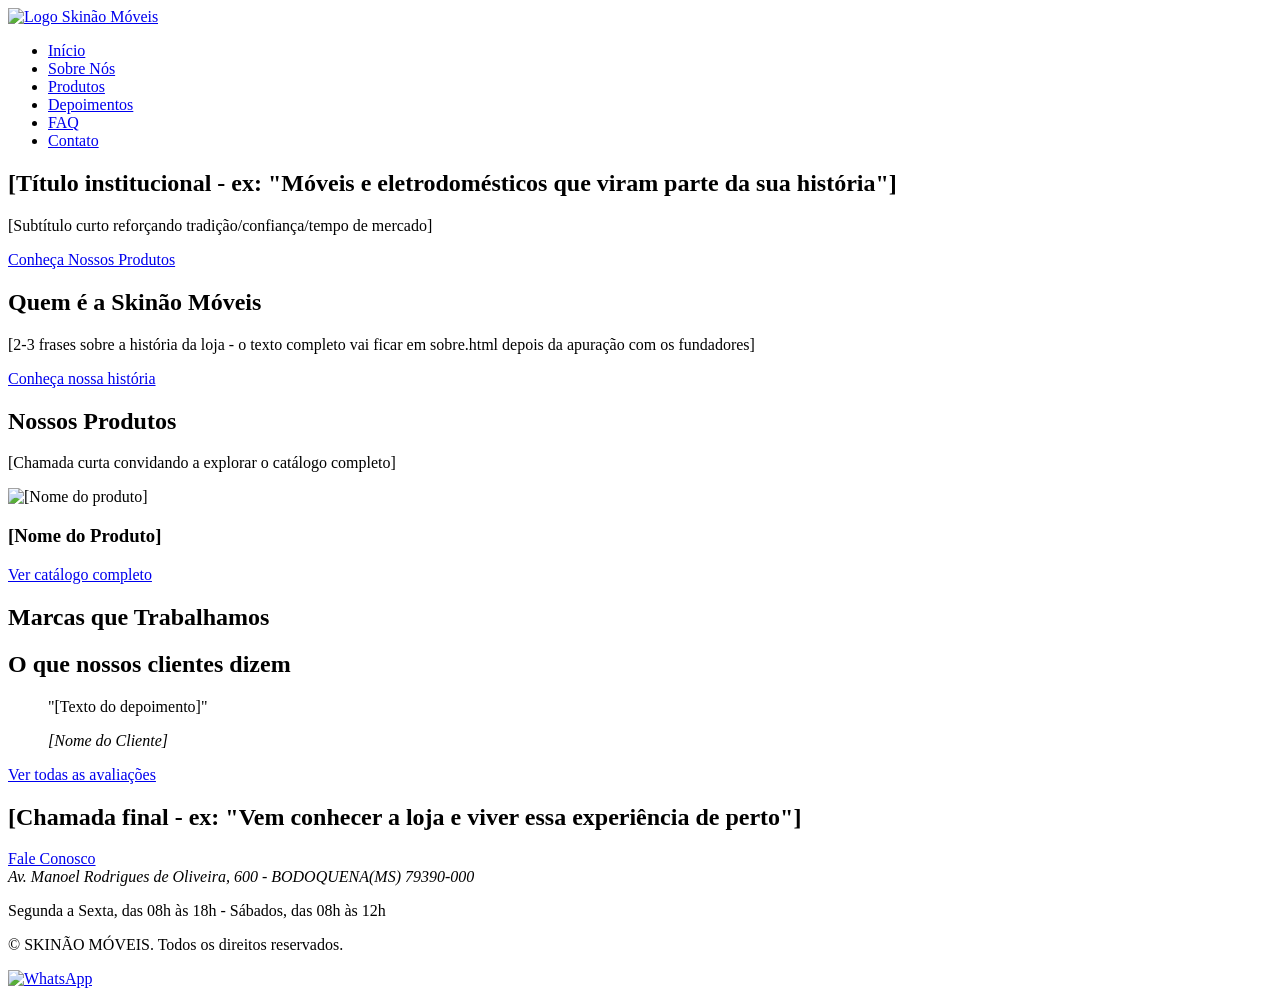
==== principal/index.html @ 79493724 "feat: adiciona esqueleto do site institucional na pasta /principal" ====
<!DOCTYPE html>
<html lang="pt-BR">
<head>
    <meta charset="UTF-8">
    <meta name="viewport" content="width=device-width, initial-scale=1.0">
    <title>Skinão Móveis - Loja de Móveis e Eletrodomésticos em Bodoquena, MS</title>
    <meta name="description" content="[Escrever uma meta description própria da Home institucional - diferente da da /lp, pra não duplicar]">

    <!-- Favicons: compartilhados com o resto do site, caminho não muda -->
    <link rel="icon" href="imagens/logos/favicons/favicon.ico" sizes="any">
    <link rel="icon" href="imagens/logos/favicons/favicon.svg" type="image/svg+xml">
    <link rel="apple-touch-icon" href="imagens/logos/favicons/apple-touch-icon.png">
    <link rel="manifest" href="imagens/logos/favicons/site.webmanifest">

    <link rel="stylesheet" href="css/institucional.css">
</head>
<body>

    <!-- ==================== 1. CABEÇALHO (HEADER) ====================
         Navegação de site multi-página: cada link aponta pra um ARQUIVO
         .html separado (não mais âncora #, como era na landing page).
         As páginas ainda não existem - crie-as conforme for avançando
         pelo plano de trabalho (Sobre, Produtos, Depoimentos, Contato, FAQ). -->
    <header>
        <a href="index.html">
            <img src="imagens/logos/LOGO.png" alt="Logo Skinão Móveis">
        </a>

        <nav>
            <ul>
                <li><a href="index.html">Início</a></li>
                <li><a href="sobre.html">Sobre Nós</a></li>
                <li><a href="produtos.html">Produtos</a></li>
                <li><a href="depoimentos.html">Depoimentos</a></li>
                <li><a href="faq.html">FAQ</a></li>
                <li><a href="contato.html">Contato</a></li>
            </ul>
        </nav>
    </header>

    <main>

        <!-- ==================== 2. HERO INSTITUCIONAL ====================
             Diferente do Hero da /lp (que empurrava direto pro orçamento),
             esse Hero é mais "cartão de visitas": quem é a Skinão, sem
             pressa de conversão imediata. -->
        <section id="hero-institucional">
            <div class="hero-conteudo">
                <h1>[Título institucional - ex: "Móveis e eletrodomésticos que viram parte da sua história"]</h1>
                <p>[Subtítulo curto reforçando tradição/confiança/tempo de mercado]</p>
                <a href="produtos.html" class="btn-hero">Conheça Nossos Produtos</a>
            </div>
        </section>

        <!-- ==================== 3. TEASER "SOBRE NÓS" ====================
             Resumo curto aqui, o texto completo mora em sobre.html.
             Objetivo: dar um gostinho de credibilidade e convidar a
             clicar pra saber mais. -->
        <section id="sobre-teaser">
            <h2>Quem é a Skinão Móveis</h2>
            <p>[2-3 frases sobre a história da loja - o texto completo vai ficar em sobre.html depois da apuração com os fundadores]</p>
            <a href="sobre.html">Conheça nossa história</a>
        </section>

        <!-- ==================== 4. PRODUTOS EM DESTAQUE ====================
             Nessa primeira versão, pode ser estático (fotos escolhidas
             manualmente). Quando a tabela "produtos" do Supabase estiver
             alimentada, essa seção pode virar dinâmica (puxando os mais
             recentes ou mais vendidos direto do banco). -->
        <section id="produtos-destaque">
            <h2>Nossos Produtos</h2>
            <p>[Chamada curta convidando a explorar o catálogo completo]</p>

            <div class="produtos-grid">
                <!-- Repetir este bloco para cada produto em destaque -->
                <article class="produto-card">
                    <img src="[CAMINHO/PARA/FOTO-PRODUTO.jpg]" alt="[Nome do produto]">
                    <h3>[Nome do Produto]</h3>
                </article>
            </div>

            <a href="produtos.html">Ver catálogo completo</a>
        </section>

        <!-- ==================== 5. MARCAS PARCEIRAS ====================
             Reaproveita a MESMA lógica de carrossel infinito da /lp
             (marcas-wrapper / marcas-track). No futuro, cada logo aqui
             vira um link pra produtos.html?marca=nomedamarca -->
        <section id="marcas">
            <h2>Marcas que Trabalhamos</h2>

            <div class="marcas-wrapper">
                <div class="marcas-track">
                    <!-- Reaproveitar a lista de logos já existente na /lp -->
                </div>
            </div>
        </section>

        <!-- ==================== 6. TEASER DEPOIMENTOS ====================
             Mostra 2-3 depoimentos aqui, o resto fica em depoimentos.html -->
        <section id="depoimentos-teaser">
            <h2>O que nossos clientes dizem</h2>

            <div class="depoimentos-grid">
                <!-- Repetir este bloco para cada depoimento em destaque -->
                <blockquote class="depoimento-card">
                    <p>"[Texto do depoimento]"</p>
                    <cite>[Nome do Cliente]</cite>
                </blockquote>
            </div>

            <a href="depoimentos.html">Ver todas as avaliações</a>
        </section>

        <!-- ==================== 7. CHAMADA PARA AÇÃO FINAL ==================== -->
        <section id="cta-final">
            <h2>[Chamada final - ex: "Vem conhecer a loja e viver essa experiência de perto"]</h2>
            <a href="contato.html" class="btn-cta">Fale Conosco</a>
        </section>

    </main>

    <!-- ==================== 8. RODAPÉ (FOOTER) ====================
         Mesmo conteúdo/estrutura da /lp - reaproveitar. -->
    <footer>
        <address>
            Av. Manoel Rodrigues de Oliveira, 600 - BODOQUENA(MS) 79390-000
        </address>
        <p>Segunda a Sexta, das 08h às 18h - Sábados, das 08h às 12h</p>
        <p>&copy; <span id="ano"></span> SKINÃO MÓVEIS. Todos os direitos reservados.</p>
    </footer>

    <a href="https://wa.me/556732682280?text=Olá!%20Gostaria%20de%20receber%20um%20atendimento."
       target="_blank" rel="noopener noreferrer" class="whatsapp-flutuante" aria-label="Falar no WhatsApp">
       <img src="imagens/icons/zapzap.png" alt="WhatsApp">
    </a>

    <script src="js/institucional.js"></script>
</body>
</html>
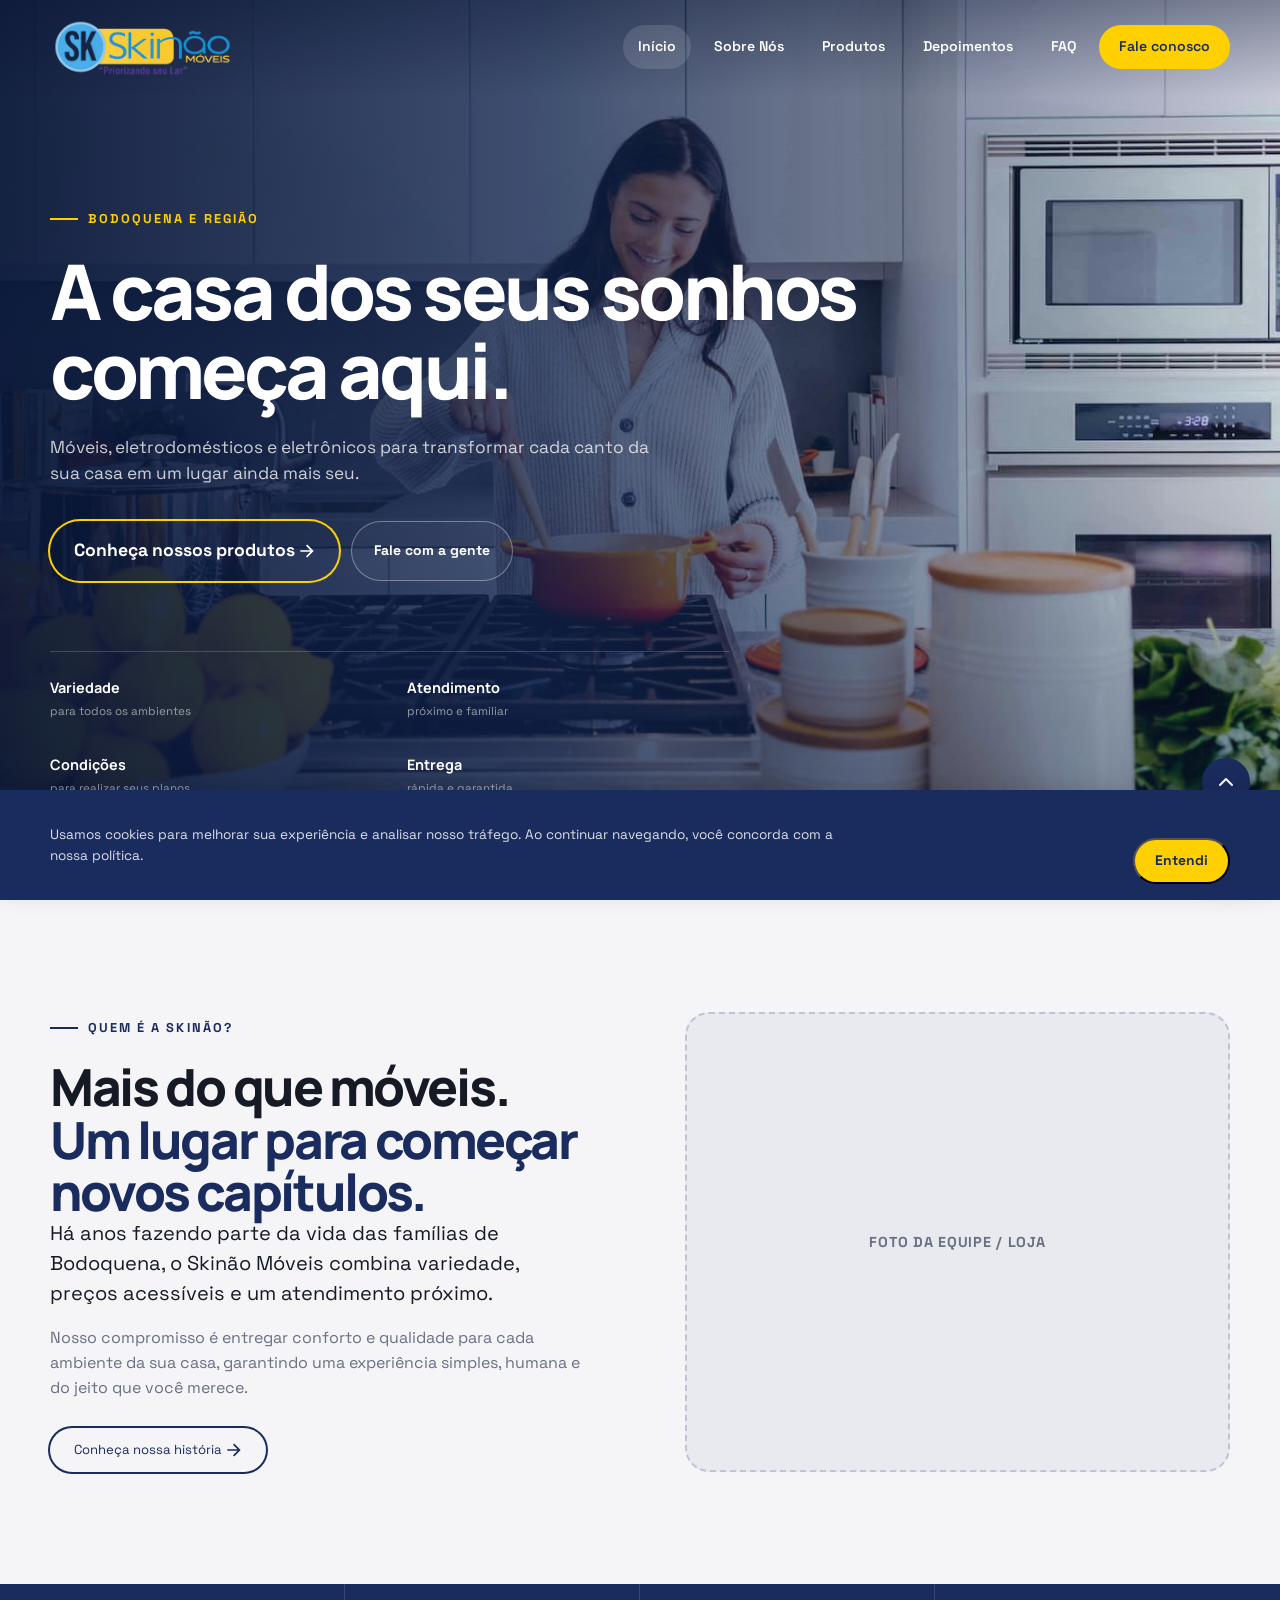
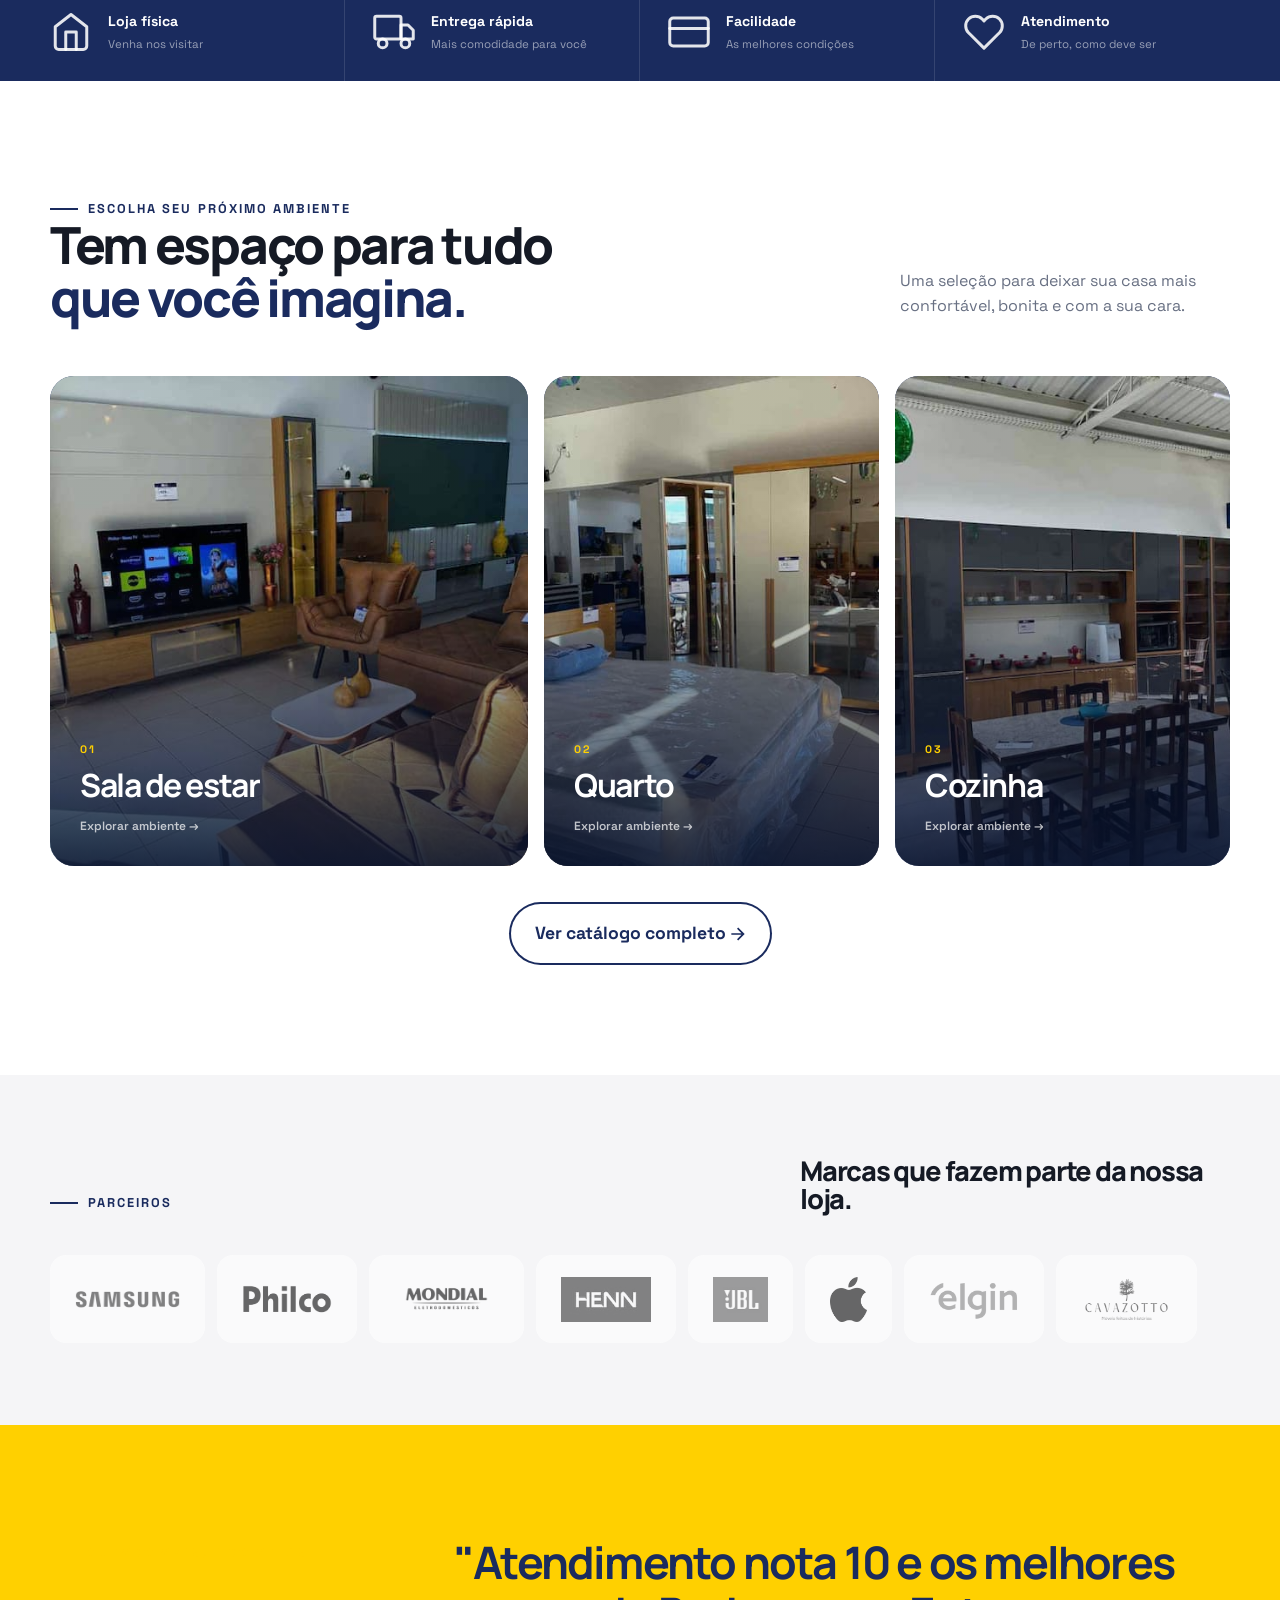
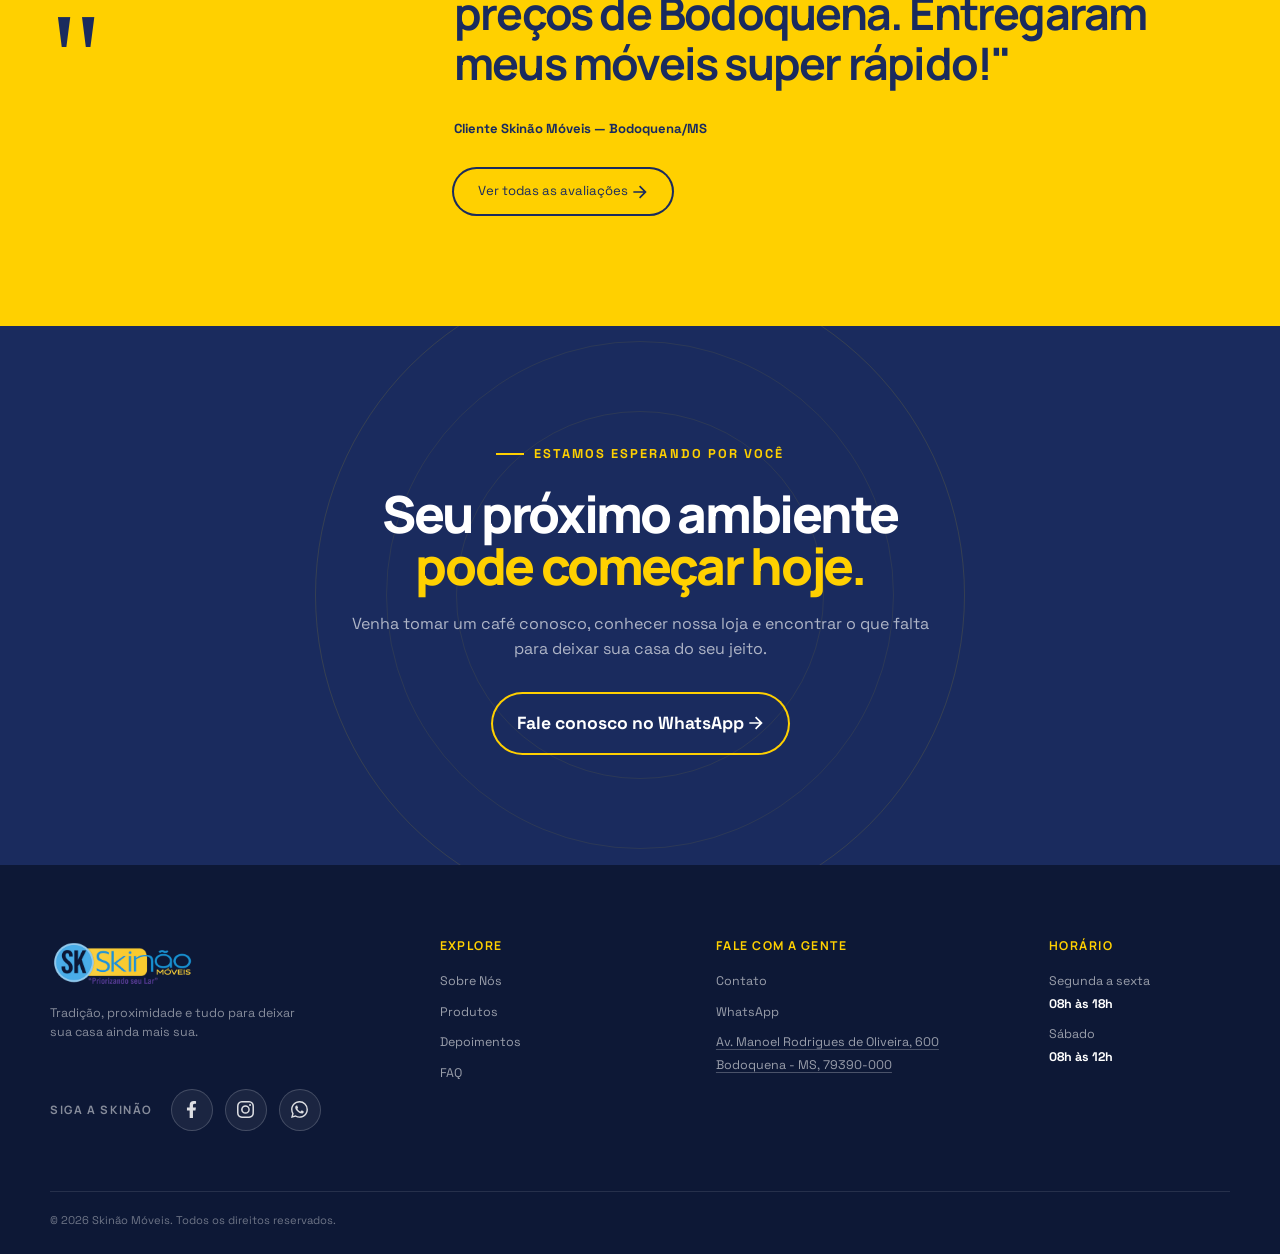
==== commit df875c14: "feat: primeira versao da pg inicial institucional completa" ====
--- a/principal/index.html
+++ b/principal/index.html
@@ -3,138 +3,414 @@
 <head>
     <meta charset="UTF-8">
     <meta name="viewport" content="width=device-width, initial-scale=1.0">
-    <title>Skinão Móveis - Loja de Móveis e Eletrodomésticos em Bodoquena, MS</title>
-    <meta name="description" content="[Escrever uma meta description própria da Home institucional - diferente da da /lp, pra não duplicar]">
-
-    <!-- Favicons: compartilhados com o resto do site, caminho não muda -->
-    <link rel="icon" href="imagens/logos/favicons/favicon.ico" sizes="any">
-    <link rel="icon" href="imagens/logos/favicons/favicon.svg" type="image/svg+xml">
-    <link rel="apple-touch-icon" href="imagens/logos/favicons/apple-touch-icon.png">
-    <link rel="manifest" href="imagens/logos/favicons/site.webmanifest">
-
+
+    <!-- ── SEO Básico ─────────────────────────────────────────── -->
+    <title>Skinão Móveis | Priorizando o seu lar</title>
+    <meta name="description" content="Tradição, qualidade e as melhores condições em móveis, eletrodomésticos e eletrônicos em Bodoquena e região. Visite nossa loja ou fale pelo WhatsApp.">
+    <meta name="keywords" content="móveis Bodoquena, eletrodomésticos Bodoquena, loja de móveis MS, Skinão Móveis, móveis Mato Grosso do Sul, eletrônicos Bodoquena, colchões, sala de estar, quarto planejado">
+    <meta name="norobots" content="noindex, nofollow">
+    <meta name="theme-color" content="#1a2b5e">
+
+    <!-- ── Google Search Console ──────────────────────────────── -->
+    <meta name="google-site-verification" content="zLUxI63B53K227_M6mjFbfmGLEFGel3RpwIQPoHMVcg">
+
+    <!-- ── Open Graph (Facebook, WhatsApp, LinkedIn) ──────────── -->
+    <meta property="og:type"        content="website">
+    <meta property="og:locale"      content="pt_BR">
+    <meta property="og:site_name"   content="Skinão Móveis">
+    <meta property="og:title"       content="Skinão Móveis | Priorizando o seu lar">
+    <meta property="og:description" content="Móveis, eletrodomésticos e eletrônicos para transformar cada canto da sua casa. Atendimento próximo e as melhores condições em Bodoquena e região.">
+    <meta property="og:url"         content="https://skinaomoveis.com.br/principal/">
+    <meta property="og:image"       content="https://skinaomoveis.com.br/imagens/logos/LOGO.png">
+    <meta property="og:image:width"  content="1200">
+    <meta property="og:image:height" content="630">
+    <meta property="og:image:alt"   content="Logo Skinão Móveis">
+
+    <!-- ── Twitter / X Card ───────────────────────────────────── -->
+    <meta name="twitter:card"        content="summary_large_image">
+    <meta name="twitter:title"       content="Skinão Móveis | Priorizando o seu lar">
+    <meta name="twitter:description" content="Móveis, eletrodomésticos e eletrônicos para transformar cada canto da sua casa.">
+    <meta name="twitter:image"       content="https://skinaomoveis.com.br/imagens/logos/LOGO.png">
+
+    <!-- ── Favicons ───────────────────────────────────────────── -->
+    <link rel="icon" href="../imagens/logos/favicons/favicon.ico" sizes="any">
+    <link rel="icon" href="../imagens/logos/favicons/favicon.svg" type="image/svg+xml">
+    <link rel="apple-touch-icon" href="../imagens/logos/favicons/apple-touch-icon.png">
+    <link rel="manifest" href="../imagens/logos/favicons/site.webmanifest">
+
+    <!-- ── Google Fonts (preconnect + import) ─────────────────── -->
+    <link rel="preconnect" href="https://fonts.googleapis.com">
+    <link rel="preconnect" href="https://fonts.gstatic.com" crossorigin>
+    <link rel="stylesheet" href="https://fonts.googleapis.com/css2?family=Manrope:wght@400;500;600;700;800&family=Space+Grotesk:wght@400;500;600;700&display=swap">
+    <!-- ── CSS Unificado ──────────────────────────────────────── -->
     <link rel="stylesheet" href="css/institucional.css">
+
+    <!-- ── Google Analytics GA4 ───────────────────────────────── -->
+    <!--
+        O GA4 só é inicializado APÓS o usuário aceitar os cookies.
+        O banner de cookies (no final do body) controla isso via JS.
+        O script abaixo é carregado mas fica em modo 'denied' por padrão.
+    -->
+    <script>
+        window.dataLayer = window.dataLayer || [];
+        function gtag(){ dataLayer.push(arguments); }
+        gtag('consent', 'default', {
+            analytics_storage: 'denied',
+            ad_storage:        'denied',
+            wait_for_update:   500
+        });
+    </script>
+    <script async src="https://www.googletagmanager.com/gtag/js?id=G-GJH52SMKMX"></script>
+    <script>
+        gtag('js', new Date());
+        gtag('config', 'G-GJH52SMKMX', { send_page_view: true });
+    </script>
+
+    <!-- ── Schema.org — FurnitureStore (SEO local) ────────────── -->
+    <script type="application/ld+json">
+    {
+        "@context": "https://schema.org",
+        "@type": "FurnitureStore",
+        "name": "Skinão Móveis",
+        "image": "https://skinaomoveis.com.br/imagens/logos/LOGO.png",
+        "url": "https://skinaomoveis.com.br/principal/",
+        "telephone": "+556732682280",
+        "address": {
+            "@type": "PostalAddress",
+            "streetAddress": "Av. Manoel Rodrigues de Oliveira, 600",
+            "addressLocality": "Bodoquena",
+            "addressRegion": "MS",
+            "postalCode": "79390-000",
+            "addressCountry": "BR"
+        },
+        "openingHoursSpecification": [
+            {
+                "@type": "OpeningHoursSpecification",
+                "dayOfWeek": ["Monday","Tuesday","Wednesday","Thursday","Friday"],
+                "opens": "08:00",
+                "closes": "18:00"
+            },
+            {
+                "@type": "OpeningHoursSpecification",
+                "dayOfWeek": ["Saturday"],
+                "opens": "08:00",
+                "closes": "12:00"
+            }
+        ],
+        "sameAs": [
+            "https://skinaomoveis.com.br"
+        ]
+    }
+    </script>
 </head>
 <body>
 
-    <!-- ==================== 1. CABEÇALHO (HEADER) ====================
-         Navegação de site multi-página: cada link aponta pra um ARQUIVO
-         .html separado (não mais âncora #, como era na landing page).
-         As páginas ainda não existem - crie-as conforme for avançando
-         pelo plano de trabalho (Sobre, Produtos, Depoimentos, Contato, FAQ). -->
-    <header>
-        <a href="index.html">
-            <img src="imagens/logos/LOGO.png" alt="Logo Skinão Móveis">
+    <!-- ==================== CABEÇALHO ==================== -->
+    <header class="site-header" id="topo">
+        <div class="container header-inner">
+            <a class="brand" href="index.html" aria-label="Skinão Móveis - início">
+                <img src="../imagens/logos/LOGO.png" alt="Skinão Móveis" width="145" height="auto">
+            </a>
+            <button class="menu-toggle" type="button" aria-expanded="false" aria-controls="main-nav" aria-label="Abrir menu">
+                <svg viewBox="0 0 32 32">
+                    <path class="line line-top-bottom" d="M27 10 13 10C10.8 10 9 8.2 9 6 9 3.5 10.8 2 13 2 15.2 2 17 3.8 17 6L17 26C17 28.2 18.8 30 21 30 23.2 30 25 28.2 25 26 25 23.8 23.2 22 21 22L7 22"></path>
+                    <path class="line" d="M7 16 27 16"></path>
+                </svg>
+            </button>
+            <nav class="main-nav" id="main-nav" aria-label="Navegação principal">
+                <div class="nav-brand">
+                    <img src="../imagens/logos/LOGO.png" alt="Skinão Móveis" width="130" height="auto">
+                </div>
+                <a class="active" href="index.html">Início</a>
+                
+                <a href="sobre.html" aria-label="Sobre Nós — em breve">Sobre Nós</a>
+                
+                <a href="produtos.html" aria-label="Produtos — em breve">Produtos</a>
+                
+                <a href="depoimentos.html" aria-label="Depoimentos — em breve">Depoimentos</a>
+                
+                <a href="faq.html" aria-label="FAQ — em breve">FAQ</a>
+                
+                <a href="contato.html" class="nav-cta" aria-label="Fale conosco — em breve">Fale conosco</a>
+            </nav>
+        </div>
+    </header>
+
+    <main>
+        <!-- ==================== HERO BANNER (CARROSSEL) ==================== -->
+        <section class="hero" aria-labelledby="hero-title">
+            <div class="hero-media" aria-hidden="true" id="hero-slideshow">
+                <img src="../imagens/Carrocel/carrocel1.jpg" alt="Ambiente decorado Skinão Móveis" class="hero-slide active" loading="eager">
+                <img src="../imagens/Carrocel/carrocel2.jpg" alt="Sala de estar Skinão Móveis" class="hero-slide" loading="lazy">
+                <img src="../imagens/Carrocel/carrocel3.jpg" alt="Quarto Skinão Móveis" class="hero-slide" loading="lazy">
+            </div>
+            <div class="hero-overlay"></div>
+            <div class="container hero-content">
+                <span class="eyebrow">Bodoquena e região</span>
+                <h1 id="hero-title">A casa dos seus sonhos começa aqui.</h1>
+                <p>Móveis, eletrodomésticos e eletrônicos para transformar cada canto da sua casa em um lugar ainda mais seu.</p>
+                <div class="hero-actions">
+                    <a class="button button-primary has-icon" href="produtos.html">
+                        <svg xmlns="http://www.w3.org/2000/svg" viewBox="0 0 24 24" class="arr-2"><path d="M16.1716 10.9999L10.8076 5.63589L12.2218 4.22168L20 11.9999L12.2218 19.778L10.8076 18.3638L16.1716 12.9999H4V10.9999H16.1716Z"></path></svg>
+                        <span class="text">Conheça nossos produtos</span>
+                        <span class="circle"></span>
+                        <svg xmlns="http://www.w3.org/2000/svg" viewBox="0 0 24 24" class="arr-1"><path d="M16.1716 10.9999L10.8076 5.63589L12.2218 4.22168L20 11.9999L12.2218 19.778L10.8076 18.3638L16.1716 12.9999H4V10.9999H16.1716Z"></path></svg>
+                    </a>
+                    <a class="button button-ghost" href="contato.html">Fale com a gente</a>
+                </div>
+                <div class="hero-trust" aria-label="Diferenciais">
+                    <div><strong>Variedade</strong><span>para todos os ambientes</span></div>
+                    <div><strong>Atendimento</strong><span>próximo e familiar</span></div>
+                    <div><strong>Condições</strong><span>para realizar seus planos</span></div>
+                    <div><strong>Entrega</strong><span>rápida e garantida</span></div>
+                </div>
+            </div>
+            <a class="scroll-cue" href="#sobre-teaser" aria-label="Rolar para conhecer a Skinão">↓</a>
+        </section>
+
+        <!-- ==================== SOBRE A LOJA ==================== -->
+        <section class="intro section" id="sobre-teaser">
+            <div class="container intro-grid">
+                <div class="intro-content reveal">
+                    <div class="section-heading">
+                        <span class="eyebrow eyebrow-blue">Quem é a Skinão?</span>
+                        <h2>Mais do que móveis. <em>Um lugar para começar novos capítulos.</em></h2>
+                    </div>
+                    <div class="intro-copy">
+                        <p class="lead">Há anos fazendo parte da vida das famílias de Bodoquena, o Skinão Móveis combina variedade, preços acessíveis e um atendimento próximo.</p>
+                        <p>Nosso compromisso é entregar conforto e qualidade para cada ambiente da sua casa, garantindo uma experiência simples, humana e do jeito que você merece.</p>
+                        <a class="text-link diag" href="sobre.html">
+                            <svg xmlns="http://www.w3.org/2000/svg" viewBox="0 0 24 24" class="arr-2"><path d="M16.1716 10.9999L10.8076 5.63589L12.2218 4.22168L20 11.9999L12.2218 19.778L10.8076 18.3638L16.1716 12.9999H4V10.9999H16.1716Z"></path></svg>
+                            <span class="text">Conheça nossa história</span>
+                            <span class="circle"></span>
+                            <svg xmlns="http://www.w3.org/2000/svg" viewBox="0 0 24 24" class="arr-1"><path d="M16.1716 10.9999L10.8076 5.63589L12.2218 4.22168L20 11.9999L12.2218 19.778L10.8076 18.3638L16.1716 12.9999H4V10.9999H16.1716Z"></path></svg>
+                        </a>
+                    </div>
+                </div>
+                <div class="intro-image reveal">
+                    <!-- TODO: Substituir o src por uma foto real da equipe ou fachada da loja -->
+                    <div class="store-photo-placeholder">
+                        <span>FOTO DA EQUIPE / LOJA</span>
+                    </div>
+                </div>
+            </div>
+        </section>
+
+        <!-- ==================== BENEFÍCIOS ==================== -->
+        <section class="benefits" aria-label="Nossos diferenciais">
+            <div class="container benefits-grid">
+
+                <!-- Ícone: Loja Física -->
+                <div class="benefit reveal">
+                    <svg class="benefit-icon" aria-hidden="true" xmlns="http://www.w3.org/2000/svg" viewBox="0 0 24 24" fill="none" stroke="currentColor" stroke-width="1.7" stroke-linecap="round" stroke-linejoin="round">
+                        <path d="M3 9l9-7 9 7v11a2 2 0 0 1-2 2H5a2 2 0 0 1-2-2z"/>
+                        <polyline points="9 22 9 12 15 12 15 22"/>
+                    </svg>
+                    <div><strong>Loja física</strong><span>Venha nos visitar</span></div>
+                </div>
+
+                <!-- Ícone: Entrega Rápida -->
+                <div class="benefit reveal">
+                    <svg class="benefit-icon" aria-hidden="true" xmlns="http://www.w3.org/2000/svg" viewBox="0 0 24 24" fill="none" stroke="currentColor" stroke-width="1.7" stroke-linecap="round" stroke-linejoin="round">
+                        <rect x="1" y="3" width="15" height="13" rx="1"/>
+                        <path d="M16 8h4l3 3v5h-7V8z"/>
+                        <circle cx="5.5" cy="18.5" r="2.5"/>
+                        <circle cx="18.5" cy="18.5" r="2.5"/>
+                    </svg>
+                    <div><strong>Entrega rápida</strong><span>Mais comodidade para você</span></div>
+                </div>
+
+                <!-- Ícone: Facilidade de pagamento -->
+                <div class="benefit reveal">
+                    <svg class="benefit-icon" aria-hidden="true" xmlns="http://www.w3.org/2000/svg" viewBox="0 0 24 24" fill="none" stroke="currentColor" stroke-width="1.7" stroke-linecap="round" stroke-linejoin="round">
+                        <rect x="1" y="4" width="22" height="16" rx="2" ry="2"/>
+                        <line x1="1" y1="10" x2="23" y2="10"/>
+                    </svg>
+                    <div><strong>Facilidade</strong><span>As melhores condições</span></div>
+                </div>
+
+                <!-- Ícone: Atendimento -->
+                <div class="benefit reveal">
+                    <svg class="benefit-icon" aria-hidden="true" xmlns="http://www.w3.org/2000/svg" viewBox="0 0 24 24" fill="none" stroke="currentColor" stroke-width="1.7" stroke-linecap="round" stroke-linejoin="round">
+                        <path d="M20.84 4.61a5.5 5.5 0 0 0-7.78 0L12 5.67l-1.06-1.06a5.5 5.5 0 0 0-7.78 7.78l1.06 1.06L12 21.23l7.78-7.78 1.06-1.06a5.5 5.5 0 0 0 0-7.78z"/>
+                    </svg>
+                    <div><strong>Atendimento</strong><span>De perto, como deve ser</span></div>
+                </div>
+
+            </div>
+        </section>
+
+        <!-- ==================== CATÁLOGO DE AMBIENTES ==================== -->
+        <section class="products section" id="produtos-destaque">
+            <div class="container">
+                <div class="section-top reveal">
+                    <div class="section-heading">
+                        <span class="eyebrow eyebrow-blue">Escolha seu próximo ambiente</span>
+                        <h2>Tem espaço para tudo<br><em>que você imagina.</em></h2>
+                    </div>
+                    <p>Uma seleção para deixar sua casa mais confortável, bonita e com a sua cara.</p>
+                </div>
+                <div class="products-grid">
+                    <a class="product-card product-card-large reveal" href="produtos.html">
+                        <img src="../imagens/ambientes/sala1.jpg" alt="Sala de estar" loading="lazy" width="760" height="490">
+                        <div class="card-shade"></div>
+                        <div class="product-card-content"><span>01</span><h3>Sala de estar</h3><b>Explorar ambiente →</b></div>
+                    </a>
+                    <a class="product-card reveal" href="produtos.html">
+                        <img src="../imagens/ambientes/quarto1.jpg" alt="Quarto e colchões" loading="lazy" width="530" height="237">
+                        <div class="card-shade"></div>
+                        <div class="product-card-content"><span>02</span><h3>Quarto</h3><b>Explorar ambiente →</b></div>
+                    </a>
+                    <a class="product-card reveal" href="produtos.html">
+                        <img src="../imagens/ambientes/cozinha1.jpg" alt="Cozinha e armários" loading="lazy" width="530" height="237">
+                        <div class="card-shade"></div>
+                        <div class="product-card-content"><span>03</span><h3>Cozinha</h3><b>Explorar ambiente →</b></div>
+                    </a>
+                </div>
+                <div class="center-link reveal">
+                    <a class="button button-dark has-icon" href="produtos.html">
+                        <svg xmlns="http://www.w3.org/2000/svg" viewBox="0 0 24 24" class="arr-2"><path d="M16.1716 10.9999L10.8076 5.63589L12.2218 4.22168L20 11.9999L12.2218 19.778L10.8076 18.3638L16.1716 12.9999H4V10.9999H16.1716Z"></path></svg>
+                        <span class="text">Ver catálogo completo</span>
+                        <span class="circle"></span>
+                        <svg xmlns="http://www.w3.org/2000/svg" viewBox="0 0 24 24" class="arr-1"><path d="M16.1716 10.9999L10.8076 5.63589L12.2218 4.22168L20 11.9999L12.2218 19.778L10.8076 18.3638L16.1716 12.9999H4V10.9999H16.1716Z"></path></svg>
+                    </a>
+                </div>
+            </div>
+        </section>
+
+        <!-- ==================== MARCAS PARCEIRAS ==================== -->
+        <section class="brands section-sm" id="marcas">
+            <div class="container">
+                <div class="brands-header reveal"><span class="eyebrow eyebrow-blue">Parceiros</span><h2>Marcas que fazem parte da nossa loja.</h2></div>
+                <div class="brands-track" aria-label="Marcas parceiras">
+                    <div class="brand-item"><img src="../imagens/logos/parceiros/samsung.png" alt="Samsung" loading="lazy"></div>
+                    <div class="brand-item"><img src="../imagens/logos/parceiros/philco.png" alt="Philco" loading="lazy"></div>
+                    <div class="brand-item"><img src="../imagens/logos/parceiros/mondial.png" alt="Mondial" loading="lazy"></div>
+                    <div class="brand-item"><img src="../imagens/logos/parceiros/henn.png" alt="Henn" loading="lazy"></div>
+                    <div class="brand-item"><img src="../imagens/logos/parceiros/jbl.png" alt="JBL" loading="lazy"></div>
+                    <div class="brand-item"><img src="../imagens/logos/parceiros/apple.png" alt="Apple" loading="lazy"></div>
+                    <div class="brand-item"><img src="../imagens/logos/parceiros/elgin.png" alt="Elgin" loading="lazy"></div>
+                    <div class="brand-item"><img src="../imagens/logos/parceiros/cavazotto.png" alt="Cavazotto" loading="lazy"></div>
+                </div>
+            </div>
+        </section>
+
+        <!-- ==================== DEPOIMENTOS ==================== -->
+        <section class="testimonial section" id="depoimentos-teaser">
+            <div class="container testimonial-grid">
+                <div class="testimonial-label reveal"><span class="eyebrow">Quem compra, recomenda</span><div class="quote-mark">"</div></div>
+                <div class="testimonial-main reveal">
+                    <!--
+                        TODO: Substituir pelo depoimento real de um cliente.
+                        Estrutura: blockquote = texto da avaliação | cite = nome completo do cliente
+                        Exemplo: <blockquote>"Ótimo atendimento!"</blockquote> <cite>Maria Silva — Bodoquena/MS</cite>
+                    -->
+                    <blockquote>"Atendimento nota 10 e os melhores preços de Bodoquena. Entregaram meus móveis super rápido!"</blockquote>
+                    <cite>Cliente Skinão Móveis — Bodoquena/MS</cite>
+                    <a class="text-link diag" href="depoimentos.html">
+                        <svg xmlns="http://www.w3.org/2000/svg" viewBox="0 0 24 24" class="arr-2"><path d="M16.1716 10.9999L10.8076 5.63589L12.2218 4.22168L20 11.9999L12.2218 19.778L10.8076 18.3638L16.1716 12.9999H4V10.9999H16.1716Z"></path></svg>
+                        <span class="text">Ver todas as avaliações</span>
+                        <span class="circle"></span>
+                        <svg xmlns="http://www.w3.org/2000/svg" viewBox="0 0 24 24" class="arr-1"><path d="M16.1716 10.9999L10.8076 5.63589L12.2218 4.22168L20 11.9999L12.2218 19.778L10.8076 18.3638L16.1716 12.9999H4V10.9999H16.1716Z"></path></svg>
+                    </a>
+                </div>
+            </div>
+        </section>
+
+        <!-- ==================== CTA FINAL ==================== -->
+        <section class="cta section" id="cta-final">
+            <div class="cta-pattern" aria-hidden="true"></div>
+            <div class="container cta-inner reveal">
+                <span class="eyebrow">Estamos esperando por você</span>
+                <h2>Seu próximo ambiente<br><em>pode começar hoje.</em></h2>
+                <p>Venha tomar um café conosco, conhecer nossa loja e encontrar o que falta para deixar sua casa do seu jeito.</p>
+                <a class="button button-yellow has-icon diag" href="https://wa.me/556732682280?text=Olá!%20Gostaria%20de%20receber%20um%20atendimento." target="_blank" rel="noopener noreferrer">
+                    <svg xmlns="http://www.w3.org/2000/svg" viewBox="0 0 24 24" class="arr-2"><path d="M16.1716 10.9999L10.8076 5.63589L12.2218 4.22168L20 11.9999L12.2218 19.778L10.8076 18.3638L16.1716 12.9999H4V10.9999H16.1716Z"></path></svg>
+                    <span class="text">Fale conosco no WhatsApp</span>
+                    <span class="circle"></span>
+                    <svg xmlns="http://www.w3.org/2000/svg" viewBox="0 0 24 24" class="arr-1"><path d="M16.1716 10.9999L10.8076 5.63589L12.2218 4.22168L20 11.9999L12.2218 19.778L10.8076 18.3638L16.1716 12.9999H4V10.9999H16.1716Z"></path></svg>
+                </a>
+            </div>
+        </section>
+    </main>
+
+    <!-- ==================== RODAPÉ ==================== -->
+    <footer class="site-footer">
+        <div class="container footer-top">
+            <div class="footer-brand">
+                <img src="../imagens/logos/LOGO.png" alt="Skinão Móveis" width="145" loading="lazy">
+                <p>Tradição, proximidade e tudo para deixar sua casa ainda mais sua.</p>
+                    <div class="hero-social">
+                        <span class="hero-social-label">Siga a Skinão</span>
+                        <ul class="social-icons">
+                            <li class="social-icon">
+                                <a class="social-link facebook" href="https://facebook.com/skinaomoveis" target="_blank" rel="noopener noreferrer" aria-label="Facebook">
+                                    <span class="tooltip">Facebook</span>
+                                    <svg viewBox="0 0 320 512" fill="currentColor" xmlns="http://www.w3.org/2000/svg"><path d="M279.14 288l14.22-92.66h-88.91v-60.13c0-25.35 12.42-50.06 52.24-50.06h40.42V6.26S260.43 0 225.36 0c-73.22 0-121.08 44.38-121.08 124.72v70.62H22.89V288h81.39v224h100.17V288z"></path></svg>
+                                </a>
+                            </li>
+                            <li class="social-icon">
+                                <a class="social-link instagram" href="https://instagram.com/skinaomoveis" target="_blank" rel="noopener noreferrer" aria-label="Instagram">
+                                    <span class="tooltip">Instagram</span>
+                                    <svg xmlns="http://www.w3.org/2000/svg" fill="currentColor" viewBox="0 0 16 16"><path d="M8 0C5.829 0 5.556.01 4.703.048 3.85.088 3.269.222 2.76.42a3.917 3.917 0 0 0-1.417.923A3.927 3.927 0 0 0 .42 2.76C.222 3.268.087 3.85.048 4.7.01 5.555 0 5.827 0 8.001c0 2.172.01 2.444.048 3.297.04.852.174 1.433.372 1.942.205.526.478.972.923 1.417.444.445.89.719 1.416.923.51.198 1.09.333 1.942.372C5.555 15.99 5.827 16 8 16s2.444-.01 3.298-.048c.851-.04 1.434-.174 1.943-.372a3.916 3.916 0 0 0 1.416-.923c.445-.445.718-.891.923-1.417.197-.509.332-1.09.372-1.942C15.99 10.445 16 10.173 16 8s-.01-2.445-.048-3.299c-.04-.851-.175-1.433-.372-1.941a3.926 3.926 0 0 0-.923-1.417A3.911 3.911 0 0 0 13.24.42c-.51-.198-1.092-.333-1.943-.372C10.443.01 10.172 0 7.998 0h.003zm-.717 1.442h.718c2.136 0 2.389.007 3.232.046.78.035 1.204.166 1.486.275.373.145.64.319.92.599.28.28.453.546.598.92.11.281.24.705.275 1.485.039.843.047 1.096.047 3.231s-.008 2.389-.047 3.232c-.035.78-.166 1.203-.275 1.485a2.47 2.47 0 0 1-.599.919c-.28.28-.546.453-.92.598-.28.11-.704.24-1.485.276-.843.038-1.096.047-3.232.047s-2.39-.009-3.233-.047c-.78-.036-1.203-.166-1.485-.276a2.478 2.478 0 0 1-.92-.598 2.48 2.48 0 0 1-.6-.92c-.109-.281-.24-.705-.275-1.485-.038-.843-.046-1.096-.046-3.233 0-2.136.008-2.388.046-3.231.036-.78.166-1.204.276-1.486.145-.373.319-.64.599-.92.28-.28.546-.453.92-.598.282-.11.705-.24 1.485-.276.738-.034 1.024-.044 2.515-.045v.002zm4.988 1.328a.96.96 0 1 0 0 1.92.96.96 0 0 0 0-1.92zm-4.27 1.122a4.109 4.109 0 1 0 0 8.217 4.109 4.109 0 0 0 0-8.217zm0 1.441a2.667 2.667 0 1 1 0 5.334 2.667 2.667 0 0 1 0-5.334z"></path></svg>
+                                </a>
+                            </li>
+                            <li class="social-icon">
+                                <a class="social-link whatsapp" href="https://wa.me/556732682280" target="_blank" rel="noopener noreferrer" aria-label="WhatsApp">
+                                    <span class="tooltip">WhatsApp</span>
+                                    <svg xmlns="http://www.w3.org/2000/svg" fill="currentColor" viewBox="0 0 16 16"><path d="M13.601 2.326A7.85 7.85 0 0 0 7.994 0C3.627 0 .068 3.558.064 7.926c-.001 1.399.365 2.76 1.057 3.965L0 16l4.204-1.102a7.9 7.9 0 0 0 3.79.965h.004c4.368 0 7.926-3.558 7.93-7.93A7.9 7.9 0 0 0 13.6 2.326zM7.994 14.521a6.6 6.6 0 0 1-3.356-.92l-.24-.144-2.494.654.666-2.433-.156-.251a6.56 6.56 0 0 1-1.007-3.505c0-3.626 2.957-6.584 6.591-6.584a6.56 6.56 0 0 1 4.66 1.931 6.56 6.56 0 0 1 1.928 4.66c-.004 3.639-2.961 6.592-6.592 6.592m3.615-4.934c-.197-.099-1.17-.578-1.353-.646-.182-.065-.315-.099-.445.099-.133.197-.513.646-.627.775-.114.133-.232.148-.43.05-.197-.1-.836-.308-1.592-.985-.59-.525-.985-1.174-1.1-1.372-.114-.198-.011-.304.088-.403.087-.087.197-.232.296-.346.1-.114.133-.198.198-.33.065-.134.034-.248-.015-.347-.05-.099-.445-1.076-.612-1.47-.16-.389-.323-.335-.445-.34-.114-.007-.247-.007-.38-.007a.73.73 0 0 0-.529.247c-.182.198-.691.677-.691 1.654 0 .977.71 1.916.81 2.049.098.133 1.394 2.127 3.383 2.981.47.205.84.326 1.129.418.475.152.904.13 1.246.08.38-.058 1.171-.48 1.336-.943.164-.464.164-.86.114-.943-.049-.084-.182-.133-.38-.232"></path></svg>
+                                </a>
+                            </li>
+                        </ul>
+                    </div>
+            </div>
+            <div class="footer-column">
+                <h3>Explore</h3>
+                <a href="sobre.html">Sobre Nós</a>
+                <a href="produtos.html">Produtos</a>
+                <a href="depoimentos.html">Depoimentos</a>
+                <a href="faq.html">FAQ</a>
+            </div>
+            <div class="footer-column">
+                <h3>Fale com a gente</h3>
+                <a href="contato.html">Contato</a>
+                <a href="https://wa.me/556732682280?text=Olá!%20Gostaria%20de%20receber%20um%20atendimento." target="_blank" rel="noopener noreferrer">WhatsApp</a>
+                <address>
+                    <a href="https://www.google.com/maps/search/?api=1&query=Av.+Manoel+Rodrigues+de+Oliveira,+600+Bodoquena+MS" target="_blank" rel="noopener noreferrer" aria-label="Ver localização no Google Maps">
+                        Av. Manoel Rodrigues de Oliveira, 600<br>Bodoquena - MS, 79390-000
+                    </a>
+                </address>
+            </div>
+            <div class="footer-column">
+                <h3>Horário</h3>
+                <p>Segunda a sexta<br><strong>08h às 18h</strong></p>
+                <p>Sábado<br><strong>08h às 12h</strong></p>
+            </div>
+        </div>
+        <div class="container footer-bottom">
+            <p>© <span id="ano"></span> Skinão Móveis. Todos os direitos reservados.</p>
+        </div>
+    </footer>
+
+    <!-- Botões Flutuantes -->
+    <div class="floating-actions">
+        <a href="#topo" class="back-to-top" id="backToTop" aria-label="Voltar ao topo">
+            <svg aria-hidden="true" xmlns="http://www.w3.org/2000/svg" viewBox="0 0 24 24" fill="none" stroke="currentColor" stroke-width="2" stroke-linecap="round" stroke-linejoin="round"><polyline points="18 15 12 9 6 15"></polyline></svg>
         </a>
-
-        <nav>
-            <ul>
-                <li><a href="index.html">Início</a></li>
-                <li><a href="sobre.html">Sobre Nós</a></li>
-                <li><a href="produtos.html">Produtos</a></li>
-                <li><a href="depoimentos.html">Depoimentos</a></li>
-                <li><a href="faq.html">FAQ</a></li>
-                <li><a href="contato.html">Contato</a></li>
-            </ul>
-        </nav>
-    </header>
-
-    <main>
-
-        <!-- ==================== 2. HERO INSTITUCIONAL ====================
-             Diferente do Hero da /lp (que empurrava direto pro orçamento),
-             esse Hero é mais "cartão de visitas": quem é a Skinão, sem
-             pressa de conversão imediata. -->
-        <section id="hero-institucional">
-            <div class="hero-conteudo">
-                <h1>[Título institucional - ex: "Móveis e eletrodomésticos que viram parte da sua história"]</h1>
-                <p>[Subtítulo curto reforçando tradição/confiança/tempo de mercado]</p>
-                <a href="produtos.html" class="btn-hero">Conheça Nossos Produtos</a>
-            </div>
-        </section>
-
-        <!-- ==================== 3. TEASER "SOBRE NÓS" ====================
-             Resumo curto aqui, o texto completo mora em sobre.html.
-             Objetivo: dar um gostinho de credibilidade e convidar a
-             clicar pra saber mais. -->
-        <section id="sobre-teaser">
-            <h2>Quem é a Skinão Móveis</h2>
-            <p>[2-3 frases sobre a história da loja - o texto completo vai ficar em sobre.html depois da apuração com os fundadores]</p>
-            <a href="sobre.html">Conheça nossa história</a>
-        </section>
-
-        <!-- ==================== 4. PRODUTOS EM DESTAQUE ====================
-             Nessa primeira versão, pode ser estático (fotos escolhidas
-             manualmente). Quando a tabela "produtos" do Supabase estiver
-             alimentada, essa seção pode virar dinâmica (puxando os mais
-             recentes ou mais vendidos direto do banco). -->
-        <section id="produtos-destaque">
-            <h2>Nossos Produtos</h2>
-            <p>[Chamada curta convidando a explorar o catálogo completo]</p>
-
-            <div class="produtos-grid">
-                <!-- Repetir este bloco para cada produto em destaque -->
-                <article class="produto-card">
-                    <img src="[CAMINHO/PARA/FOTO-PRODUTO.jpg]" alt="[Nome do produto]">
-                    <h3>[Nome do Produto]</h3>
-                </article>
-            </div>
-
-            <a href="produtos.html">Ver catálogo completo</a>
-        </section>
-
-        <!-- ==================== 5. MARCAS PARCEIRAS ====================
-             Reaproveita a MESMA lógica de carrossel infinito da /lp
-             (marcas-wrapper / marcas-track). No futuro, cada logo aqui
-             vira um link pra produtos.html?marca=nomedamarca -->
-        <section id="marcas">
-            <h2>Marcas que Trabalhamos</h2>
-
-            <div class="marcas-wrapper">
-                <div class="marcas-track">
-                    <!-- Reaproveitar a lista de logos já existente na /lp -->
-                </div>
-            </div>
-        </section>
-
-        <!-- ==================== 6. TEASER DEPOIMENTOS ====================
-             Mostra 2-3 depoimentos aqui, o resto fica em depoimentos.html -->
-        <section id="depoimentos-teaser">
-            <h2>O que nossos clientes dizem</h2>
-
-            <div class="depoimentos-grid">
-                <!-- Repetir este bloco para cada depoimento em destaque -->
-                <blockquote class="depoimento-card">
-                    <p>"[Texto do depoimento]"</p>
-                    <cite>[Nome do Cliente]</cite>
-                </blockquote>
-            </div>
-
-            <a href="depoimentos.html">Ver todas as avaliações</a>
-        </section>
-
-        <!-- ==================== 7. CHAMADA PARA AÇÃO FINAL ==================== -->
-        <section id="cta-final">
-            <h2>[Chamada final - ex: "Vem conhecer a loja e viver essa experiência de perto"]</h2>
-            <a href="contato.html" class="btn-cta">Fale Conosco</a>
-        </section>
-
-    </main>
-
-    <!-- ==================== 8. RODAPÉ (FOOTER) ====================
-         Mesmo conteúdo/estrutura da /lp - reaproveitar. -->
-    <footer>
-        <address>
-            Av. Manoel Rodrigues de Oliveira, 600 - BODOQUENA(MS) 79390-000
-        </address>
-        <p>Segunda a Sexta, das 08h às 18h - Sábados, das 08h às 12h</p>
-        <p>&copy; <span id="ano"></span> SKINÃO MÓVEIS. Todos os direitos reservados.</p>
-    </footer>
-
-    <a href="https://wa.me/556732682280?text=Olá!%20Gostaria%20de%20receber%20um%20atendimento."
-       target="_blank" rel="noopener noreferrer" class="whatsapp-flutuante" aria-label="Falar no WhatsApp">
-       <img src="imagens/icons/zapzap.png" alt="WhatsApp">
-    </a>
-
+        <a href="https://wa.me/556732682280?text=Olá!%20Gostaria%20de%20receber%20um%20atendimento." target="_blank" rel="noopener noreferrer" class="whatsapp-flutuante" aria-label="Falar no WhatsApp">
+            <img src="../imagens/icons/zapzap.png" alt="WhatsApp" width="50" height="50">
+        </a>
+    </div>
+
+    <!-- Banner de Cookies -->
+    <div id="cookie-banner" class="cookie-banner" role="dialog" aria-live="polite" aria-hidden="true">
+        <div class="cookie-content">
+            <p>Usamos cookies para melhorar sua experiência e analisar nosso tráfego. Ao continuar navegando, você concorda com a nossa política.</p>
+            <button id="accept-cookies" class="button button-yellow">Entendi</button>
+        </div>
+    </div>
+
+    <!-- JavaScript Unificado -->
     <script src="js/institucional.js"></script>
 </body>
 </html>
--- a/principal/css/institucional.css
+++ b/principal/css/institucional.css
@@ -0,0 +1,1470 @@
+@import url("https://fonts.googleapis.com/css2?family=Manrope:wght@400;500;600;700;800&family=Space+Grotesk:wght@400;500;600;700&display=swap");
+
+:root {
+  /* Cores Principais */
+  --navy: #1a2b5e;
+  --navy-2: #101d43;
+  --yellow: #ffd000;
+  --yellow-2: #eabf00;
+  --yellow-light: #ffe047;
+
+  /* Neutros e Superfícies */
+  --paper: #f5f5f7;
+  --white: #ffffff;
+  --ink: #151a25;
+  --muted: #687083;
+  --line: rgba(26, 43, 94, 0.12);
+
+  /* Ação / Redes */
+  --whatsapp: #29a71b;
+
+  /* Layout */
+  --radius: 24px;
+  --shadow: 0 20px 55px rgba(15, 29, 67, 0.12);
+  --container: 1180px;
+}
+
+* {
+  box-sizing: border-box;
+  margin: 0;
+  padding: 0;
+}
+
+html {
+  scroll-behavior: smooth;
+}
+
+body {
+  font-family: "Space Grotesk", "Manrope", Arial, sans-serif;
+  color: var(--ink);
+  background: var(--white);
+  line-height: 1.55;
+  overflow-x: hidden;
+}
+
+img {
+  display: block;
+  max-width: 100%;
+}
+
+a {
+  color: inherit;
+  text-decoration: none;
+}
+
+button {
+  font: inherit;
+}
+
+.container {
+  width: min(calc(100% - 48px), var(--container));
+  margin-inline: auto;
+}
+
+.section {
+  padding: 112px 0;
+}
+.section-sm {
+  padding: 82px 0;
+}
+
+.eyebrow {
+  display: inline-flex;
+  align-items: center;
+  gap: 10px;
+  color: var(--yellow);
+  font-size: 0.8rem;
+  font-weight: 800;
+  letter-spacing: 0.16em;
+  text-transform: uppercase;
+}
+
+.eyebrow:before {
+  content: "";
+  width: 28px;
+  height: 2px;
+  background: currentColor;
+}
+
+.eyebrow-blue {
+  color: var(--navy);
+}
+
+h1,
+h2,
+h3 {
+  font-family: "Manrope", Arial, sans-serif;
+  letter-spacing: -0.045em;
+  line-height: 1.03;
+}
+
+h1 {
+  font-size: clamp(3.1rem, 6vw, 5.7rem);
+  font-weight: 800;
+}
+h2 {
+  font-size: clamp(2.4rem, 4vw, 4rem);
+  font-weight: 800;
+}
+h2 em {
+  font-style: normal;
+  color: var(--navy);
+}
+
+/* ==================== HEADER ==================== */
+.site-header {
+  position: fixed;
+  z-index: 50;
+  top: 0;
+  left: 0;
+  width: 100%;
+  padding: 18px 0;
+  transition: 0.3s;
+  background: linear-gradient(180deg, rgba(7, 18, 47, 0.38), transparent);
+}
+
+.site-header.scrolled {
+  background: rgba(255, 255, 255, 0.94);
+  box-shadow: 0 1px 0 rgba(26, 43, 94, 0.08);
+  padding: 12px 0;
+}
+
+.header-inner {
+  display: flex;
+  align-items: center;
+  justify-content: space-between;
+}
+
+.brand img {
+  width: 185px;
+  height: auto;
+}
+
+.main-nav {
+  display: flex;
+  align-items: center;
+  gap: 8px;
+  color: white;
+}
+
+.nav-brand {
+  display: none;
+}
+
+.site-header.scrolled .main-nav {
+  color: var(--navy);
+}
+
+.main-nav > a {
+  padding: 11px 15px;
+  font-size: 0.88rem;
+  font-weight: 600;
+  border-radius: 999px;
+  transition: 0.25s;
+}
+
+.main-nav > a:hover,
+.main-nav > a.active {
+  background: rgba(255, 255, 255, 0.12);
+}
+
+.site-header.scrolled .main-nav > a:hover,
+.site-header.scrolled .main-nav > a.active {
+  background: var(--paper);
+}
+
+.main-nav .nav-cta {
+  background: var(--yellow);
+  color: var(--navy);
+  padding-inline: 20px;
+}
+
+.main-nav .nav-cta:hover {
+  background: #ffe15c;
+}
+
+.menu-toggle {
+  display: none;
+  border: 0;
+  background: none;
+  width: 44px;
+  height: 44px;
+  cursor: pointer;
+  align-items: center;
+  justify-content: center;
+  color: inherit;
+}
+
+.menu-toggle svg {
+  height: 26px;
+  width: 26px;
+  transition: transform 500ms cubic-bezier(0.4, 0, 0.2, 1);
+}
+
+.menu-toggle .line {
+  fill: none;
+  stroke: currentColor;
+  stroke-linecap: round;
+  stroke-linejoin: round;
+  stroke-width: 3;
+  transition:
+    stroke-dasharray 500ms cubic-bezier(0.4, 0, 0.2, 1),
+    stroke-dashoffset 500ms cubic-bezier(0.4, 0, 0.2, 1);
+}
+
+.menu-toggle .line-top-bottom {
+  stroke-dasharray: 12 63;
+}
+
+.menu-toggle[aria-expanded="true"] svg {
+  transform: rotate(-45deg);
+}
+
+.menu-toggle[aria-expanded="true"] .line-top-bottom {
+  stroke-dasharray: 20 300;
+  stroke-dashoffset: -32.42;
+}
+
+/* ==================== HERO ==================== */
+.hero {
+  min-height: 840px;
+  height: 100svh;
+  max-height: 980px;
+  position: relative;
+  display: flex;
+  align-items: center;
+  background: var(--navy);
+  color: white;
+  overflow: hidden;
+}
+
+.hero-media,
+.hero-overlay {
+  position: absolute;
+  inset: 0;
+}
+
+.hero-media img {
+  width: 100%;
+  height: 100%;
+  object-fit: cover;
+  object-position: center;
+  position: absolute;
+  inset: 0;
+  opacity: 0;
+  transition: opacity 1s ease;
+}
+
+.hero-media img.active {
+  opacity: 1;
+}
+
+.hero-overlay {
+  background:
+    linear-gradient(
+      90deg,
+      rgba(9, 23, 57, 0.94) 0%,
+      rgba(16, 35, 78, 0.76) 43%,
+      rgba(16, 35, 78, 0.18) 100%
+    ),
+    linear-gradient(0deg, rgba(9, 23, 57, 0.38), transparent 45%);
+}
+
+.hero-content {
+  position: relative;
+  z-index: 2;
+  padding-top: 100px;
+}
+
+.hero h1 {
+  max-width: 850px;
+  margin: 22px 0 25px;
+}
+.hero p {
+  max-width: 630px;
+  color: rgba(255, 255, 255, 0.78);
+  font-size: 1.08rem;
+}
+
+.hero-actions {
+  display: flex;
+  gap: 12px;
+  flex-wrap: wrap;
+  margin-top: 34px;
+}
+
+/* BOTÕES */
+.button {
+  position: relative;
+  display: inline-flex;
+  align-items: center;
+  justify-content: center;
+  gap: 18px;
+  border-radius: 999px;
+  padding: 15px 22px;
+  font-size: 0.87rem;
+  font-weight: 800;
+  isolation: isolate;
+  transition:
+    transform 0.25s,
+    background 0.25s,
+    box-shadow 0.25s;
+}
+
+.button:hover {
+  transform: translateY(-3px);
+}
+.button:active {
+  transform: translateY(-1px) scale(0.98);
+}
+.button span {
+  font-size: 1.1rem;
+}
+
+.button-ghost {
+  border: 1px solid rgba(255, 255, 255, 0.35);
+  color: white;
+  background: rgba(255, 255, 255, 0.04);
+}
+
+.button-ghost:hover {
+  background: rgba(255, 255, 255, 0.12);
+}
+
+/* ── Variante com seta dupla + círculo expansivo ──────────────────
+   Inspirado em uiverse.io/mishary_5473, adaptado à paleta Skinão.
+   Usada nos botões/links que têm seta (→ / ↗): "Conheça nossos
+   produtos", "Ver catálogo completo", "Fale conosco no WhatsApp",
+   "Conheça nossa história" e "Ver todas as avaliações".            */
+.button.has-icon,
+.text-link {
+  position: relative;
+  display: inline-flex;
+  align-items: center;
+  gap: 4px;
+  padding: 16px 34px;
+  border-radius: 999px;
+  overflow: hidden;
+  isolation: isolate;
+  cursor: pointer;
+  transition: all 0.6s cubic-bezier(0.23, 1, 0.32, 1);
+}
+
+.button.has-icon .arr-1,
+.button.has-icon .arr-2,
+.text-link .arr-1,
+.text-link .arr-2 {
+  position: absolute;
+  width: 20px;
+  height: 20px;
+  fill: currentColor;
+  z-index: 2;
+  transition: all 0.8s cubic-bezier(0.23, 1, 0.32, 1);
+}
+.button.has-icon .arr-1,
+.text-link .arr-1 {
+  right: 22px;
+}
+.button.has-icon .arr-2,
+.text-link .arr-2 {
+  left: -25%;
+}
+.button.has-icon:hover .arr-1,
+.text-link:hover .arr-1 {
+  right: -25%;
+}
+.button.has-icon:hover .arr-2,
+.text-link:hover .arr-2 {
+  left: 22px;
+}
+
+.diag .arr-1,
+.diag .arr-2 {
+  transform: rotate(-0deg);
+}
+
+.button.has-icon .circle,
+.text-link .circle {
+  position: absolute;
+  top: 50%;
+  left: 50%;
+  transform: translate(-50%, -50%);
+  width: 20px;
+  height: 20px;
+  border-radius: 50%;
+  opacity: 0;
+  z-index: 1;
+  transition: all 0.8s cubic-bezier(0.23, 1, 0.32, 1);
+}
+.button.has-icon:hover .circle,
+.text-link:hover .circle {
+  width: 300px;
+  height: 300px;
+  opacity: 1;
+}
+
+.button.has-icon .text,
+.text-link .text {
+  position: relative;
+  z-index: 2;
+  transform: translateX(-10px);
+  transition: all 0.8s cubic-bezier(0.23, 1, 0.32, 1);
+}
+.button.has-icon:hover .text,
+.text-link:hover .text {
+  transform: translateX(10px);
+}
+
+.button.has-icon:hover,
+.text-link:hover {
+  border-radius: 999px;
+}
+.button.has-icon:active,
+.text-link:active {
+  transform: scale(0.96);
+}
+
+/* Acento amarelo — para botões sobre fundo navy (hero, CTA final) */
+.button-primary.has-icon,
+.button-yellow.has-icon {
+  color: white;
+  box-shadow: 0 0 0 2px var(--yellow);
+}
+.button-primary.has-icon .circle,
+.button-yellow.has-icon .circle {
+  background: var(--yellow);
+}
+.button-primary.has-icon:hover,
+.button-yellow.has-icon:hover {
+  color: var(--navy);
+  box-shadow: 0 0 0 12px transparent;
+}
+
+/* Acento navy — para botões/links sobre fundo claro (branco ou amarelo) */
+.button-dark.has-icon,
+.text-link {
+  color: var(--navy);
+  box-shadow: 0 0 0 2px var(--navy);
+}
+.button-dark.has-icon .circle,
+.text-link .circle {
+  background: var(--navy);
+}
+.button-dark.has-icon:hover,
+.text-link:hover {
+  color: white;
+  box-shadow: 0 0 0 12px transparent;
+}
+
+.hero-trust {
+  display: grid;
+  grid-template-columns: repeat(2, 1fr);
+  gap: 34px;
+  margin-top: 70px;
+  padding-top: 25px;
+  border-top: 1px solid rgba(255, 255, 255, 0.18);
+  max-width: 680px;
+}
+
+.hero-trust div {
+  display: flex;
+  flex-direction: column;
+}
+.hero-trust strong {
+  font-family: "Manrope";
+  font-size: 0.9rem;
+}
+.hero-trust span {
+  font-size: 0.73rem;
+  color: rgba(255, 255, 255, 0.55);
+  margin-top: 3px;
+}
+
+.hero-social {
+  display: flex;
+  align-items: center;
+  gap: 18px;
+  margin-top: 46px;
+}
+
+.hero-social-label {
+  font-family: "Manrope";
+  font-size: 0.72rem;
+  font-weight: 700;
+  letter-spacing: 0.14em;
+  text-transform: uppercase;
+  color: rgba(255, 255, 255, 0.5);
+}
+
+.social-icons {
+  display: flex;
+  gap: 12px;
+  list-style: none;
+  margin: 0;
+  padding: 0;
+}
+
+.social-link {
+  position: relative;
+  display: flex;
+  align-items: center;
+  justify-content: center;
+  width: 42px;
+  height: 42px;
+  border-radius: 50%;
+  background: rgba(255, 255, 255, 0.06);
+  border: 1px solid rgba(255, 255, 255, 0.18);
+  color: rgba(255, 255, 255, 0.85);
+  transition:
+    transform 0.3s,
+    background 0.3s,
+    border-color 0.3s,
+    box-shadow 0.3s,
+    color 0.3s;
+}
+.social-link svg {
+  width: 17px;
+  height: 17px;
+}
+
+.social-link:hover {
+  transform: translateY(-4px);
+  color: white;
+  box-shadow: 0 12px 24px rgba(0, 0, 0, 0.3);
+}
+.social-link.facebook:hover {
+  background: #1877f2;
+  border-color: #1877f2;
+}
+.social-link.instagram:hover {
+  background: radial-gradient(
+    circle at 30% 110%,
+    #fdf497 0%,
+    #fdf497 5%,
+    #fd5949 45%,
+    #d6249f 60%,
+    #285aeb 90%
+  );
+  border-color: transparent;
+}
+.social-link.whatsapp:hover {
+  background: var(--whatsapp);
+  border-color: var(--whatsapp);
+}
+
+.social-link .tooltip {
+  position: absolute;
+  bottom: calc(100% + 10px);
+  left: 50%;
+  transform: translate(-50%, 6px);
+  background: var(--navy-2);
+  color: white;
+  font-size: 0.7rem;
+  font-weight: 700;
+  padding: 6px 10px;
+  border-radius: 8px;
+  white-space: nowrap;
+  opacity: 0;
+  pointer-events: none;
+  transition: 0.25s;
+}
+.social-link .tooltip::before {
+  content: "";
+  position: absolute;
+  top: 100%;
+  left: 50%;
+  transform: translateX(-50%);
+  border: 5px solid transparent;
+  border-top-color: var(--navy-2);
+}
+.social-link:hover .tooltip {
+  opacity: 1;
+  transform: translate(-50%, 0);
+}
+
+.scroll-cue {
+  position: absolute;
+  right: 32px;
+  bottom: 32px;
+  z-index: 3;
+  width: 46px;
+  height: 46px;
+  border: 1px solid rgba(255, 255, 255, 0.35);
+  border-radius: 50%;
+  display: grid;
+  place-items: center;
+  color: white;
+  animation: bob 2s infinite;
+}
+
+@keyframes bob {
+  50% {
+    transform: translateY(5px);
+  }
+}
+
+/* ==================== INTRO / SOBRE ==================== */
+.intro {
+  background: var(--paper);
+}
+.intro-grid {
+  display: grid;
+  grid-template-columns: 1fr 1fr;
+  gap: 90px;
+  align-items: end;
+}
+.intro h2 {
+  margin-top: 22px;
+  max-width: 600px;
+}
+.intro-copy {
+  max-width: 530px;
+}
+.intro-copy .lead {
+  font-size: 1.25rem;
+  color: var(--ink);
+  line-height: 1.5;
+  margin-bottom: 18px;
+}
+.intro-copy p:not(.lead) {
+  color: var(--muted);
+}
+
+.text-link {
+  font-size: 0.82rem;
+  padding: 12px 34px;
+  margin-top: 27px;
+}
+
+/* ==================== BENEFÍCIOS ==================== */
+.benefits {
+  background: var(--navy);
+  color: white;
+}
+.benefits-grid {
+  display: grid;
+  grid-template-columns: repeat(4, 1fr);
+}
+
+.benefit {
+  display: flex;
+  align-items: center;
+  gap: 16px;
+  padding: 27px 28px;
+  border-right: 1px solid rgba(255, 255, 255, 0.12);
+}
+
+.benefit:first-child {
+  padding-left: 0;
+}
+.benefit:last-child {
+  border-right: 0;
+}
+.benefit-icon {
+  width: 42px;
+  height: 42px;
+  flex-shrink: 0;
+  color: rgba(255, 255, 255, 0.88);
+}
+.benefit div {
+  display: flex;
+  flex-direction: column;
+}
+.benefit strong {
+  font-size: 0.88rem;
+}
+.benefit span {
+  font-size: 0.72rem;
+  color: rgba(255, 255, 255, 0.55);
+  margin-top: 3px;
+}
+
+/* ==================== PRODUTOS ==================== */
+.products {
+  background: white;
+}
+.section-top {
+  display: flex;
+  align-items: end;
+  justify-content: space-between;
+  gap: 60px;
+  margin-bottom: 52px;
+}
+.section-top > p {
+  max-width: 330px;
+  color: var(--muted);
+  padding-bottom: 5px;
+}
+
+.products-grid {
+  display: grid;
+  grid-template-columns: 1.25fr 0.875fr 0.875fr;
+  grid-template-rows: 490px;
+  gap: 16px;
+}
+
+.product-card {
+  position: relative;
+  overflow: hidden;
+  border-radius: var(--radius);
+  background: var(--navy);
+  color: white;
+  isolation: isolate;
+}
+
+.product-card img {
+  position: absolute;
+  inset: 0;
+  width: 100%;
+  height: 100%;
+  object-fit: cover;
+  transition: transform 0.7s cubic-bezier(0.2, 0.7, 0.2, 1);
+}
+
+.product-card:hover img {
+  transform: scale(1.06);
+}
+.card-shade {
+  position: absolute;
+  inset: 0;
+  background: linear-gradient(
+    0deg,
+    rgba(8, 19, 46, 0.9),
+    rgba(8, 19, 46, 0.05) 65%
+  );
+  z-index: 1;
+}
+
+.product-card-content {
+  position: absolute;
+  z-index: 2;
+  left: 30px;
+  right: 25px;
+  bottom: 28px;
+}
+.product-card-content span {
+  font-size: 0.68rem;
+  letter-spacing: 0.14em;
+  color: var(--yellow);
+  font-weight: 800;
+}
+.product-card h3 {
+  font-size: clamp(1.7rem, 2.5vw, 2.3rem);
+  margin: 8px 0 11px;
+}
+.product-card b {
+  font-size: 0.75rem;
+  color: rgba(255, 255, 255, 0.72);
+  font-weight: 600;
+}
+
+.center-link {
+  text-align: center;
+  margin-top: 38px;
+}
+/* ==================== MARCAS ==================== */
+.brands {
+  background: var(--paper);
+  overflow: hidden;
+}
+.brands-header {
+  display: flex;
+  align-items: end;
+  justify-content: space-between;
+  gap: 30px;
+  margin-bottom: 42px;
+}
+.brands-header h2 {
+  font-size: 1.7rem;
+  max-width: 430px;
+}
+
+.brands-track {
+  display: grid;
+  grid-template-columns: repeat(10, 1fr);
+  align-items: center;
+  gap: 12px;
+}
+.brand-item {
+  height: 88px;
+  border-radius: 16px;
+  background: white;
+  display: grid;
+  place-items: center;
+  padding: 20px 25px;
+  filter: grayscale(1);
+  opacity: 0.58;
+  transition: 0.25s;
+}
+
+.brand-item:hover {
+  filter: grayscale(0);
+  opacity: 1;
+  transform: translateY(-3px);
+}
+.brand-item img {
+  max-height: 45px;
+  max-width: 105px;
+  object-fit: contain;
+}
+
+/* ==================== DEPOIMENTOS ==================== */
+.testimonial {
+  background: var(--yellow);
+  color: var(--navy);
+}
+.testimonial-grid {
+  display: grid;
+  grid-template-columns: 30% 1fr;
+  gap: 50px;
+}
+.testimonial-label .quote-mark {
+  font-family: Georgia, serif;
+  font-size: 8rem;
+  line-height: 0.7;
+  margin-top: 50px;
+}
+.testimonial-main blockquote {
+  font-family: "Manrope";
+  font-weight: 700;
+  letter-spacing: -0.04em;
+  font-size: clamp(2rem, 3.5vw, 3.5rem);
+  line-height: 1.13;
+  max-width: 850px;
+}
+.testimonial-main cite {
+  display: block;
+  font-style: normal;
+  font-size: 0.82rem;
+  font-weight: 800;
+  margin-top: 30px;
+}
+.testimonial-main .text-link {
+  margin-top: 30px;
+}
+
+/* ==================== CTA FINAL ==================== */
+.cta {
+  position: relative;
+  background: var(--navy);
+  color: white;
+  text-align: center;
+  overflow: hidden;
+}
+.cta-inner {
+  position: relative;
+  z-index: 2;
+  max-width: 800px;
+  margin: auto;
+}
+.cta h2 {
+  margin: 23px auto 20px;
+  color: white;
+}
+.cta h2 em {
+  color: var(--yellow);
+}
+.cta p {
+  color: rgba(255, 255, 255, 0.65);
+  max-width: 590px;
+  margin: 0 auto;
+}
+.button-yellow {
+  margin-top: 32px;
+}
+.button-yellow:not(.has-icon) {
+  background: var(--yellow);
+  color: var(--navy);
+}
+.button-yellow:not(.has-icon):hover {
+  background: #ffdc3b;
+}
+
+.cta-pattern {
+  position: absolute;
+  width: 650px;
+  height: 650px;
+  border: 1px solid rgba(255, 208, 0, 0.12);
+  border-radius: 50%;
+  left: 50%;
+  top: 50%;
+  transform: translate(-50%, -50%);
+}
+
+.cta-pattern:before,
+.cta-pattern:after {
+  content: "";
+  position: absolute;
+  border: 1px solid rgba(255, 208, 0, 0.08);
+  border-radius: 50%;
+  inset: 70px;
+}
+
+.cta-pattern:after {
+  inset: 140px;
+}
+
+/* ==================== RODAPÉ ==================== */
+.site-footer {
+  background: #0d1836;
+  color: white;
+}
+.footer-top {
+  display: grid;
+  grid-template-columns: 1.5fr 1fr 1.25fr 0.8fr;
+  gap: 50px;
+  padding: 75px 0 60px;
+}
+.footer-brand img {
+  width: 145px;
+  filter: brightness(1) invert(0);
+}
+.footer-brand p {
+  color: rgba(255, 255, 255, 0.5);
+  font-size: 0.78rem;
+  max-width: 250px;
+  margin-top: 18px;
+}
+
+.footer-column {
+  display: flex;
+  flex-direction: column;
+  align-items: flex-start;
+  gap: 8px;
+}
+.footer-column h3 {
+  font-size: 0.76rem;
+  letter-spacing: 0.12em;
+  text-transform: uppercase;
+  color: var(--yellow);
+  margin-bottom: 10px;
+}
+.footer-column a,
+.footer-column p,
+.footer-column address {
+  font-size: 0.78rem;
+  color: rgba(255, 255, 255, 0.58);
+  font-style: normal;
+  line-height: 1.8;
+}
+.footer-column a:hover {
+  color: white;
+}
+.footer-column address a {
+  text-decoration: underline;
+  text-underline-offset: 3px;
+  text-decoration-color: rgba(255, 255, 255, 0.25);
+}
+.footer-column address a:hover {
+  text-decoration-color: rgba(255, 255, 255, 0.7);
+}
+.footer-column strong {
+  color: white;
+}
+
+.footer-bottom {
+  border-top: 1px solid rgba(255, 255, 255, 0.1);
+  padding: 20px 0 25px;
+  display: flex;
+  justify-content: space-between;
+  gap: 20px;
+  color: rgba(255, 255, 255, 0.4);
+  font-size: 0.7rem;
+}
+.footer-bottom a {
+  color: rgba(255, 255, 255, 0.7);
+}
+
+/* ==================== PLACEHOLDER LOJA ==================== */
+.intro-image {
+  height: 100%;
+  min-height: 400px;
+  position: relative;
+}
+.store-photo-placeholder {
+  width: 100%;
+  height: 100%;
+  background: rgba(26, 43, 94, 0.05);
+  border: 2px dashed rgba(26, 43, 94, 0.2);
+  border-radius: var(--radius);
+  display: grid;
+  place-items: center;
+  color: var(--muted);
+  font-weight: 700;
+  font-size: 0.9rem;
+  letter-spacing: 0.05em;
+}
+
+/* ==================== BOTÕES FLUTUANTES ==================== */
+.floating-actions {
+  position: fixed;
+  z-index: 40;
+  right: 25px;
+  bottom: 24px;
+  display: flex;
+  flex-direction: column;
+  align-items: center;
+  gap: 12px;
+}
+
+.back-to-top {
+  width: 48px;
+  height: 48px;
+  border-radius: 50%;
+  background: var(--navy);
+  color: white;
+  display: grid;
+  place-items: center;
+  box-shadow: 0 4px 12px rgba(0, 0, 0, 0.15);
+  opacity: 0;
+  visibility: hidden;
+  transform: translateY(10px);
+  transition: 0.3s;
+}
+
+.back-to-top.visible {
+  opacity: 1;
+  visibility: visible;
+  transform: translateY(0);
+}
+
+.back-to-top:hover {
+  background: var(--navy-2);
+  transform: translateY(-3px) scale(1.05);
+}
+
+.back-to-top svg {
+  width: 24px;
+  height: 24px;
+}
+
+.whatsapp-flutuante {
+  width: 58px;
+  height: 58px;
+  border-radius: 50%;
+  display: grid;
+  place-items: center;
+  background: var(--whatsapp);
+  box-shadow: 0 10px 30px rgba(0, 0, 0, 0.2);
+  transition: 0.25s;
+}
+
+.whatsapp-flutuante:hover {
+  transform: translateY(-4px) scale(1.04);
+}
+.whatsapp-flutuante img {
+  width: 50px;
+  height: 50px;
+  object-fit: contain;
+  filter: brightness(1) invert(0);
+}
+
+/* ==================== BANNER DE COOKIES ==================== */
+.cookie-banner {
+  position: fixed;
+  bottom: 0;
+  left: 0;
+  width: 100%;
+  background: var(--navy);
+  color: white;
+  z-index: 50;
+  padding: 16px 24px;
+  box-shadow: 0 -4px 20px rgba(0, 0, 0, 0.1);
+  transform: translateY(100%);
+  transition: transform 0.5s cubic-bezier(0.2, 0.7, 0.2, 1);
+  display: flex;
+  justify-content: center;
+}
+
+.cookie-banner.visible {
+  transform: translateY(0);
+}
+
+.cookie-content {
+  width: min(100%, var(--container));
+  display: flex;
+  align-items: center;
+  justify-content: space-between;
+  gap: 20px;
+}
+
+.cookie-content p {
+  font-size: 0.85rem;
+  color: rgba(255, 255, 255, 0.85);
+  margin: 0;
+  max-width: 800px;
+}
+
+.cookie-content .button {
+  padding: 10px 20px;
+  white-space: nowrap;
+}
+
+/* ANIMAÇÃO REVEAL */
+.reveal {
+  opacity: 0;
+  transform: translateY(24px);
+  transition:
+    opacity 0.7s ease,
+    transform 0.7s ease;
+}
+.reveal.visible {
+  opacity: 1;
+  transform: none;
+}
+
+/* ==================== RESPONSIVIDADE ==================== */
+@media (max-width: 1050px) {
+  .main-nav {
+    gap: 0;
+  }
+  .main-nav > a {
+    padding: 10px 11px;
+  }
+  .products-grid {
+    grid-template-columns: 1fr 1fr;
+    grid-template-rows: 390px 330px;
+  }
+  .product-card-large {
+    grid-row: span 2;
+  }
+  .brands-track {
+    grid-template-columns: repeat(5, 1fr);
+  }
+  .footer-top {
+    grid-template-columns: 1.5fr 1fr 1.2fr;
+  }
+}
+
+@media (max-width: 780px) {
+  .container {
+    width: min(calc(100% - 32px), var(--container));
+  }
+  .section {
+    padding: 78px 0;
+  }
+  .section-sm {
+    padding: 60px 0;
+  }
+  .site-header {
+    padding: 12px 0;
+  }
+  .site-header.scrolled {
+    padding: 10px 0;
+  }
+  .brand img {
+    width: 125px;
+  }
+  .menu-toggle {
+    display: flex;
+    color: white;
+    position: relative;
+    z-index: 5;
+  }
+  .site-header.scrolled .menu-toggle {
+    color: var(--navy);
+  }
+  .main-nav {
+    position: fixed;
+    inset: 0 0 0 22%;
+    background: linear-gradient(165deg, var(--navy) 0%, var(--navy-2) 100%);
+    color: white;
+    display: flex;
+    flex-direction: column;
+    align-items: stretch;
+    justify-content: center;
+    padding: 40px 34px;
+    gap: 4px;
+    overflow: hidden;
+    transform: translateX(100%);
+    transition: 0.4s cubic-bezier(0.4, 0, 0.2, 1);
+    box-shadow: -20px 0 60px rgba(0, 0, 0, 0.35);
+  }
+  .main-nav.open {
+    transform: none;
+  }
+
+  /* Brilho decorativo sutil, mesma linguagem visual do CTA final */
+  .main-nav:before {
+    content: "";
+    position: absolute;
+    width: 340px;
+    height: 340px;
+    right: -140px;
+    top: -120px;
+    border-radius: 50%;
+    background: radial-gradient(
+      circle,
+      rgba(255, 208, 0, 0.16),
+      transparent 70%
+    );
+    pointer-events: none;
+  }
+
+  .nav-brand {
+    display: flex;
+    align-items: center;
+    padding-bottom: 22px;
+    margin-bottom: 18px;
+    border-bottom: 1px solid rgba(255, 255, 255, 0.12);
+  }
+  .nav-brand img {
+    width: 118px;
+    opacity: 0.92;
+  }
+
+  .main-nav > a {
+    font-size: 1.18rem;
+    font-weight: 700;
+    padding: 14px 16px;
+    border-radius: 12px;
+    color: white;
+    transition: 0.2s;
+  }
+  .main-nav > a:hover,
+  .main-nav > a.active {
+    background: rgba(255, 255, 255, 0.08);
+    color: var(--yellow);
+  }
+  .main-nav > a.active {
+    background: rgba(255, 208, 0, 0.1);
+  }
+
+  .main-nav .nav-cta {
+    margin-top: 14px;
+    text-align: center;
+    font-size: 1rem;
+    padding: 16px;
+  }
+
+  /* Entrada em cascata quando o menu abre */
+  .nav-brand,
+  .main-nav > a {
+    opacity: 0;
+    transform: translateX(16px);
+    transition:
+      opacity 0.4s ease,
+      transform 0.4s ease;
+  }
+  .main-nav.open .nav-brand,
+  .main-nav.open > a {
+    opacity: 1;
+    transform: none;
+  }
+  .main-nav.open .nav-brand {
+    transition-delay: 0.05s;
+  }
+  .main-nav.open > a:nth-child(2) {
+    transition-delay: 0.1s;
+  }
+  .main-nav.open > a:nth-child(3) {
+    transition-delay: 0.15s;
+  }
+  .main-nav.open > a:nth-child(4) {
+    transition-delay: 0.2s;
+  }
+  .main-nav.open > a:nth-child(5) {
+    transition-delay: 0.25s;
+  }
+  .main-nav.open > a:nth-child(6) {
+    transition-delay: 0.3s;
+  }
+  .hero {
+    min-height: 780px;
+  }
+  .hero-overlay {
+    background:
+      linear-gradient(90deg, rgba(9, 23, 57, 0.92), rgba(16, 35, 78, 0.5)),
+      linear-gradient(0deg, rgba(9, 23, 57, 0.5), transparent);
+  }
+  .hero-content {
+    padding-top: 80px;
+  }
+  .hero h1 {
+    font-size: clamp(2.8rem, 12vw, 4.2rem);
+  }
+  .hero p {
+    font-size: 0.95rem;
+  }
+  .hero-trust {
+    gap: 15px;
+    margin-top: 45px;
+  }
+  .hero-trust span {
+    font-size: 0.65rem;
+  }
+  .hero-social {
+    margin-top: 34px;
+    gap: 14px;
+  }
+  .scroll-cue {
+    display: none;
+  }
+  .intro-grid {
+    grid-template-columns: 1fr;
+    gap: 35px;
+  }
+  .intro h2 {
+    max-width: 650px;
+  }
+  .benefits-grid {
+    grid-template-columns: 1fr 1fr;
+  }
+  .benefit {
+    border-right: 0;
+    border-bottom: 1px solid rgba(255, 255, 255, 0.12);
+    padding: 22px 8px;
+  }
+  .benefit:nth-last-child(-n + 2) {
+    border-bottom: 0;
+  }
+  .benefit:first-child {
+    padding-left: 8px;
+  }
+  .section-top {
+    display: block;
+    margin-bottom: 38px;
+  }
+  .section-top > p {
+    margin-top: 20px;
+  }
+  .products-grid {
+    grid-template-columns: 1fr 1fr;
+    grid-template-rows: 320px 270px;
+  }
+  .product-card-large {
+    grid-column: span 2;
+    grid-row: auto;
+  }
+  .product-card-content {
+    left: 22px;
+    bottom: 22px;
+  }
+  .product-card h3 {
+    font-size: 1.6rem;
+  }
+  .brands-header {
+    display: block;
+  }
+  .brands-header h2 {
+    margin-top: 18px;
+  }
+  .brands-track {
+    grid-template-columns: repeat(5, 1fr);
+  }
+  .testimonial-grid {
+    grid-template-columns: 1fr;
+    gap: 0;
+  }
+  .testimonial-label .quote-mark {
+    font-size: 6rem;
+    margin-top: 28px;
+  }
+  .testimonial-main blockquote {
+    font-size: 2rem;
+  }
+  .footer-top {
+    grid-template-columns: 1fr 1fr;
+    gap: 40px;
+  }
+  .footer-brand {
+    grid-column: span 2;
+  }
+  .footer-bottom {
+    display: block;
+  }
+  .footer-bottom a {
+    display: inline-block;
+    margin-top: 10px;
+  }
+}
+
+@media (max-width: 480px) {
+  .hero {
+    min-height: 720px;
+  }
+  .hero h1 {
+    font-size: 2.85rem;
+  }
+  .hero-actions {
+    flex-direction: column;
+    align-items: stretch;
+  }
+  .button {
+    width: 100%;
+  }
+  .hero-trust {
+    display: grid;
+    grid-template-columns: repeat(2, 2fr);
+    gap: 18px;
+  }
+  .products-grid {
+    grid-template-columns: 1fr;
+    grid-template-rows: 330px 250px 250px;
+  }
+  .product-card-large {
+    grid-column: auto;
+  }
+  .benefits-grid {
+    grid-template-columns: 1fr;
+  }
+  .benefit:nth-last-child(-n + 2) {
+    border-bottom: 1px solid rgba(255, 255, 255, 0.12);
+  }
+  .benefit:last-child {
+    border-bottom: 0;
+  }
+  .brand-item {
+    height: 78px;
+    padding: 16px;
+  }
+  .footer-top {
+    grid-template-columns: 1fr;
+  }
+  .footer-brand {
+    grid-column: auto;
+  }
+  .footer-bottom {
+    font-size: 0.65rem;
+  }
+  .cookie-content {
+    flex-direction: column;
+    text-align: center;
+    gap: 16px;
+  }
+  .cookie-content .button {
+    width: 100%;
+  }
+  .floating-actions {
+    right: 16px;
+    bottom: 16px;
+    gap: 10px;
+  }
+  .whatsapp-flutuante {
+    width: 54px;
+    height: 54px;
+  }
+  .back-to-top {
+    width: 44px;
+    height: 44px;
+  }
+}
+
+@media (prefers-reduced-motion: reduce) {
+  html {
+    scroll-behavior: auto;
+  }
+  .reveal {
+    opacity: 1;
+    transform: none;
+    transition: none;
+  }
+  .product-card img,
+  .button,
+  .whatsapp-flutuante {
+    transition: none;
+  }
+  .scroll-cue {
+    animation: none;
+  }
+}
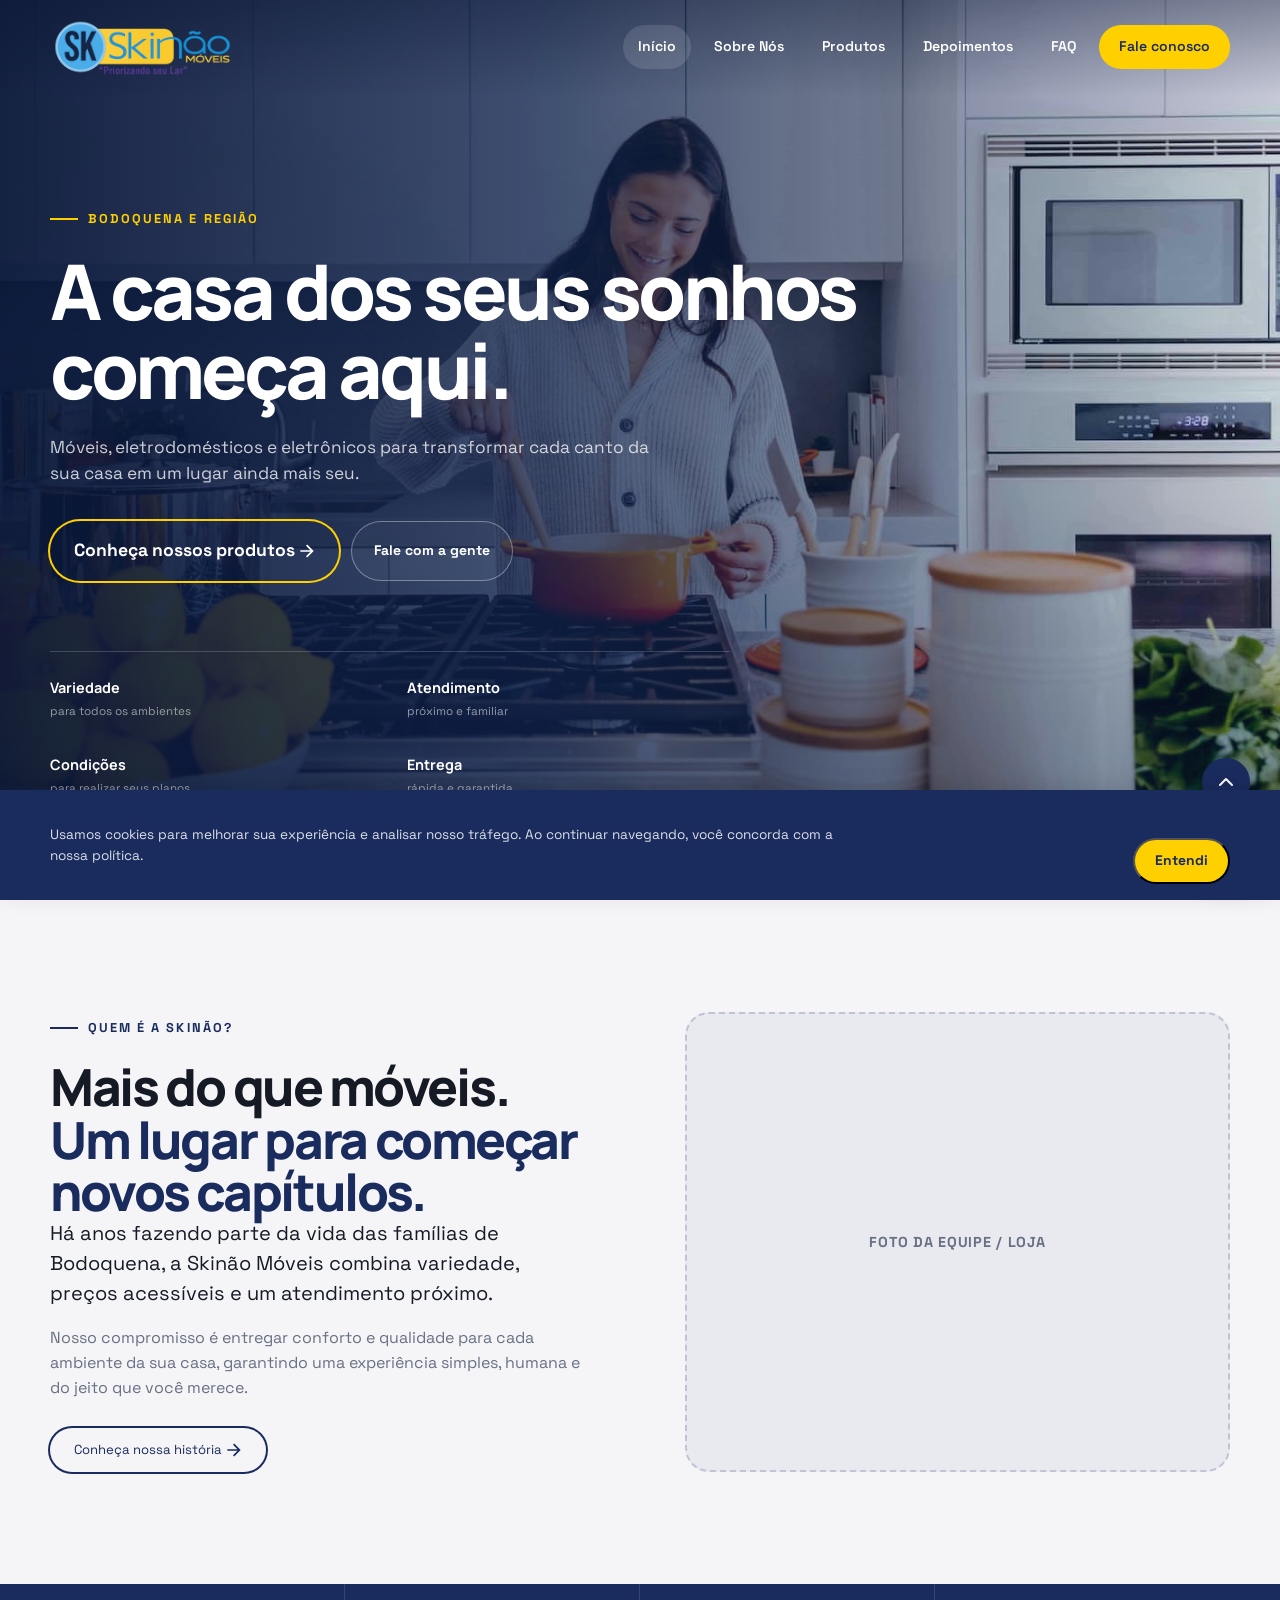
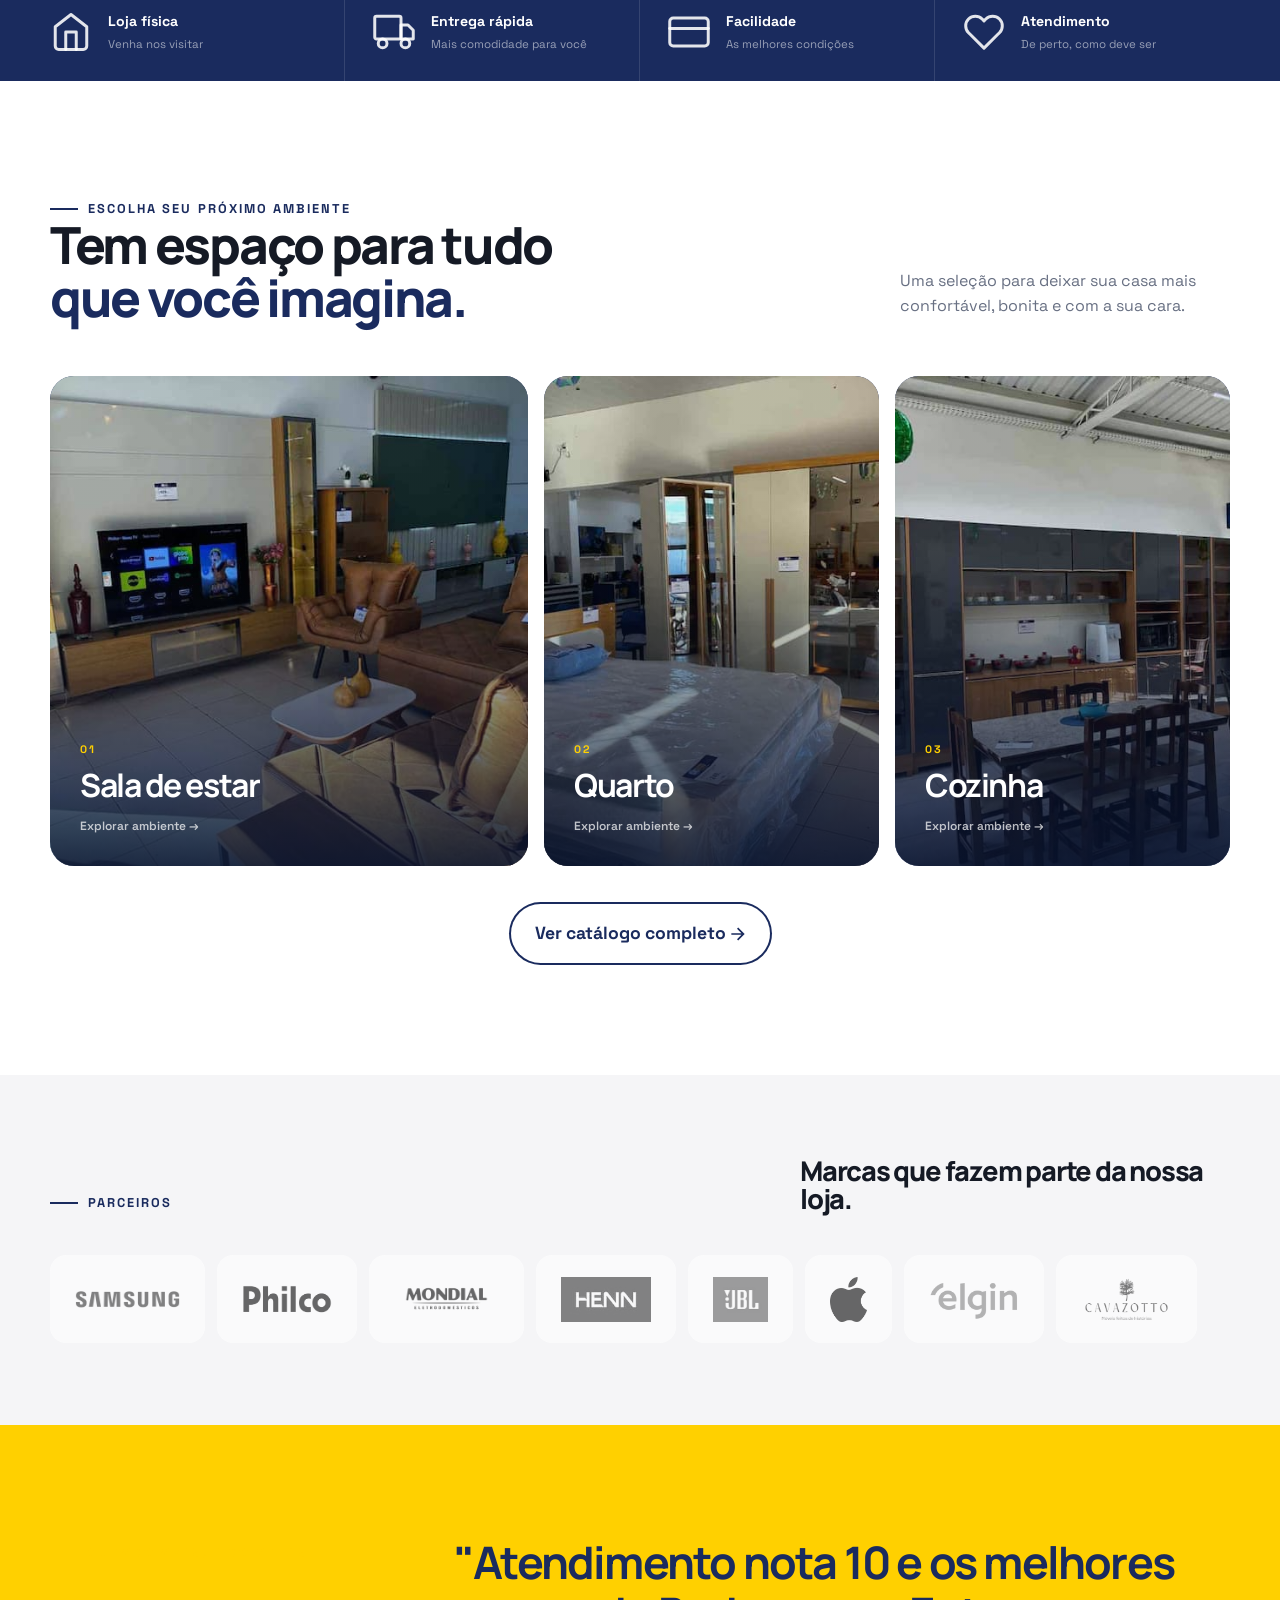
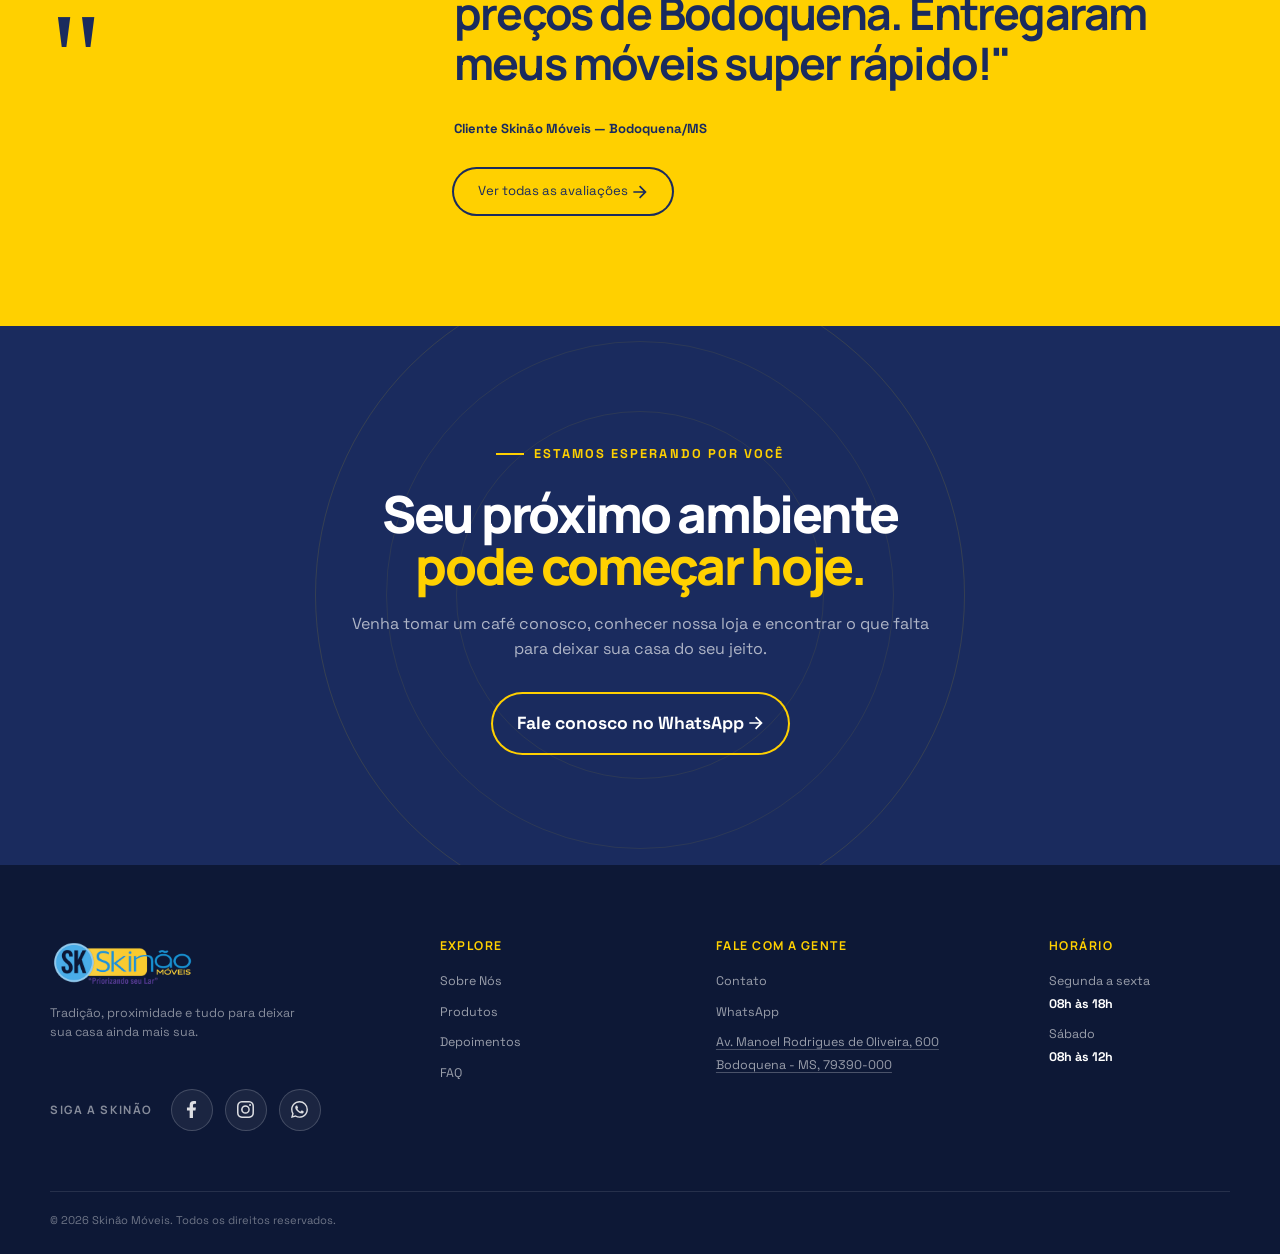
==== commit 666a54ec: "feat: adiciona pagina Sobre Nos completa" ====
--- a/principal/index.html
+++ b/principal/index.html
@@ -8,7 +8,7 @@
     <title>Skinão Móveis | Priorizando o seu lar</title>
     <meta name="description" content="Tradição, qualidade e as melhores condições em móveis, eletrodomésticos e eletrônicos em Bodoquena e região. Visite nossa loja ou fale pelo WhatsApp.">
     <meta name="keywords" content="móveis Bodoquena, eletrodomésticos Bodoquena, loja de móveis MS, Skinão Móveis, móveis Mato Grosso do Sul, eletrônicos Bodoquena, colchões, sala de estar, quarto planejado">
-    <meta name="norobots" content="noindex, nofollow">
+    <meta name="robots" content="noindex, nofollow">
     <meta name="theme-color" content="#1a2b5e">
 
     <!-- ── Google Search Console ──────────────────────────────── -->
@@ -123,7 +123,7 @@
                 </div>
                 <a class="active" href="index.html">Início</a>
                 
-                <a href="sobre.html" aria-label="Sobre Nós — em breve">Sobre Nós</a>
+                <a href="sobre.html" aria-label="Sobre Nós">Sobre Nós</a>
                 
                 <a href="produtos.html" aria-label="Produtos — em breve">Produtos</a>
                 
@@ -177,7 +177,7 @@
                         <h2>Mais do que móveis. <em>Um lugar para começar novos capítulos.</em></h2>
                     </div>
                     <div class="intro-copy">
-                        <p class="lead">Há anos fazendo parte da vida das famílias de Bodoquena, o Skinão Móveis combina variedade, preços acessíveis e um atendimento próximo.</p>
+                        <p class="lead">Há anos fazendo parte da vida das famílias de Bodoquena, a Skinão Móveis combina variedade, preços acessíveis e um atendimento próximo.</p>
                         <p>Nosso compromisso é entregar conforto e qualidade para cada ambiente da sua casa, garantindo uma experiência simples, humana e do jeito que você merece.</p>
                         <a class="text-link diag" href="sobre.html">
                             <svg xmlns="http://www.w3.org/2000/svg" viewBox="0 0 24 24" class="arr-2"><path d="M16.1716 10.9999L10.8076 5.63589L12.2218 4.22168L20 11.9999L12.2218 19.778L10.8076 18.3638L16.1716 12.9999H4V10.9999H16.1716Z"></path></svg>
--- a/principal/css/institucional.css
+++ b/principal/css/institucional.css
@@ -163,12 +163,10 @@
   transition: 0.25s;
 }
 
-.main-nav > a:hover,
 .main-nav > a.active {
   background: rgba(255, 255, 255, 0.12);
 }
 
-.site-header.scrolled .main-nav > a:hover,
 .site-header.scrolled .main-nav > a.active {
   background: var(--paper);
 }
@@ -177,10 +175,6 @@
   background: var(--yellow);
   color: var(--navy);
   padding-inline: 20px;
-}
-
-.main-nav .nav-cta:hover {
-  background: #ffe15c;
 }
 
 .menu-toggle {
@@ -311,9 +305,6 @@
     box-shadow 0.25s;
 }
 
-.button:hover {
-  transform: translateY(-3px);
-}
 .button:active {
   transform: translateY(-1px) scale(0.98);
 }
@@ -325,10 +316,6 @@
   border: 1px solid rgba(255, 255, 255, 0.35);
   color: white;
   background: rgba(255, 255, 255, 0.04);
-}
-
-.button-ghost:hover {
-  background: rgba(255, 255, 255, 0.12);
 }
 
 /* ── Variante com seta dupla + círculo expansivo ──────────────────
@@ -369,14 +356,6 @@
 .text-link .arr-2 {
   left: -25%;
 }
-.button.has-icon:hover .arr-1,
-.text-link:hover .arr-1 {
-  right: -25%;
-}
-.button.has-icon:hover .arr-2,
-.text-link:hover .arr-2 {
-  left: 22px;
-}
 
 .diag .arr-1,
 .diag .arr-2 {
@@ -396,12 +375,6 @@
   z-index: 1;
   transition: all 0.8s cubic-bezier(0.23, 1, 0.32, 1);
 }
-.button.has-icon:hover .circle,
-.text-link:hover .circle {
-  width: 300px;
-  height: 300px;
-  opacity: 1;
-}
 
 .button.has-icon .text,
 .text-link .text {
@@ -410,15 +383,7 @@
   transform: translateX(-10px);
   transition: all 0.8s cubic-bezier(0.23, 1, 0.32, 1);
 }
-.button.has-icon:hover .text,
-.text-link:hover .text {
-  transform: translateX(10px);
-}
-
-.button.has-icon:hover,
-.text-link:hover {
-  border-radius: 999px;
-}
+
 .button.has-icon:active,
 .text-link:active {
   transform: scale(0.96);
@@ -434,11 +399,6 @@
 .button-yellow.has-icon .circle {
   background: var(--yellow);
 }
-.button-primary.has-icon:hover,
-.button-yellow.has-icon:hover {
-  color: var(--navy);
-  box-shadow: 0 0 0 12px transparent;
-}
 
 /* Acento navy — para botões/links sobre fundo claro (branco ou amarelo) */
 .button-dark.has-icon,
@@ -449,11 +409,6 @@
 .button-dark.has-icon .circle,
 .text-link .circle {
   background: var(--navy);
-}
-.button-dark.has-icon:hover,
-.text-link:hover {
-  color: white;
-  box-shadow: 0 0 0 12px transparent;
 }
 
 .hero-trust {
@@ -527,31 +482,6 @@
   height: 17px;
 }
 
-.social-link:hover {
-  transform: translateY(-4px);
-  color: white;
-  box-shadow: 0 12px 24px rgba(0, 0, 0, 0.3);
-}
-.social-link.facebook:hover {
-  background: #1877f2;
-  border-color: #1877f2;
-}
-.social-link.instagram:hover {
-  background: radial-gradient(
-    circle at 30% 110%,
-    #fdf497 0%,
-    #fdf497 5%,
-    #fd5949 45%,
-    #d6249f 60%,
-    #285aeb 90%
-  );
-  border-color: transparent;
-}
-.social-link.whatsapp:hover {
-  background: var(--whatsapp);
-  border-color: var(--whatsapp);
-}
-
 .social-link .tooltip {
   position: absolute;
   bottom: calc(100% + 10px);
@@ -577,10 +507,6 @@
   border: 5px solid transparent;
   border-top-color: var(--navy-2);
 }
-.social-link:hover .tooltip {
-  opacity: 1;
-  transform: translate(-50%, 0);
-}
 
 .scroll-cue {
   position: absolute;
@@ -721,9 +647,6 @@
   transition: transform 0.7s cubic-bezier(0.2, 0.7, 0.2, 1);
 }
 
-.product-card:hover img {
-  transform: scale(1.06);
-}
 .card-shade {
   position: absolute;
   inset: 0;
@@ -797,11 +720,6 @@
   transition: 0.25s;
 }
 
-.brand-item:hover {
-  filter: grayscale(0);
-  opacity: 1;
-  transform: translateY(-3px);
-}
 .brand-item img {
   max-height: 45px;
   max-width: 105px;
@@ -875,9 +793,6 @@
 .button-yellow:not(.has-icon) {
   background: var(--yellow);
   color: var(--navy);
-}
-.button-yellow:not(.has-icon):hover {
-  background: #ffdc3b;
 }
 
 .cta-pattern {
@@ -947,16 +862,10 @@
   font-style: normal;
   line-height: 1.8;
 }
-.footer-column a:hover {
-  color: white;
-}
 .footer-column address a {
   text-decoration: underline;
   text-underline-offset: 3px;
   text-decoration-color: rgba(255, 255, 255, 0.25);
-}
-.footer-column address a:hover {
-  text-decoration-color: rgba(255, 255, 255, 0.7);
 }
 .footer-column strong {
   color: white;
@@ -1028,11 +937,6 @@
   transform: translateY(0);
 }
 
-.back-to-top:hover {
-  background: var(--navy-2);
-  transform: translateY(-3px) scale(1.05);
-}
-
 .back-to-top svg {
   width: 24px;
   height: 24px;
@@ -1049,9 +953,6 @@
   transition: 0.25s;
 }
 
-.whatsapp-flutuante:hover {
-  transform: translateY(-4px) scale(1.04);
-}
 .whatsapp-flutuante img {
   width: 50px;
   height: 50px;
@@ -1113,6 +1014,885 @@
   transform: none;
 }
 
+/* ==================== HOVER (SOMENTE EM TELAS COM MOUSE) ====================
+   Tudo que depende de :hover fica isolado aqui, dentro de
+   @media (hover: hover) and (pointer: fine). Isso detecta se o
+   dispositivo tem mouse de verdade — em celular/tablet (touch) essas
+   regras nem carregam, então nada de animação "grudada" ou incompleta
+   por falta de hover. No desktop, funciona exatamente como antes.  */
+@media (hover: hover) and (pointer: fine) {
+  .main-nav > a:hover {
+    background: rgba(255, 255, 255, 0.12);
+  }
+  .site-header.scrolled .main-nav > a:hover {
+    background: var(--paper);
+  }
+  .main-nav .nav-cta:hover {
+    background: #ffe15c;
+  }
+
+  .button:hover {
+    transform: translateY(-3px);
+  }
+  .button-ghost:hover {
+    background: rgba(255, 255, 255, 0.12);
+  }
+
+  .button.has-icon:hover .arr-1,
+  .text-link:hover .arr-1 {
+    right: -25%;
+  }
+  .button.has-icon:hover .arr-2,
+  .text-link:hover .arr-2 {
+    left: 22px;
+  }
+  .button.has-icon:hover .circle,
+  .text-link:hover .circle {
+    width: 300px;
+    height: 300px;
+    opacity: 1;
+  }
+  .button.has-icon:hover .text,
+  .text-link:hover .text {
+    transform: translateX(10px);
+  }
+  .button.has-icon:hover,
+  .text-link:hover {
+    border-radius: 999px;
+  }
+  .button-primary.has-icon:hover,
+  .button-yellow.has-icon:hover {
+    color: var(--navy);
+    box-shadow: 0 0 0 12px transparent;
+  }
+  .button-dark.has-icon:hover,
+  .text-link:hover {
+    color: white;
+    box-shadow: 0 0 0 12px transparent;
+  }
+  .button-yellow:not(.has-icon):hover {
+    background: #ffdc3b;
+  }
+
+  .social-link:hover {
+    transform: translateY(-4px);
+    color: white;
+    box-shadow: 0 12px 24px rgba(0, 0, 0, 0.3);
+  }
+  .social-link.facebook:hover {
+    background: #1877f2;
+    border-color: #1877f2;
+  }
+  .social-link.instagram:hover {
+    background: radial-gradient(
+      circle at 30% 110%,
+      #fdf497 0%,
+      #fdf497 5%,
+      #fd5949 45%,
+      #d6249f 60%,
+      #285aeb 90%
+    );
+    border-color: transparent;
+  }
+  .social-link.whatsapp:hover {
+    background: var(--whatsapp);
+    border-color: var(--whatsapp);
+  }
+  .social-link:hover .tooltip {
+    opacity: 1;
+    transform: translate(-50%, 0);
+  }
+
+  .product-card:hover img {
+    transform: scale(1.06);
+  }
+  .brand-item:hover {
+    filter: grayscale(0);
+    opacity: 1;
+    transform: translateY(-3px);
+  }
+  .footer-column a:hover {
+    color: white;
+  }
+  .footer-column address a:hover {
+    text-decoration-color: rgba(255, 255, 255, 0.7);
+  }
+  .back-to-top:hover {
+    background: var(--navy-2);
+    transform: translateY(-3px) scale(1.05);
+  }
+  .whatsapp-flutuante:hover {
+    transform: translateY(-4px) scale(1.04);
+  }
+}
+
+/* ================================================================
+   PÁGINA: SOBRE NÓS
+   ================================================================ */
+
+.page-internal {
+  background: var(--white);
+}
+
+.page-internal .site-header {
+  background: rgba(255, 255, 255, 0.96);
+  color: var(--navy);
+  box-shadow: 0 1px 0 rgba(26, 43, 94, 0.08);
+  backdrop-filter: blur(14px);
+}
+
+.page-internal .site-header.scrolled {
+  background: rgba(255, 255, 255, 0.97);
+}
+
+.page-internal .main-nav {
+  color: var(--navy);
+}
+
+.page-internal .main-nav > a.active {
+  background: var(--paper);
+  color: var(--navy);
+}
+
+.page-internal .menu-toggle {
+  color: var(--navy);
+}
+
+/* HERO */
+.about-hero {
+  position: relative;
+  min-height: min(760px, 92svh);
+  display: flex;
+  align-items: flex-end;
+  overflow: hidden;
+  background: var(--navy);
+  color: var(--white);
+}
+
+.about-hero-media,
+.about-hero-overlay {
+  position: absolute;
+  inset: 0;
+}
+
+.about-hero-media img {
+  width: 100%;
+  height: 100%;
+  object-fit: cover;
+  object-position: center 55%;
+  filter: saturate(0.9);
+}
+
+.about-hero-overlay {
+  background:
+    linear-gradient(
+      90deg,
+      rgba(8, 20, 51, 0.92) 0%,
+      rgba(12, 29, 65, 0.66) 48%,
+      rgba(12, 29, 65, 0.16) 100%
+    ),
+    linear-gradient(0deg, rgba(8, 20, 51, 0.92) 0%, rgba(8, 20, 51, 0.08) 62%);
+}
+
+.about-hero-content {
+  position: relative;
+  z-index: 2;
+  width: 100%;
+  padding: 150px 0 78px;
+}
+
+.about-hero-content .eyebrow {
+  color: var(--yellow);
+}
+
+.about-hero h1 {
+  max-width: 920px;
+  margin: 22px 0 22px;
+  font-size: clamp(3.5rem, 7vw, 6.5rem);
+}
+
+.about-hero h1 span {
+  color: var(--yellow);
+}
+
+.about-hero-lead {
+  max-width: 610px;
+  color: rgba(255, 255, 255, 0.76);
+  font-size: clamp(1rem, 1.8vw, 1.18rem);
+}
+
+.about-hero-meta {
+  display: flex;
+  gap: 42px;
+  margin-top: 58px;
+  padding-top: 22px;
+  border-top: 1px solid rgba(255, 255, 255, 0.18);
+}
+
+.about-hero-meta div {
+  display: grid;
+  gap: 2px;
+}
+
+.about-hero-meta strong {
+  font-family: "Manrope", sans-serif;
+  font-size: 1rem;
+}
+
+.about-hero-meta span {
+  color: rgba(255, 255, 255, 0.52);
+  font-size: 0.72rem;
+  text-transform: uppercase;
+  letter-spacing: 0.12em;
+  font-weight: 700;
+}
+
+/* MANIFESTO */
+.about-manifesto {
+  padding: 125px 0 118px;
+  background: var(--white);
+}
+
+.about-manifesto-grid {
+  display: grid;
+  grid-template-columns: minmax(180px, 0.65fr) minmax(0, 1.65fr);
+  gap: 70px;
+  align-items: start;
+}
+
+.about-year {
+  font-family: "Manrope", sans-serif;
+  font-size: clamp(5rem, 12vw, 10rem);
+  line-height: 0.8;
+  font-weight: 800;
+  letter-spacing: -0.08em;
+  color: var(--navy);
+}
+
+.about-year small {
+  display: block;
+  margin-top: 18px;
+  font-size: 0.72rem;
+  letter-spacing: 0.18em;
+  line-height: 1.2;
+  text-transform: uppercase;
+  color: var(--muted);
+  font-weight: 800;
+}
+
+.about-manifesto-copy h2 {
+  max-width: 760px;
+  margin: 17px 0 28px;
+}
+
+.about-manifesto-copy h2 em {
+  color: var(--yellow-2);
+}
+
+.about-manifesto-copy p {
+  max-width: 700px;
+  color: var(--muted);
+  font-size: 1.04rem;
+}
+
+.about-manifesto-note {
+  margin-top: 38px;
+  padding: 23px 25px;
+  border-left: 4px solid var(--yellow);
+  background: var(--paper);
+  max-width: 700px;
+}
+
+.about-manifesto-note strong {
+  display: block;
+  color: var(--navy);
+  font-family: "Manrope", sans-serif;
+  font-size: 1rem;
+}
+
+.about-manifesto-note span {
+  display: block;
+  margin-top: 5px;
+  color: var(--muted);
+  font-size: 0.88rem;
+}
+
+/* DESAFIOS */
+.about-dark-story {
+  position: relative;
+  overflow: hidden;
+  padding: 118px 0;
+  background: var(--navy-2);
+  color: var(--white);
+}
+
+.about-dark-story:before {
+  content: "";
+  position: absolute;
+  width: 560px;
+  height: 560px;
+  right: -250px;
+  top: -240px;
+  border-radius: 50%;
+  background: radial-gradient(circle, rgba(255, 208, 0, 0.15), transparent 68%);
+  pointer-events: none;
+}
+
+.about-story-grid {
+  position: relative;
+  display: grid;
+  grid-template-columns: 0.9fr 1.1fr;
+  gap: 100px;
+  align-items: center;
+}
+
+.about-story-kicker {
+  color: var(--yellow);
+  font-family: "Manrope", sans-serif;
+  font-weight: 800;
+  font-size: 0.76rem;
+  letter-spacing: 0.16em;
+  text-transform: uppercase;
+}
+
+.about-story-title {
+  margin-top: 18px;
+  max-width: 520px;
+  font-size: clamp(3rem, 5vw, 5rem);
+}
+
+.about-story-title span {
+  color: var(--yellow);
+}
+
+.about-story-copy {
+  max-width: 610px;
+}
+
+.about-story-copy p {
+  color: rgba(255, 255, 255, 0.68);
+  font-size: 1.02rem;
+}
+
+.about-story-copy p + p {
+  margin-top: 22px;
+}
+
+.about-story-highlight {
+  display: grid;
+  grid-template-columns: 1fr 1fr;
+  gap: 1px;
+  margin-top: 42px;
+  background: rgba(255, 255, 255, 0.12);
+  border: 1px solid rgba(255, 255, 255, 0.12);
+}
+
+.about-story-stat {
+  padding: 25px;
+  background: rgba(255, 255, 255, 0.035);
+}
+
+.about-story-stat strong {
+  display: block;
+  font-family: "Manrope", sans-serif;
+  color: var(--yellow);
+  font-size: 2rem;
+}
+
+.about-story-stat span {
+  display: block;
+  margin-top: 3px;
+  color: rgba(255, 255, 255, 0.52);
+  font-size: 0.76rem;
+}
+
+/* MUITAS MÃOS */
+.about-hands {
+  padding: 120px 0;
+  background: var(--paper);
+}
+
+.about-section-heading {
+  display: grid;
+  grid-template-columns: 1fr 1fr;
+  gap: 70px;
+  align-items: end;
+  margin-bottom: 60px;
+}
+
+.about-section-heading h2 {
+  margin-top: 18px;
+}
+
+.about-section-heading > p {
+  color: var(--muted);
+  max-width: 500px;
+  justify-self: end;
+}
+
+.about-voices {
+  display: grid;
+  grid-template-columns: repeat(12, 1fr);
+  gap: 16px;
+}
+
+.about-voice {
+  position: relative;
+  min-height: 290px;
+  padding: 31px;
+  display: flex;
+  flex-direction: column;
+  justify-content: space-between;
+  border-radius: var(--radius);
+  background: var(--white);
+  border: 1px solid var(--line);
+  overflow: hidden;
+  box-shadow: 0 14px 45px rgba(15, 29, 67, 0.06);
+}
+
+.about-voice:nth-child(1) {
+  grid-column: span 5;
+}
+.about-voice:nth-child(2) {
+  grid-column: span 7;
+  background: var(--navy);
+  color: var(--white);
+}
+.about-voice:nth-child(3) {
+  grid-column: span 4;
+}
+.about-voice:nth-child(4) {
+  grid-column: span 8;
+  background: var(--yellow);
+  color: var(--navy);
+}
+
+.about-voice:after {
+  content: "“";
+  position: absolute;
+  right: 20px;
+  top: -22px;
+  font-family: Georgia, serif;
+  font-size: 11rem;
+  line-height: 1;
+  color: rgba(26, 43, 94, 0.06);
+  pointer-events: none;
+}
+
+.about-voice:nth-child(2):after {
+  color: rgba(255, 255, 255, 0.08);
+}
+
+.about-voice:nth-child(4):after {
+  color: rgba(26, 43, 94, 0.09);
+}
+
+.about-voice p {
+  position: relative;
+  z-index: 1;
+  max-width: 610px;
+  font-family: "Manrope", sans-serif;
+  font-size: clamp(1.1rem, 2vw, 1.45rem);
+  line-height: 1.25;
+  font-weight: 700;
+  letter-spacing: -0.025em;
+}
+
+.about-voice footer {
+  position: relative;
+  z-index: 1;
+  color: var(--muted);
+  font-size: 0.75rem;
+  font-weight: 800;
+  letter-spacing: 0.13em;
+  text-transform: uppercase;
+}
+
+.about-voice:nth-child(2) footer {
+  color: rgba(255, 255, 255, 0.58);
+}
+
+/* CRESCIMENTO */
+.about-growth {
+  padding: 126px 0;
+  background: var(--white);
+}
+
+.about-growth-head {
+  display: flex;
+  align-items: flex-end;
+  justify-content: space-between;
+  gap: 50px;
+  margin-bottom: 72px;
+}
+
+.about-growth-head p {
+  max-width: 410px;
+  color: var(--muted);
+}
+
+.about-growth-visual {
+  position: relative;
+  display: grid;
+  grid-template-columns: 1fr 1.65fr;
+  min-height: 430px;
+  border-radius: 30px;
+  overflow: hidden;
+  background: var(--navy);
+}
+
+.about-growth-old,
+.about-growth-new {
+  position: relative;
+  padding: 55px;
+  display: flex;
+  flex-direction: column;
+  justify-content: flex-end;
+}
+
+.about-growth-old {
+  background: var(--paper);
+  color: var(--navy);
+}
+
+.about-growth-new {
+  background: linear-gradient(135deg, var(--navy), #253b78);
+  color: var(--white);
+}
+
+.about-growth-old strong,
+.about-growth-new strong {
+  font-family: "Manrope", sans-serif;
+  font-weight: 800;
+  font-size: clamp(4rem, 8vw, 8rem);
+  letter-spacing: -0.08em;
+  line-height: 0.8;
+}
+
+.about-growth-old span,
+.about-growth-new span {
+  margin-top: 22px;
+  font-size: 0.78rem;
+  font-weight: 800;
+  letter-spacing: 0.14em;
+  text-transform: uppercase;
+}
+
+.about-growth-arrow {
+  position: absolute;
+  z-index: 2;
+  top: 50%;
+  left: 34%;
+  transform: translate(-50%, -50%);
+  width: 74px;
+  height: 74px;
+  display: grid;
+  place-items: center;
+  border-radius: 50%;
+  background: var(--yellow);
+  color: var(--navy);
+  font-size: 1.8rem;
+  font-weight: 800;
+  box-shadow: 0 14px 35px rgba(0, 0, 0, 0.18);
+}
+
+.about-growth-caption {
+  display: flex;
+  justify-content: space-between;
+  gap: 30px;
+  margin-top: 25px;
+  color: var(--muted);
+  font-size: 0.83rem;
+}
+
+.about-growth-caption strong {
+  color: var(--navy);
+}
+
+/* MISSÃO */
+.about-mission {
+  position: relative;
+  overflow: hidden;
+  padding: 125px 0 135px;
+  background: var(--yellow);
+  color: var(--navy);
+}
+
+.about-mission:before {
+  content: "SKINÃO";
+  position: absolute;
+  right: -80px;
+  bottom: -65px;
+  font-family: "Manrope", sans-serif;
+  font-size: clamp(8rem, 22vw, 22rem);
+  line-height: 0.7;
+  font-weight: 800;
+  letter-spacing: -0.09em;
+  opacity: 0.07;
+  pointer-events: none;
+}
+
+.about-mission-inner {
+  position: relative;
+  z-index: 1;
+  max-width: 1000px;
+}
+
+.about-mission .eyebrow {
+  color: var(--navy);
+}
+
+.about-mission h2 {
+  margin: 20px 0 28px;
+  max-width: 930px;
+  font-size: clamp(3.2rem, 6.5vw, 6.7rem);
+}
+
+.about-mission h2 span {
+  color: var(--white);
+}
+
+.about-mission p {
+  max-width: 680px;
+  color: rgba(26, 43, 94, 0.72);
+  font-size: 1.05rem;
+}
+
+.about-values {
+  display: grid;
+  grid-template-columns: repeat(5, 1fr);
+  gap: 0;
+  margin-top: 65px;
+  border-top: 1px solid rgba(26, 43, 94, 0.18);
+}
+
+.about-value {
+  padding: 23px 18px 0 0;
+  border-right: 1px solid rgba(26, 43, 94, 0.18);
+}
+
+.about-value + .about-value {
+  padding-left: 18px;
+}
+
+.about-value:last-child {
+  border-right: 0;
+}
+
+.about-value strong {
+  font-family: "Manrope", sans-serif;
+  font-size: 0.84rem;
+  letter-spacing: 0.08em;
+  text-transform: uppercase;
+}
+
+/* FUTURO */
+.about-future {
+  padding: 112px 0;
+  background: var(--navy-2);
+  color: var(--white);
+}
+
+.about-future-inner {
+  display: grid;
+  grid-template-columns: 1.2fr 0.8fr;
+  gap: 80px;
+  align-items: end;
+}
+
+.about-future h2 {
+  margin-top: 18px;
+  max-width: 780px;
+}
+
+.about-future h2 span {
+  color: var(--yellow);
+}
+
+.about-future-copy p {
+  color: rgba(255, 255, 255, 0.62);
+  max-width: 440px;
+}
+
+.about-future-action {
+  justify-self: end;
+  text-align: right;
+}
+
+.about-future-action p {
+  margin-bottom: 20px;
+  color: rgba(255, 255, 255, 0.46);
+  font-size: 0.8rem;
+}
+
+/* RESPONSIVO DA SOBRE */
+@media (max-width: 900px) {
+  .about-manifesto-grid,
+  .about-story-grid,
+  .about-section-heading,
+  .about-future-inner {
+    grid-template-columns: 1fr;
+    gap: 38px;
+  }
+
+  .about-section-heading > p {
+    justify-self: start;
+  }
+
+  .about-voices {
+    grid-template-columns: 1fr 1fr;
+  }
+
+  .about-voice:nth-child(n) {
+    grid-column: span 1;
+  }
+
+  .about-voice:nth-child(2),
+  .about-voice:nth-child(4) {
+    grid-column: span 2;
+  }
+
+  .about-growth-visual {
+    grid-template-columns: 1fr 1.5fr;
+  }
+
+  .about-growth-arrow {
+    left: 38%;
+  }
+
+  .about-values {
+    grid-template-columns: 1fr 1fr;
+    gap: 0;
+  }
+
+  .about-value:nth-child(2n) {
+    border-right: 0;
+  }
+
+  .about-value:nth-child(n + 3) {
+    border-top: 1px solid rgba(26, 43, 94, 0.18);
+    padding-top: 20px;
+  }
+
+  .about-value:nth-child(3) {
+    padding-left: 0;
+  }
+
+  .about-value:nth-child(4),
+  .about-value:nth-child(5) {
+    padding-left: 18px;
+  }
+
+  .about-future-action {
+    justify-self: start;
+    text-align: left;
+  }
+}
+
+@media (max-width: 600px) {
+  .about-hero {
+    min-height: 720px;
+  }
+
+  .about-hero-content {
+    padding: 125px 0 54px;
+  }
+
+  .about-hero h1 {
+    font-size: clamp(3rem, 15vw, 4.5rem);
+  }
+
+  .about-hero-meta {
+    gap: 22px;
+    margin-top: 40px;
+  }
+
+  .about-manifesto,
+  .about-dark-story,
+  .about-hands,
+  .about-growth,
+  .about-mission {
+    padding: 82px 0;
+  }
+
+  .about-year {
+    font-size: 6rem;
+  }
+
+  .about-story-highlight {
+    grid-template-columns: 1fr;
+  }
+
+  .about-voices {
+    grid-template-columns: 1fr;
+  }
+
+  .about-voice:nth-child(n),
+  .about-voice:nth-child(2),
+  .about-voice:nth-child(4) {
+    grid-column: auto;
+  }
+
+  .about-voice {
+    min-height: 250px;
+    padding: 25px;
+  }
+
+  .about-growth-head {
+    display: block;
+    margin-bottom: 42px;
+  }
+
+  .about-growth-head p {
+    margin-top: 20px;
+  }
+
+  .about-growth-visual {
+    grid-template-columns: 1fr;
+    min-height: 540px;
+  }
+
+  .about-growth-old,
+  .about-growth-new {
+    padding: 38px;
+  }
+
+  .about-growth-arrow {
+    top: 50%;
+    left: 50%;
+    transform: translate(-50%, -50%) rotate(90deg);
+  }
+
+  .about-growth-caption {
+    display: block;
+  }
+
+  .about-growth-caption span {
+    display: block;
+  }
+
+  .about-growth-caption span + span {
+    margin-top: 7px;
+  }
+
+  .about-values {
+    grid-template-columns: 1fr;
+  }
+
+  .about-value,
+  .about-value + .about-value,
+  .about-value:nth-child(n + 3) {
+    padding: 18px 0;
+    border-right: 0;
+    border-bottom: 1px solid rgba(26, 43, 94, 0.18);
+    border-top: 0;
+  }
+
+  .about-value:last-child {
+    border-bottom: 0;
+  }
+}
+
 /* ==================== RESPONSIVIDADE ==================== */
 @media (max-width: 1050px) {
   .main-nav {
@@ -1221,13 +2001,17 @@
     color: white;
     transition: 0.2s;
   }
-  .main-nav > a:hover,
-  .main-nav > a.active {
-    background: rgba(255, 255, 255, 0.08);
-    color: var(--yellow);
-  }
   .main-nav > a.active {
     background: rgba(255, 208, 0, 0.1);
+    color: var(--yellow);
+  }
+
+  /* Hover só entra aqui se o dispositivo tiver mouse de verdade */
+  @media (hover: hover) and (pointer: fine) {
+    .main-nav > a:hover {
+      background: rgba(255, 255, 255, 0.08);
+      color: var(--yellow);
+    }
   }
 
   .main-nav .nav-cta {
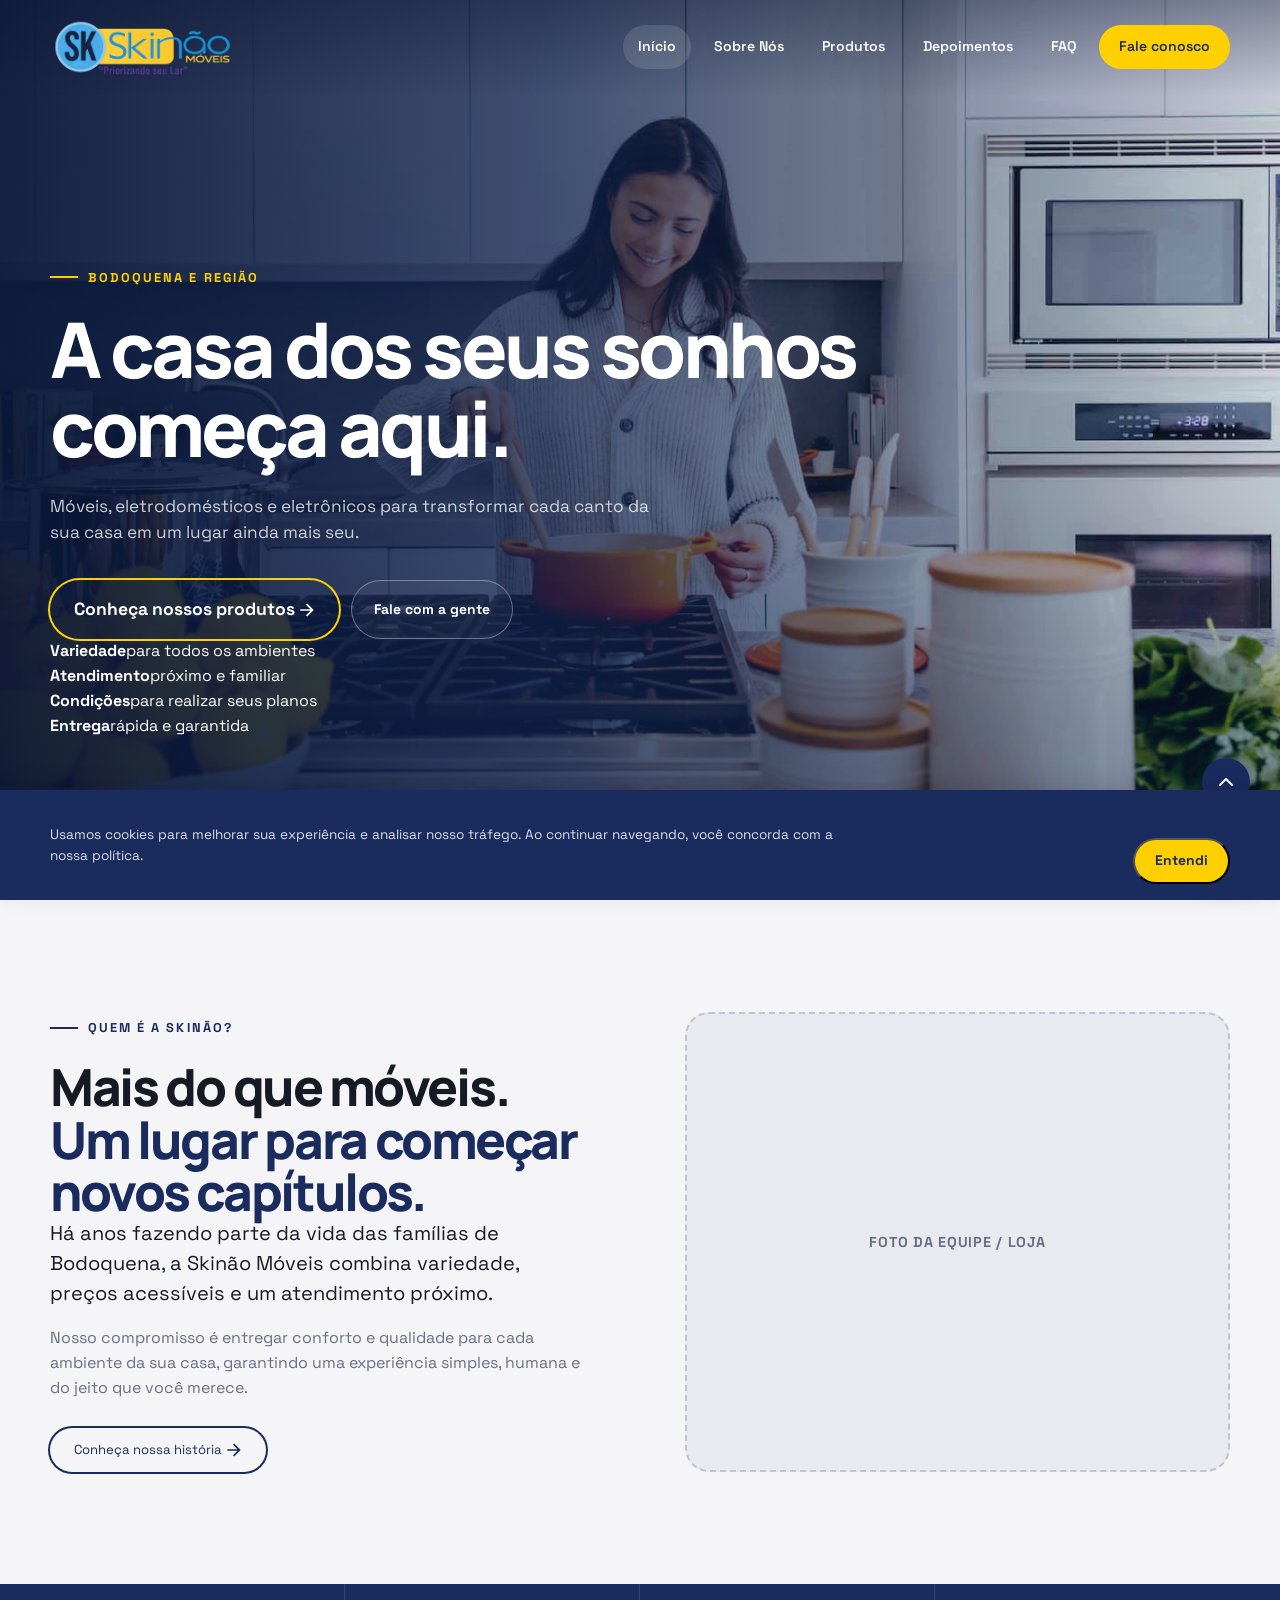
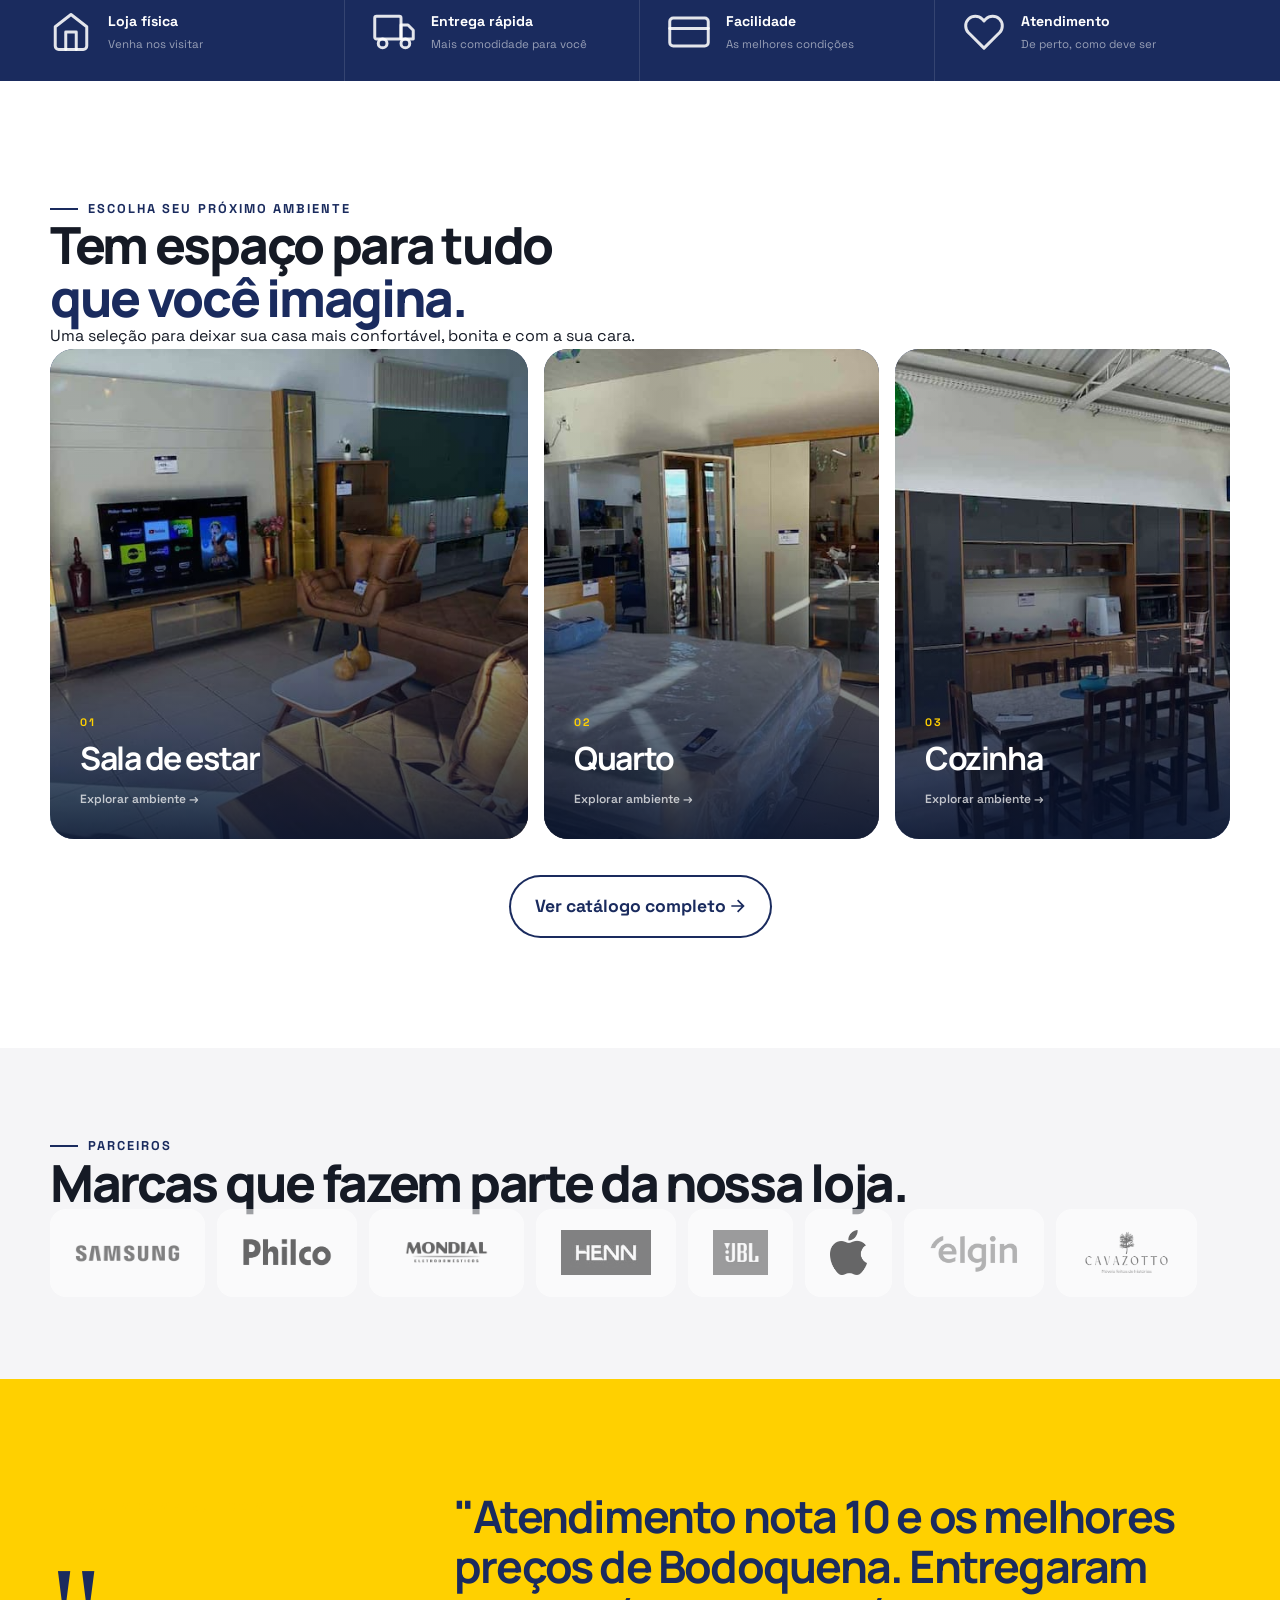
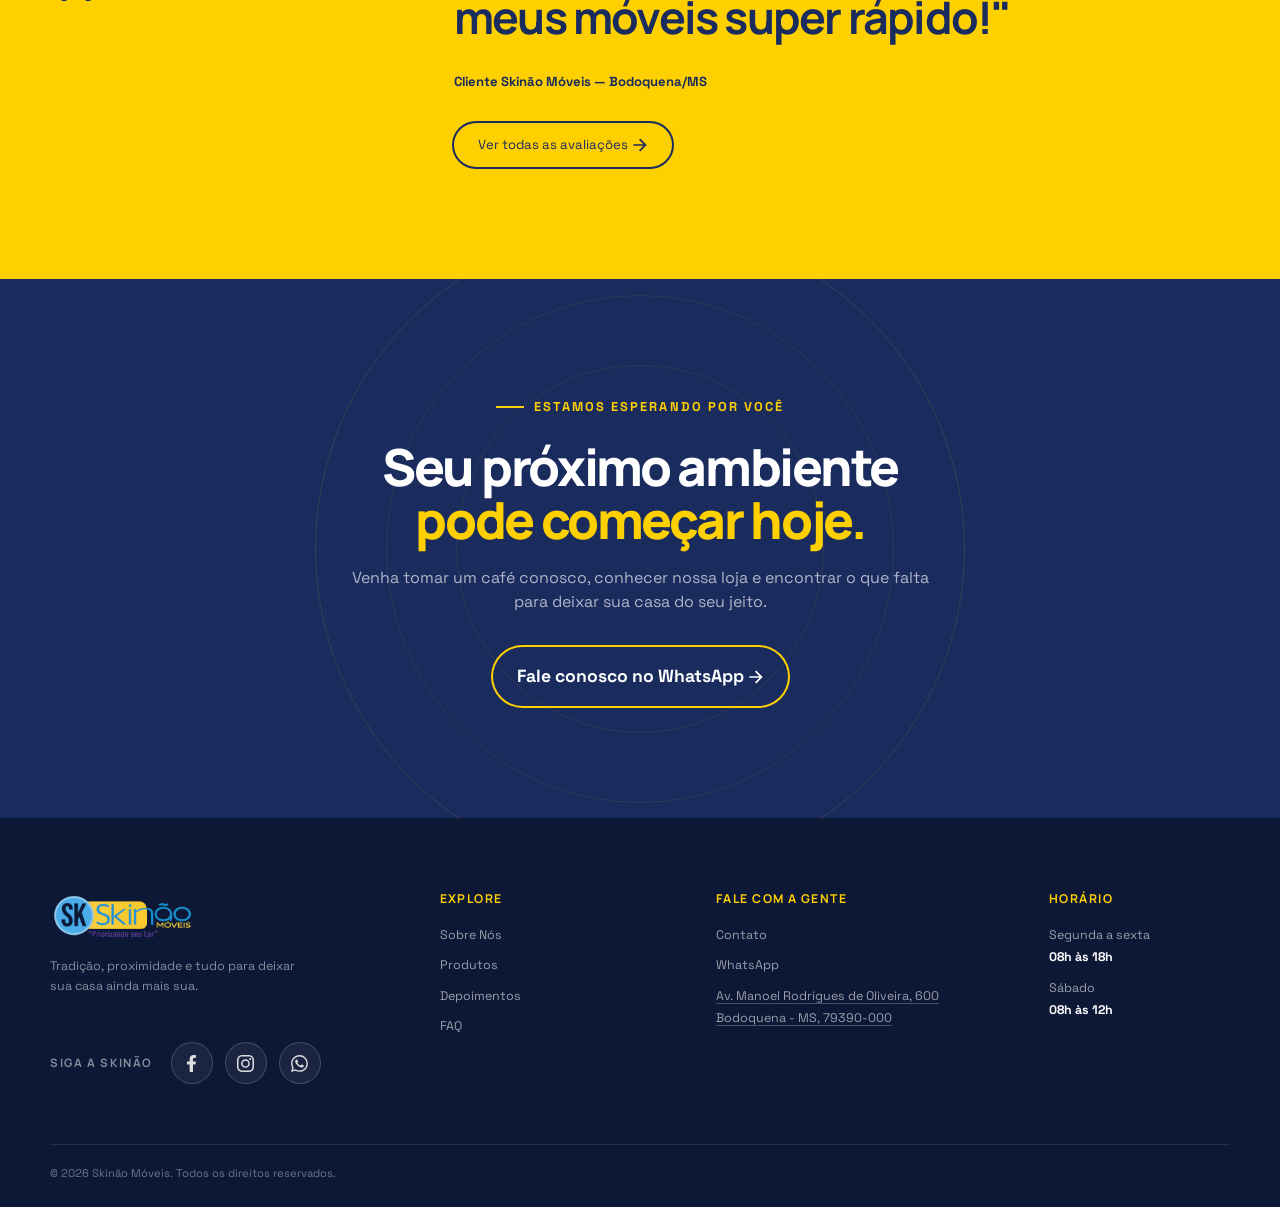
==== commit cf8e714a: "feat: melhoria de qualidade de vida no codigo e responsividade" ====
--- a/principal/index.html
+++ b/principal/index.html
@@ -122,15 +122,10 @@
                     <img src="../imagens/logos/LOGO.png" alt="Skinão Móveis" width="130" height="auto">
                 </div>
                 <a class="active" href="index.html">Início</a>
-                
-                <a href="sobre.html" aria-label="Sobre Nós">Sobre Nós</a>
-                
-                <a href="produtos.html" aria-label="Produtos — em breve">Produtos</a>
-                
-                <a href="depoimentos.html" aria-label="Depoimentos — em breve">Depoimentos</a>
-                
-                <a href="faq.html" aria-label="FAQ — em breve">FAQ</a>
-                
+                <a href="sobre.html" aria-label="Sobre Nós">Sobre Nós</a>               
+                <a href="produtos.html" aria-label="Produtos — em breve">Produtos</a>               
+                <a href="depoimentos.html" aria-label="Depoimentos — em breve">Depoimentos</a>             
+                <a href="faq.html" aria-label="FAQ — em breve">FAQ</a>             
                 <a href="contato.html" class="nav-cta" aria-label="Fale conosco — em breve">Fale conosco</a>
             </nav>
         </div>
@@ -148,7 +143,7 @@
             <div class="container hero-content">
                 <span class="eyebrow">Bodoquena e região</span>
                 <h1 id="hero-title">A casa dos seus sonhos começa aqui.</h1>
-                <p>Móveis, eletrodomésticos e eletrônicos para transformar cada canto da sua casa em um lugar ainda mais seu.</p>
+                <p class="hero-lead">Móveis, eletrodomésticos e eletrônicos para transformar cada canto da sua casa em um lugar ainda mais seu.</p>
                 <div class="hero-actions">
                     <a class="button button-primary has-icon" href="produtos.html">
                         <svg xmlns="http://www.w3.org/2000/svg" viewBox="0 0 24 24" class="arr-2"><path d="M16.1716 10.9999L10.8076 5.63589L12.2218 4.22168L20 11.9999L12.2218 19.778L10.8076 18.3638L16.1716 12.9999H4V10.9999H16.1716Z"></path></svg>
@@ -158,7 +153,7 @@
                     </a>
                     <a class="button button-ghost" href="contato.html">Fale com a gente</a>
                 </div>
-                <div class="hero-trust" aria-label="Diferenciais">
+                <div class="hero-stats" aria-label="Diferenciais">
                     <div><strong>Variedade</strong><span>para todos os ambientes</span></div>
                     <div><strong>Atendimento</strong><span>próximo e familiar</span></div>
                     <div><strong>Condições</strong><span>para realizar seus planos</span></div>
@@ -172,7 +167,7 @@
         <section class="intro section" id="sobre-teaser">
             <div class="container intro-grid">
                 <div class="intro-content reveal">
-                    <div class="section-heading">
+                    <div class="intro-heading">
                         <span class="eyebrow eyebrow-blue">Quem é a Skinão?</span>
                         <h2>Mais do que móveis. <em>Um lugar para começar novos capítulos.</em></h2>
                     </div>
@@ -243,8 +238,8 @@
         <!-- ==================== CATÁLOGO DE AMBIENTES ==================== -->
         <section class="products section" id="produtos-destaque">
             <div class="container">
-                <div class="section-top reveal">
-                    <div class="section-heading">
+                <div class="section-heading reveal">
+                    <div>
                         <span class="eyebrow eyebrow-blue">Escolha seu próximo ambiente</span>
                         <h2>Tem espaço para tudo<br><em>que você imagina.</em></h2>
                     </div>
@@ -281,7 +276,7 @@
         <!-- ==================== MARCAS PARCEIRAS ==================== -->
         <section class="brands section-sm" id="marcas">
             <div class="container">
-                <div class="brands-header reveal"><span class="eyebrow eyebrow-blue">Parceiros</span><h2>Marcas que fazem parte da nossa loja.</h2></div>
+                <div class="section-heading section-heading--compact reveal"><span class="eyebrow eyebrow-blue">Parceiros</span><h2>Marcas que fazem parte da nossa loja.</h2></div>
                 <div class="brands-track" aria-label="Marcas parceiras">
                     <div class="brand-item"><img src="../imagens/logos/parceiros/samsung.png" alt="Samsung" loading="lazy"></div>
                     <div class="brand-item"><img src="../imagens/logos/parceiros/philco.png" alt="Philco" loading="lazy"></div>
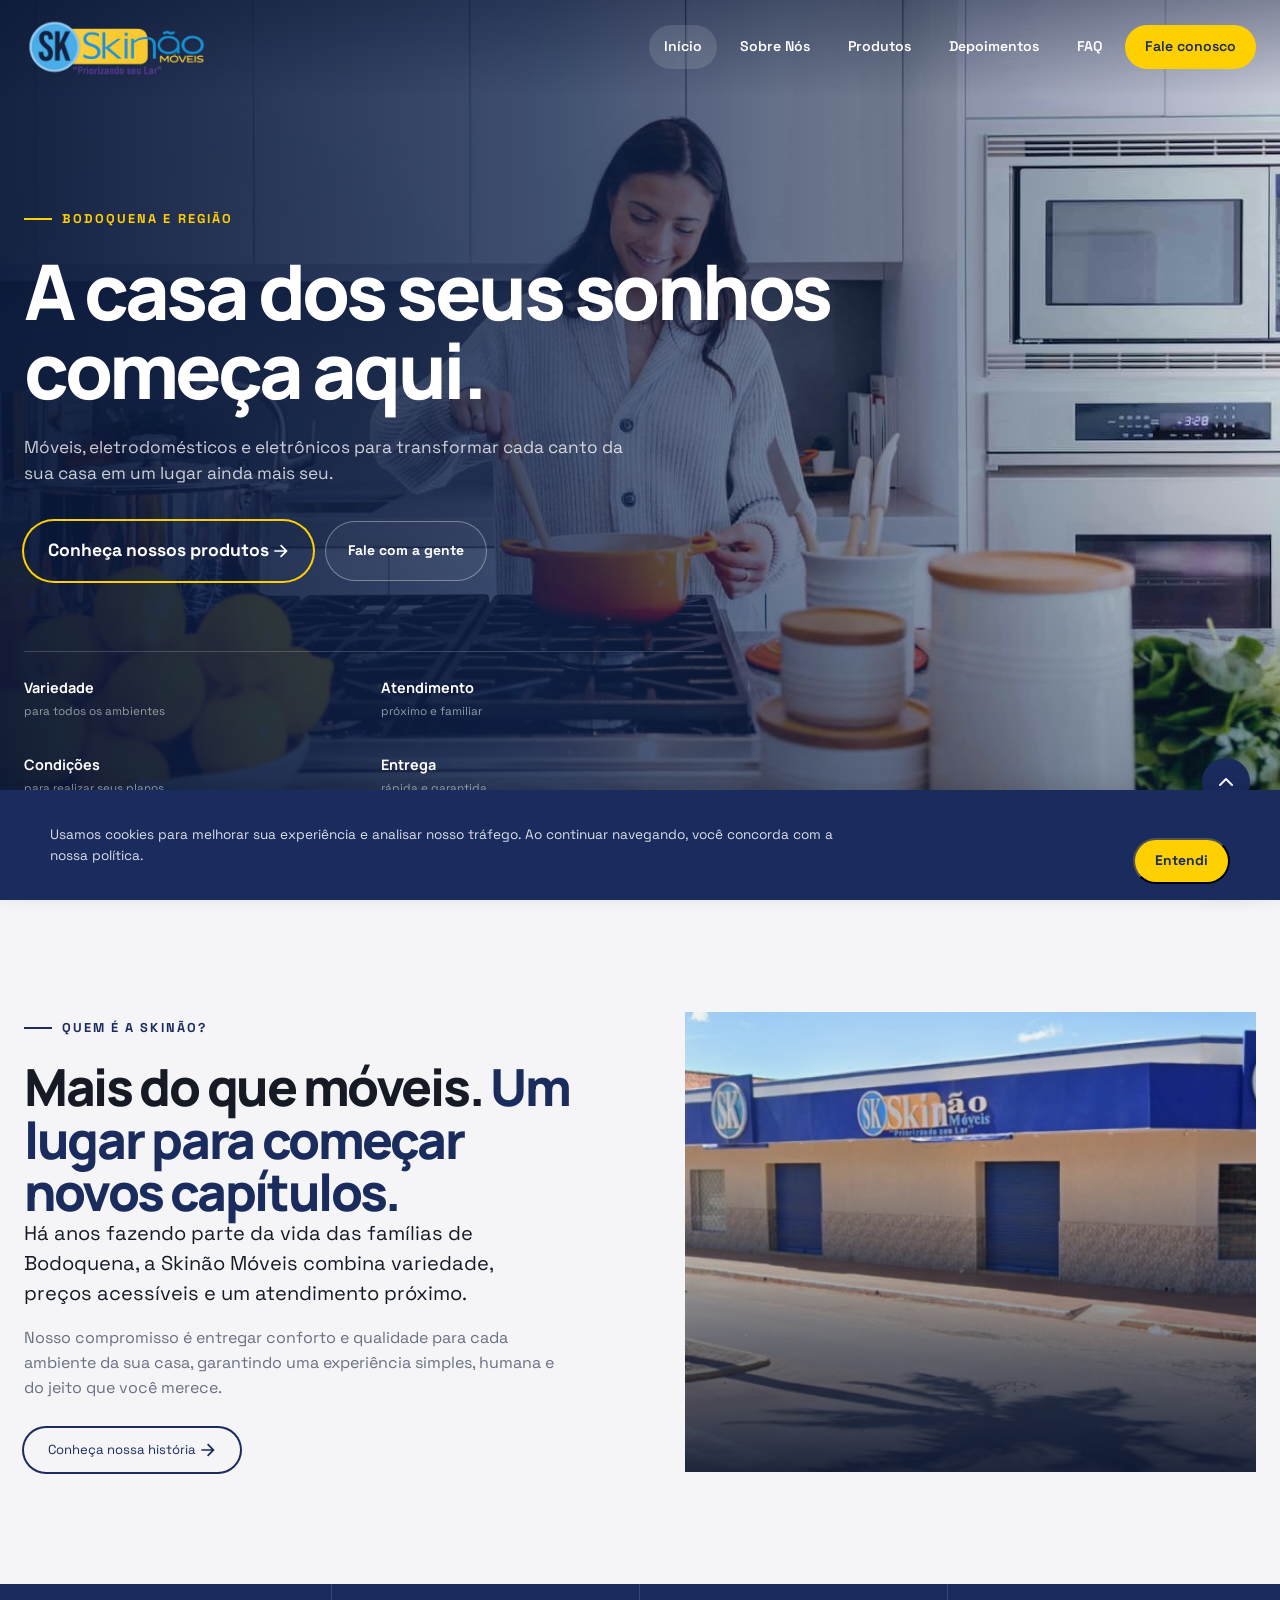
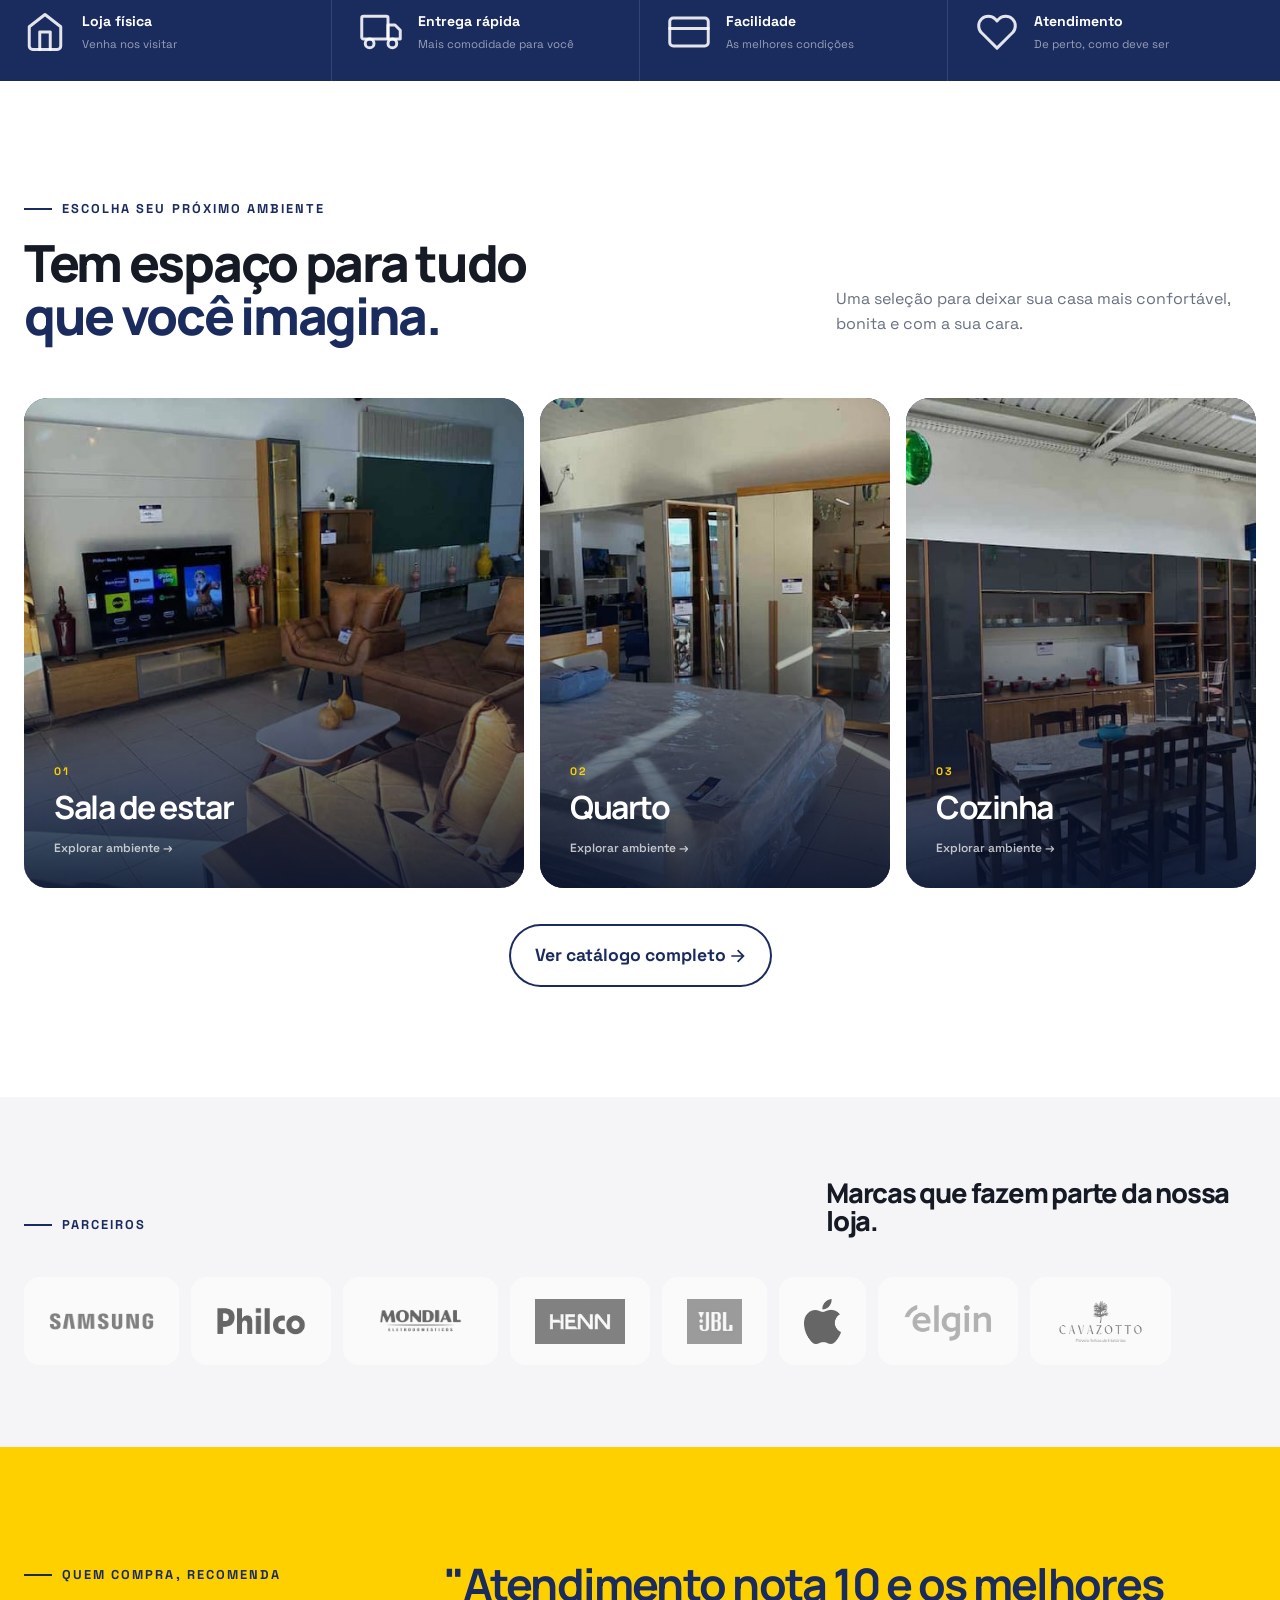
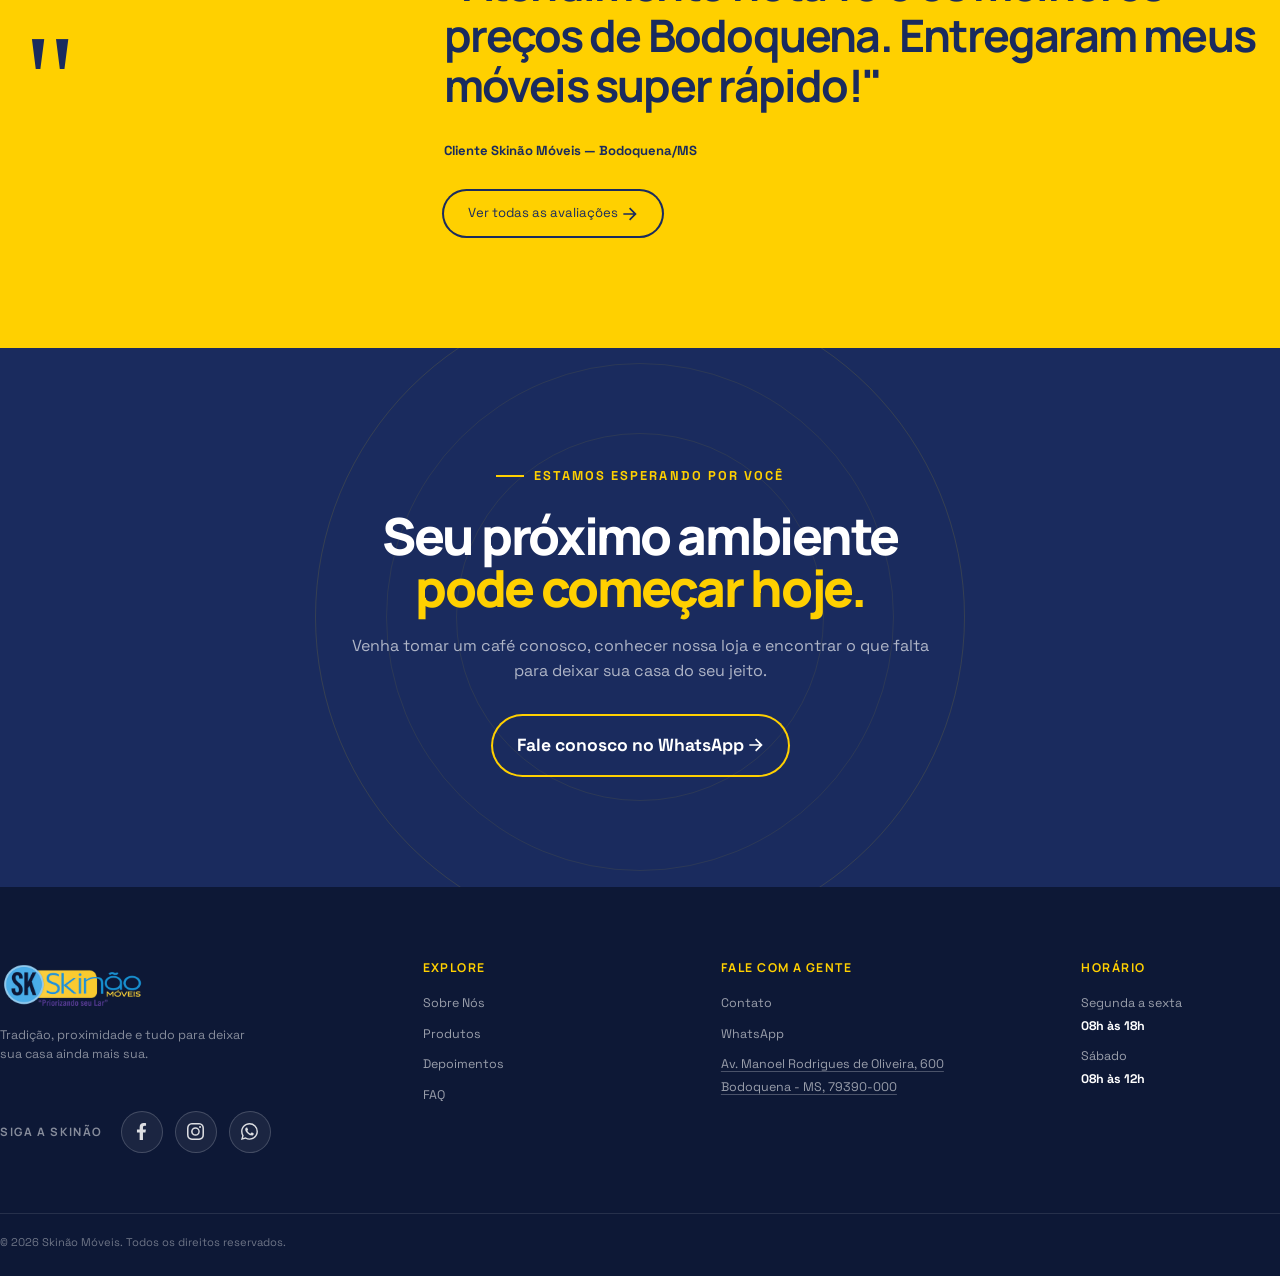
==== commit 277e00df: "fix: corrige contraste do eyebrow, aria-controls duplicado e import duplicado de fonte" ====
--- a/principal/index.html
+++ b/principal/index.html
@@ -183,9 +183,9 @@
                     </div>
                 </div>
                 <div class="intro-image reveal">
-                    <!-- TODO: Substituir o src por uma foto real da equipe ou fachada da loja -->
                     <div class="store-photo-placeholder">
-                        <span>FOTO DA EQUIPE / LOJA</span>
+                        <img src="../imagens/sobre/skinao2024.jfif" alt="Loja Skinão Móveis atualmente" class="about-growth-photo zoomable" loading="lazy">
+                        <div class="card-shade"></div>
                     </div>
                 </div>
             </div>
--- a/principal/css/institucional.css
+++ b/principal/css/institucional.css
@@ -1,5 +1,3 @@
-@import url("https://fonts.googleapis.com/css2?family=Manrope:wght@400;500;600;700;800&family=Space+Grotesk:wght@400;500;600;700&display=swap");
-
 :root {
   /* Cores Principais */
   --navy: #1a2b5e;
@@ -57,8 +55,9 @@
 }
 
 .container {
-  width: min(calc(100% - 48px), var(--container));
-  margin-inline: auto;
+  max-width: 1300px;
+  margin: 0 auto; /* centraliza a "caixa" na tela */
+  padding: 0 24px; /* ESSE número aqui é a distância da parede que você quer */
 }
 
 .section {
@@ -219,7 +218,7 @@
   stroke-dashoffset: -32.42;
 }
 
-/* ==================== HERO ==================== */
+/* ==================== HERO ====================*/
 .hero {
   min-height: 840px;
   height: 100svh;
@@ -232,25 +231,43 @@
   overflow: hidden;
 }
 
+.hero--compact {
+  height: auto;
+  min-height: min(760px, 92svh);
+  max-height: none;
+  align-items: flex-end;
+}
+
 .hero-media,
 .hero-overlay {
   position: absolute;
   inset: 0;
 }
 
+/* Imagem única (páginas internas): só precisa cobrir o espaço. */
 .hero-media img {
   width: 100%;
   height: 100%;
   object-fit: cover;
   object-position: center;
+}
+
+/* Slides de carrossel (Home): crossfade controlado via JS,
+   que alterna a classe .active entre os .hero-slide. */
+.hero-media img.hero-slide {
   position: absolute;
   inset: 0;
   opacity: 0;
   transition: opacity 1s ease;
 }
 
-.hero-media img.active {
+.hero-media img.hero-slide.active {
   opacity: 1;
+}
+
+.hero--compact .hero-media img {
+  filter: saturate(0.9);
+  object-position: center 55%;
 }
 
 .hero-overlay {
@@ -264,20 +281,51 @@
     linear-gradient(0deg, rgba(9, 23, 57, 0.38), transparent 45%);
 }
 
+.hero--compact .hero-overlay {
+  background:
+    linear-gradient(
+      90deg,
+      rgba(8, 20, 51, 0.92) 0%,
+      rgba(12, 29, 65, 0.66) 48%,
+      rgba(12, 29, 65, 0.16) 100%
+    ),
+    linear-gradient(0deg, rgba(8, 20, 51, 0.92) 0%, rgba(8, 20, 51, 0.08) 62%);
+}
+
 .hero-content {
   position: relative;
   z-index: 2;
+  width: 100%;
   padding-top: 100px;
+}
+
+.hero--compact .hero-content {
+  padding: 150px 0 78px;
 }
 
 .hero h1 {
   max-width: 850px;
   margin: 22px 0 25px;
 }
-.hero p {
+
+.hero--compact h1 {
+  max-width: 920px;
+  font-size: clamp(3.5rem, 7vw, 6.5rem);
+}
+
+.hero h1 span {
+  color: var(--yellow);
+}
+
+.hero-lead {
   max-width: 630px;
   color: rgba(255, 255, 255, 0.78);
   font-size: 1.08rem;
+}
+
+.hero--compact .hero-lead {
+  max-width: 610px;
+  font-size: clamp(1rem, 1.8vw, 1.18rem);
 }
 
 .hero-actions {
@@ -285,6 +333,46 @@
   gap: 12px;
   flex-wrap: wrap;
   margin-top: 34px;
+}
+
+/* Linha de estatísticas/diferenciais com divisor no topo.
+   Usada no hero (Home, 4 itens) e no hero compacto (2 itens). */
+.hero-stats {
+  display: grid;
+  grid-template-columns: repeat(2, 1fr);
+  gap: 34px;
+  margin-top: 70px;
+  padding-top: 25px;
+  border-top: 1px solid rgba(255, 255, 255, 0.18);
+  max-width: 680px;
+}
+
+.hero--compact .hero-stats {
+  grid-template-columns: repeat(2, auto);
+  gap: 42px;
+  margin-top: 58px;
+  padding-top: 22px;
+  max-width: none;
+}
+
+.hero-stats div {
+  display: flex;
+  flex-direction: column;
+}
+.hero-stats strong {
+  font-family: "Manrope";
+  font-size: 0.9rem;
+}
+.hero-stats span {
+  font-size: 0.73rem;
+  color: rgba(255, 255, 255, 0.55);
+  margin-top: 3px;
+}
+
+.hero--compact .hero-stats span {
+  text-transform: uppercase;
+  letter-spacing: 0.12em;
+  font-weight: 700;
 }
 
 /* BOTÕES */
@@ -411,30 +499,6 @@
   background: var(--navy);
 }
 
-.hero-trust {
-  display: grid;
-  grid-template-columns: repeat(2, 1fr);
-  gap: 34px;
-  margin-top: 70px;
-  padding-top: 25px;
-  border-top: 1px solid rgba(255, 255, 255, 0.18);
-  max-width: 680px;
-}
-
-.hero-trust div {
-  display: flex;
-  flex-direction: column;
-}
-.hero-trust strong {
-  font-family: "Manrope";
-  font-size: 0.9rem;
-}
-.hero-trust span {
-  font-size: 0.73rem;
-  color: rgba(255, 255, 255, 0.55);
-  margin-top: 3px;
-}
-
 .hero-social {
   display: flex;
   align-items: center;
@@ -609,17 +673,38 @@
 .products {
   background: white;
 }
-.section-top {
+/* ==================== CABEÇALHO DE SEÇÃO ====================
+   Padrão repetido em várias seções do site: eyebrow + título à
+   esquerda, parágrafo de apoio à direita, alinhados pela base.
+   Antes existia como .section-top (Home) e .about-section-heading
+   e .about-growth-head (Sobre Nós), cada um com valores levemente
+   diferentes — unificado aqui num componente só.
+   Uso: <div class="section-heading reveal"> <div><eyebrow/h2></div> <p>...</p> </div>
+   Variante sem parágrafo (ex: seção de marcas): adicionar
+   .section-heading--compact. */
+.section-heading {
   display: flex;
-  align-items: end;
+  flex-wrap: wrap;
+  align-items: flex-end;
   justify-content: space-between;
   gap: 60px;
-  margin-bottom: 52px;
-}
-.section-top > p {
-  max-width: 330px;
+  margin-bottom: 56px;
+}
+.section-heading h2 {
+  margin-top: 18px;
+}
+.section-heading > p {
+  max-width: 420px;
   color: var(--muted);
   padding-bottom: 5px;
+}
+.section-heading--compact {
+  margin-bottom: 42px;
+}
+.section-heading--compact h2 {
+  margin-top: 0;
+  font-size: 1.7rem;
+  max-width: 430px;
 }
 
 .products-grid {
@@ -690,18 +775,6 @@
   background: var(--paper);
   overflow: hidden;
 }
-.brands-header {
-  display: flex;
-  align-items: end;
-  justify-content: space-between;
-  gap: 30px;
-  margin-bottom: 42px;
-}
-.brands-header h2 {
-  font-size: 1.7rem;
-  max-width: 430px;
-}
-
 .brands-track {
   display: grid;
   grid-template-columns: repeat(10, 1fr);
@@ -894,7 +967,7 @@
   width: 100%;
   height: 100%;
   background: rgba(26, 43, 94, 0.05);
-  border: 2px dashed rgba(26, 43, 94, 0.2);
+  border: 2px dashed rgba(70, 94, 26, 0.2);
   border-radius: var(--radius);
   display: grid;
   place-items: center;
@@ -958,6 +1031,74 @@
   height: 50px;
   object-fit: contain;
   filter: brightness(1) invert(0);
+}
+
+/* ==================== LIGHTBOX (clique pra ampliar foto) ====================*/
+.zoomable {
+  cursor: zoom-in;
+}
+
+.lightbox {
+  position: fixed;
+  inset: 0;
+  z-index: 300;
+  display: flex;
+  align-items: center;
+  justify-content: center;
+  padding: 40px;
+  background: rgba(9, 23, 57, 0.92);
+  backdrop-filter: blur(6px);
+  opacity: 0;
+  visibility: hidden;
+  transition: opacity 0.3s ease;
+}
+
+.lightbox.open {
+  opacity: 1;
+  visibility: visible;
+}
+
+.lightbox img {
+  max-width: min(100%, 1100px);
+  max-height: 88vh;
+  border-radius: 18px;
+  box-shadow: 0 30px 80px rgba(0, 0, 0, 0.45);
+  transform: scale(0.92);
+  transition: transform 0.35s cubic-bezier(0.2, 0.8, 0.2, 1);
+  cursor: default;
+}
+
+.lightbox.open img {
+  transform: scale(1);
+}
+
+.lightbox-close {
+  position: absolute;
+  top: 24px;
+  right: 24px;
+  width: 46px;
+  height: 46px;
+  display: grid;
+  place-items: center;
+  border-radius: 50%;
+  background: rgba(255, 255, 255, 0.12);
+  color: white;
+  border: none;
+  cursor: pointer;
+  transition: background 0.2s;
+}
+
+.lightbox-close:hover {
+  background: rgba(255, 255, 255, 0.22);
+}
+
+.lightbox-close svg {
+  width: 20px;
+  height: 20px;
+}
+
+body.lightbox-open {
+  overflow: hidden;
 }
 
 /* ==================== BANNER DE COOKIES ==================== */
@@ -1134,119 +1275,6 @@
   background: var(--white);
 }
 
-.page-internal .site-header {
-  background: rgba(255, 255, 255, 0.96);
-  color: var(--navy);
-  box-shadow: 0 1px 0 rgba(26, 43, 94, 0.08);
-  backdrop-filter: blur(14px);
-}
-
-.page-internal .site-header.scrolled {
-  background: rgba(255, 255, 255, 0.97);
-}
-
-.page-internal .main-nav {
-  color: var(--navy);
-}
-
-.page-internal .main-nav > a.active {
-  background: var(--paper);
-  color: var(--navy);
-}
-
-.page-internal .menu-toggle {
-  color: var(--navy);
-}
-
-/* HERO */
-.about-hero {
-  position: relative;
-  min-height: min(760px, 92svh);
-  display: flex;
-  align-items: flex-end;
-  overflow: hidden;
-  background: var(--navy);
-  color: var(--white);
-}
-
-.about-hero-media,
-.about-hero-overlay {
-  position: absolute;
-  inset: 0;
-}
-
-.about-hero-media img {
-  width: 100%;
-  height: 100%;
-  object-fit: cover;
-  object-position: center 55%;
-  filter: saturate(0.9);
-}
-
-.about-hero-overlay {
-  background:
-    linear-gradient(
-      90deg,
-      rgba(8, 20, 51, 0.92) 0%,
-      rgba(12, 29, 65, 0.66) 48%,
-      rgba(12, 29, 65, 0.16) 100%
-    ),
-    linear-gradient(0deg, rgba(8, 20, 51, 0.92) 0%, rgba(8, 20, 51, 0.08) 62%);
-}
-
-.about-hero-content {
-  position: relative;
-  z-index: 2;
-  width: 100%;
-  padding: 150px 0 78px;
-}
-
-.about-hero-content .eyebrow {
-  color: var(--yellow);
-}
-
-.about-hero h1 {
-  max-width: 920px;
-  margin: 22px 0 22px;
-  font-size: clamp(3.5rem, 7vw, 6.5rem);
-}
-
-.about-hero h1 span {
-  color: var(--yellow);
-}
-
-.about-hero-lead {
-  max-width: 610px;
-  color: rgba(255, 255, 255, 0.76);
-  font-size: clamp(1rem, 1.8vw, 1.18rem);
-}
-
-.about-hero-meta {
-  display: flex;
-  gap: 42px;
-  margin-top: 58px;
-  padding-top: 22px;
-  border-top: 1px solid rgba(255, 255, 255, 0.18);
-}
-
-.about-hero-meta div {
-  display: grid;
-  gap: 2px;
-}
-
-.about-hero-meta strong {
-  font-family: "Manrope", sans-serif;
-  font-size: 1rem;
-}
-
-.about-hero-meta span {
-  color: rgba(255, 255, 255, 0.52);
-  font-size: 0.72rem;
-  text-transform: uppercase;
-  letter-spacing: 0.12em;
-  font-weight: 700;
-}
-
 /* MANIFESTO */
 .about-manifesto {
   padding: 125px 0 118px;
@@ -1410,24 +1438,6 @@
 .about-hands {
   padding: 120px 0;
   background: var(--paper);
-}
-
-.about-section-heading {
-  display: grid;
-  grid-template-columns: 1fr 1fr;
-  gap: 70px;
-  align-items: end;
-  margin-bottom: 60px;
-}
-
-.about-section-heading h2 {
-  margin-top: 18px;
-}
-
-.about-section-heading > p {
-  color: var(--muted);
-  max-width: 500px;
-  justify-self: end;
 }
 
 .about-voices {
@@ -1518,19 +1528,6 @@
   background: var(--white);
 }
 
-.about-growth-head {
-  display: flex;
-  align-items: flex-end;
-  justify-content: space-between;
-  gap: 50px;
-  margin-bottom: 72px;
-}
-
-.about-growth-head p {
-  max-width: 410px;
-  color: var(--muted);
-}
-
 .about-growth-visual {
   position: relative;
   display: grid;
@@ -1548,31 +1545,56 @@
   display: flex;
   flex-direction: column;
   justify-content: flex-end;
+  color: var(--white);
+}
+
+.about-growth-photo {
+  position: absolute;
+  inset: 0;
+  width: 100%;
+  height: 100%;
+  object-fit: cover;
+  z-index: 0;
+}
+
+.about-growth-scrim {
+  position: absolute;
+  inset: 0;
+  background: linear-gradient(
+    0deg,
+    rgba(9, 23, 57, 0.88) 0%,
+    rgba(9, 23, 57, 0.35) 55%,
+    rgba(9, 23, 57, 0.05) 100%
+  );
+  z-index: 1;
+  pointer-events: none;
 }
 
 .about-growth-old {
-  background: var(--paper);
-  color: var(--navy);
+  background: var(--navy);
 }
 
 .about-growth-new {
-  background: linear-gradient(135deg, var(--navy), #253b78);
-  color: var(--white);
+  background: var(--navy);
 }
 
 .about-growth-old strong,
-.about-growth-new strong {
+.about-growth-old span,
+.about-growth-new strong,
+.about-growth-new span {
   font-family: "Manrope", sans-serif;
   font-weight: 800;
   font-size: clamp(4rem, 8vw, 8rem);
   letter-spacing: -0.08em;
   line-height: 0.8;
+  position: relative;
+  z-index: 2;
 }
 
 .about-growth-old span,
 .about-growth-new span {
   margin-top: 22px;
-  font-size: 0.78rem;
+  font-size: 0.98rem;
   font-weight: 800;
   letter-spacing: 0.14em;
   text-transform: uppercase;
@@ -1582,7 +1604,7 @@
   position: absolute;
   z-index: 2;
   top: 50%;
-  left: 34%;
+  left: 38%;
   transform: translate(-50%, -50%);
   width: 74px;
   height: 74px;
@@ -1591,9 +1613,13 @@
   border-radius: 50%;
   background: var(--yellow);
   color: var(--navy);
-  font-size: 1.8rem;
-  font-weight: 800;
   box-shadow: 0 14px 35px rgba(0, 0, 0, 0.18);
+}
+
+.about-growth-arrow svg {
+  width: 30px;
+  height: 30px;
+  fill: currentColor;
 }
 
 .about-growth-caption {
@@ -1602,7 +1628,7 @@
   gap: 30px;
   margin-top: 25px;
   color: var(--muted);
-  font-size: 0.83rem;
+  font-size: 0.99rem;
 }
 
 .about-growth-caption strong {
@@ -1642,6 +1668,9 @@
   color: var(--navy);
 }
 
+.testimonial-label .eyebrow {
+  color: var(--navy);
+}
 .about-mission h2 {
   margin: 20px 0 28px;
   max-width: 930px;
@@ -1729,14 +1758,15 @@
 @media (max-width: 900px) {
   .about-manifesto-grid,
   .about-story-grid,
-  .about-section-heading,
   .about-future-inner {
     grid-template-columns: 1fr;
     gap: 38px;
   }
 
-  .about-section-heading > p {
-    justify-self: start;
+  .section-heading {
+    flex-direction: column;
+    align-items: flex-start;
+    gap: 18px;
   }
 
   .about-voices {
@@ -1790,19 +1820,19 @@
 }
 
 @media (max-width: 600px) {
-  .about-hero {
+  .hero--compact {
     min-height: 720px;
   }
 
-  .about-hero-content {
+  .hero--compact .hero-content {
     padding: 125px 0 54px;
   }
 
-  .about-hero h1 {
+  .hero--compact h1 {
     font-size: clamp(3rem, 15vw, 4.5rem);
   }
 
-  .about-hero-meta {
+  .hero--compact .hero-stats {
     gap: 22px;
     margin-top: 40px;
   }
@@ -1836,15 +1866,6 @@
   .about-voice {
     min-height: 250px;
     padding: 25px;
-  }
-
-  .about-growth-head {
-    display: block;
-    margin-bottom: 42px;
-  }
-
-  .about-growth-head p {
-    margin-top: 20px;
   }
 
   .about-growth-visual {
@@ -2067,14 +2088,14 @@
   .hero h1 {
     font-size: clamp(2.8rem, 12vw, 4.2rem);
   }
-  .hero p {
+  .hero-lead {
     font-size: 0.95rem;
   }
-  .hero-trust {
+  .hero-stats {
     gap: 15px;
     margin-top: 45px;
   }
-  .hero-trust span {
+  .hero-stats span {
     font-size: 0.65rem;
   }
   .hero-social {
@@ -2105,13 +2126,6 @@
   .benefit:first-child {
     padding-left: 8px;
   }
-  .section-top {
-    display: block;
-    margin-bottom: 38px;
-  }
-  .section-top > p {
-    margin-top: 20px;
-  }
   .products-grid {
     grid-template-columns: 1fr 1fr;
     grid-template-rows: 320px 270px;
@@ -2127,12 +2141,6 @@
   .product-card h3 {
     font-size: 1.6rem;
   }
-  .brands-header {
-    display: block;
-  }
-  .brands-header h2 {
-    margin-top: 18px;
-  }
   .brands-track {
     grid-template-columns: repeat(5, 1fr);
   }
@@ -2177,7 +2185,7 @@
   .button {
     width: 100%;
   }
-  .hero-trust {
+  .hero-stats {
     display: grid;
     grid-template-columns: repeat(2, 2fr);
     gap: 18px;
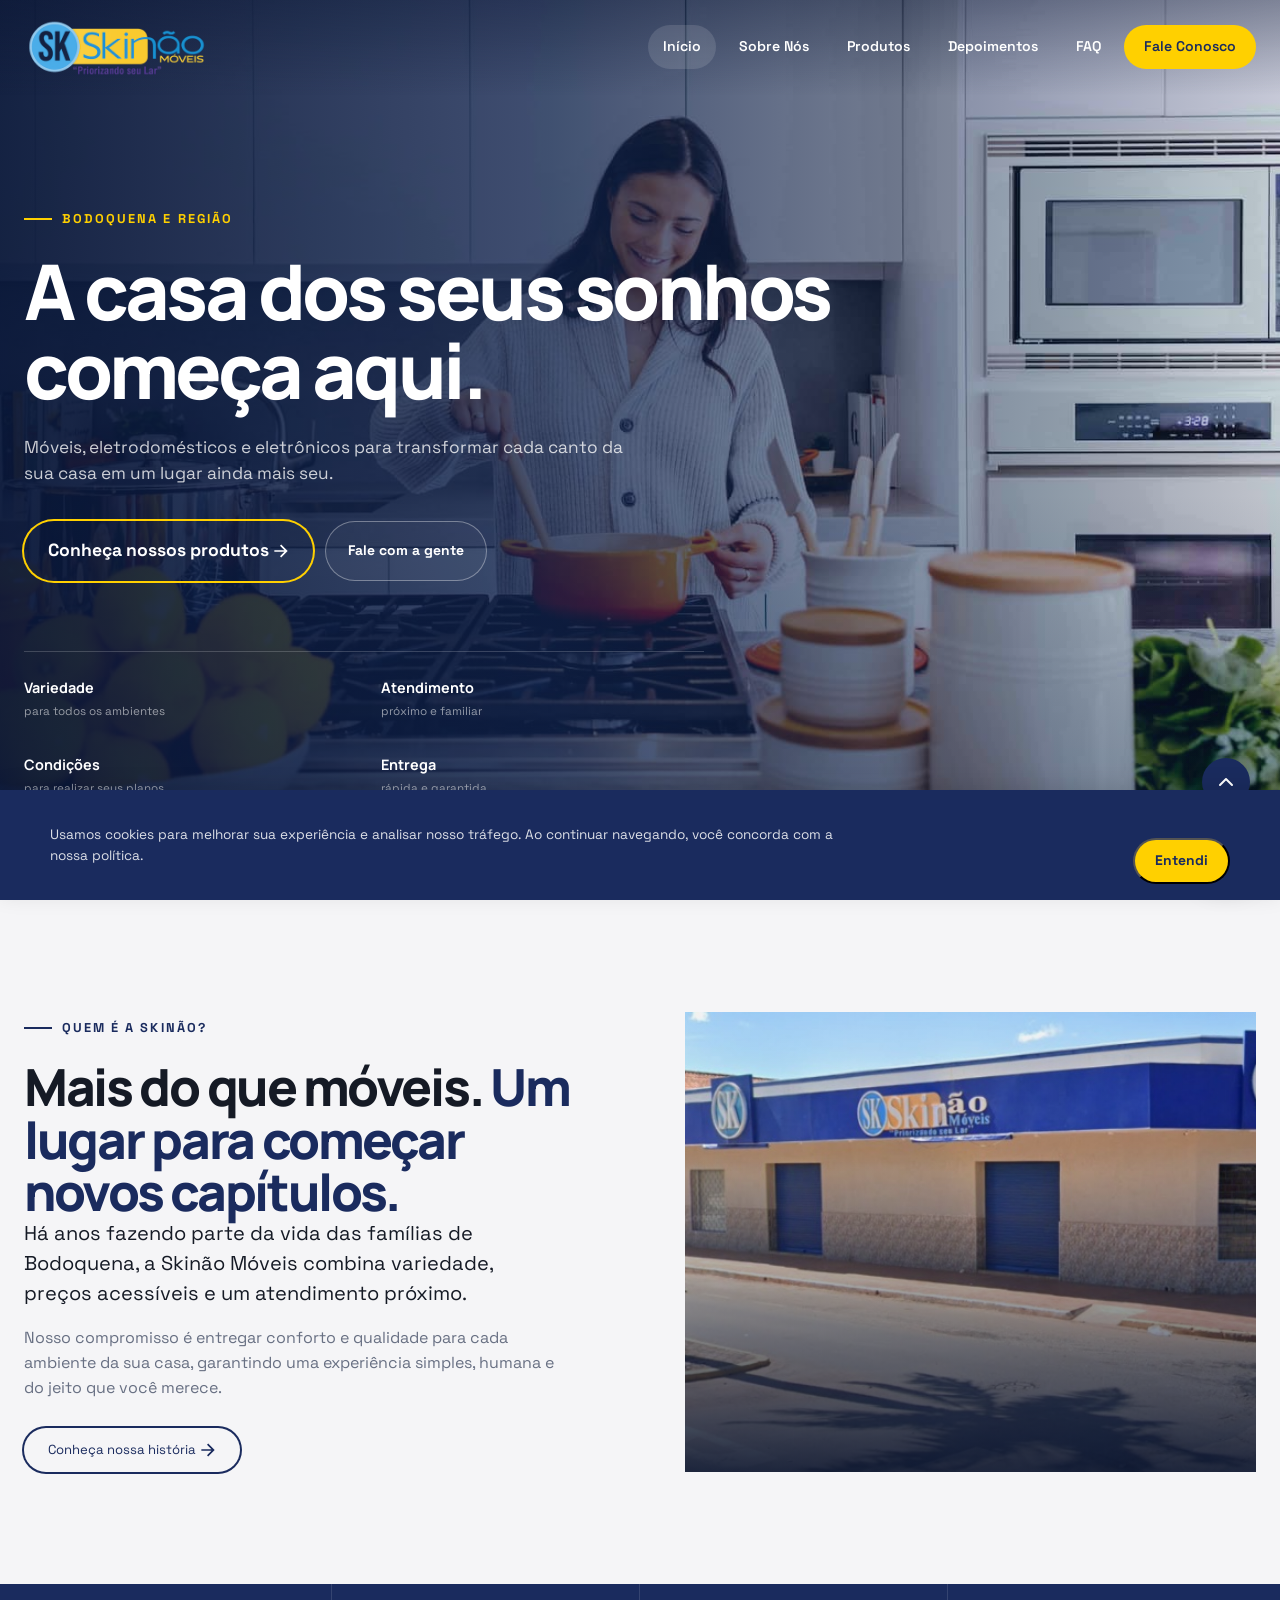
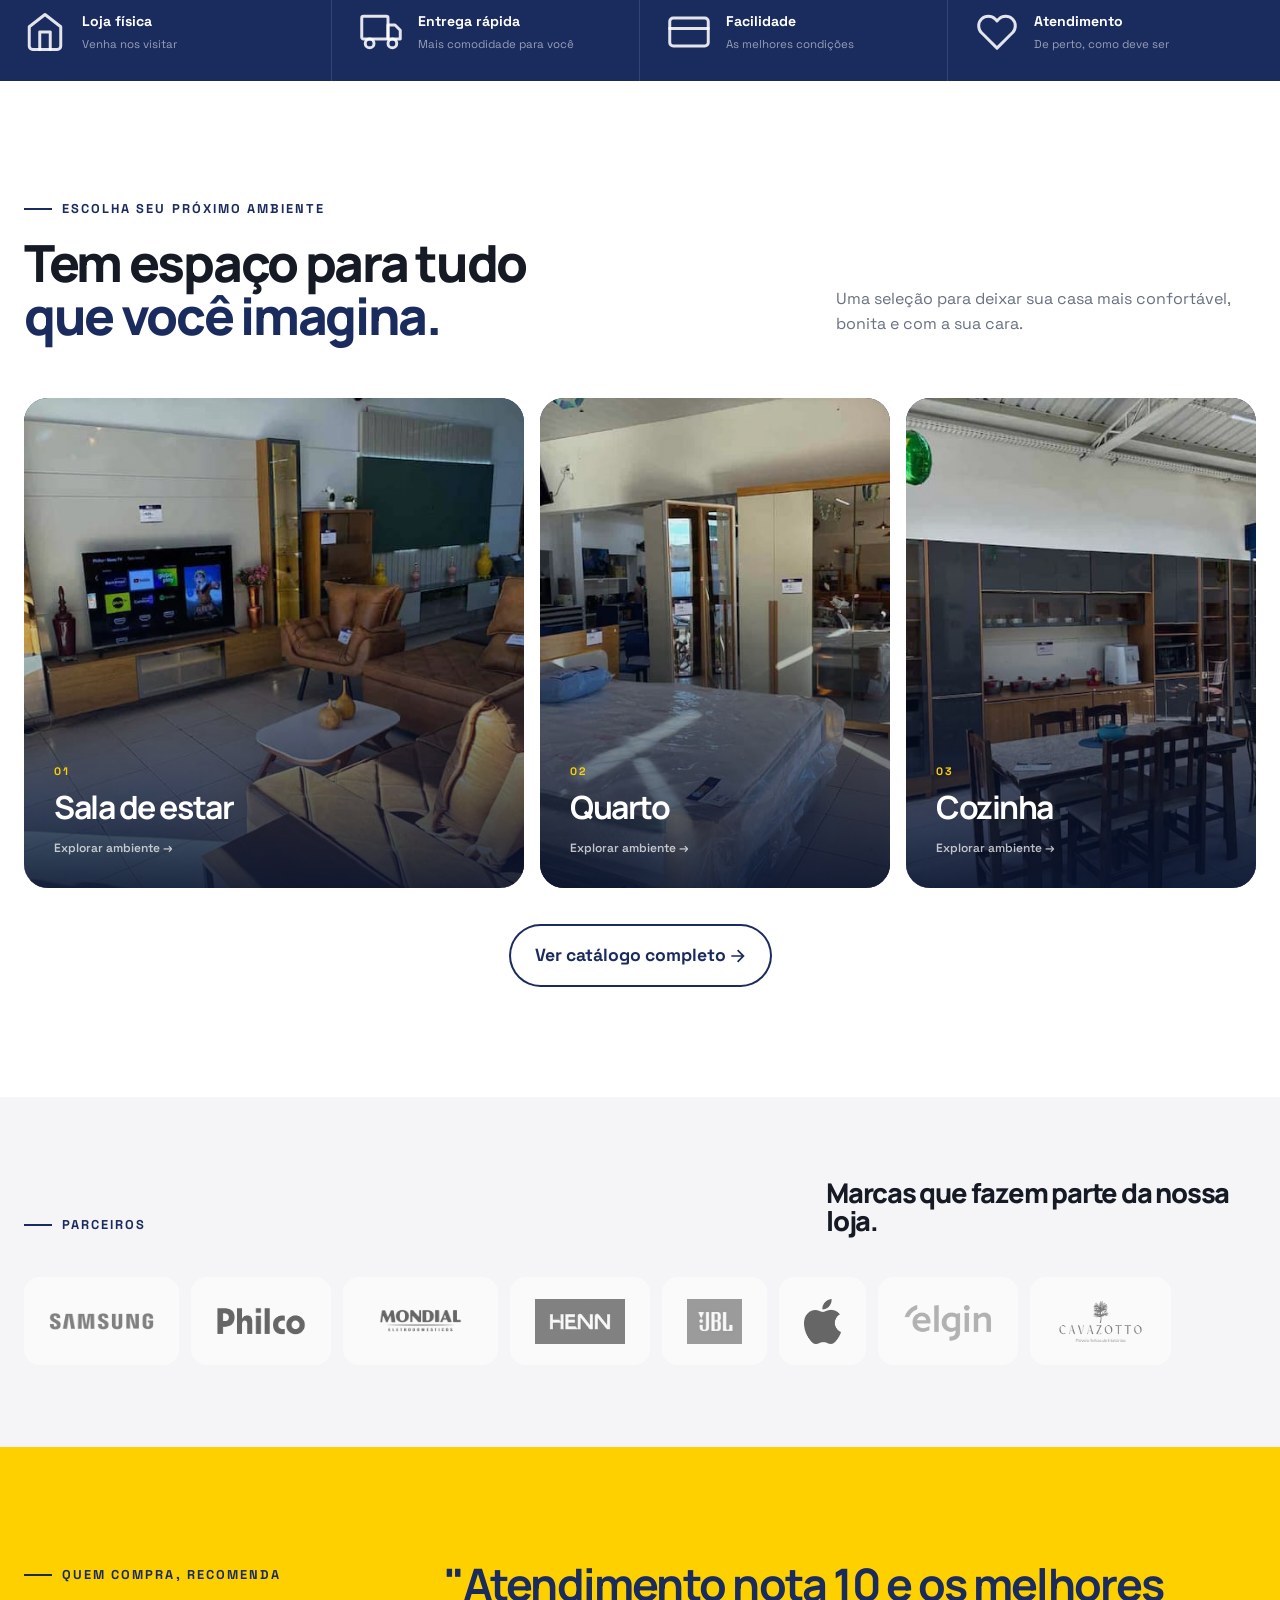
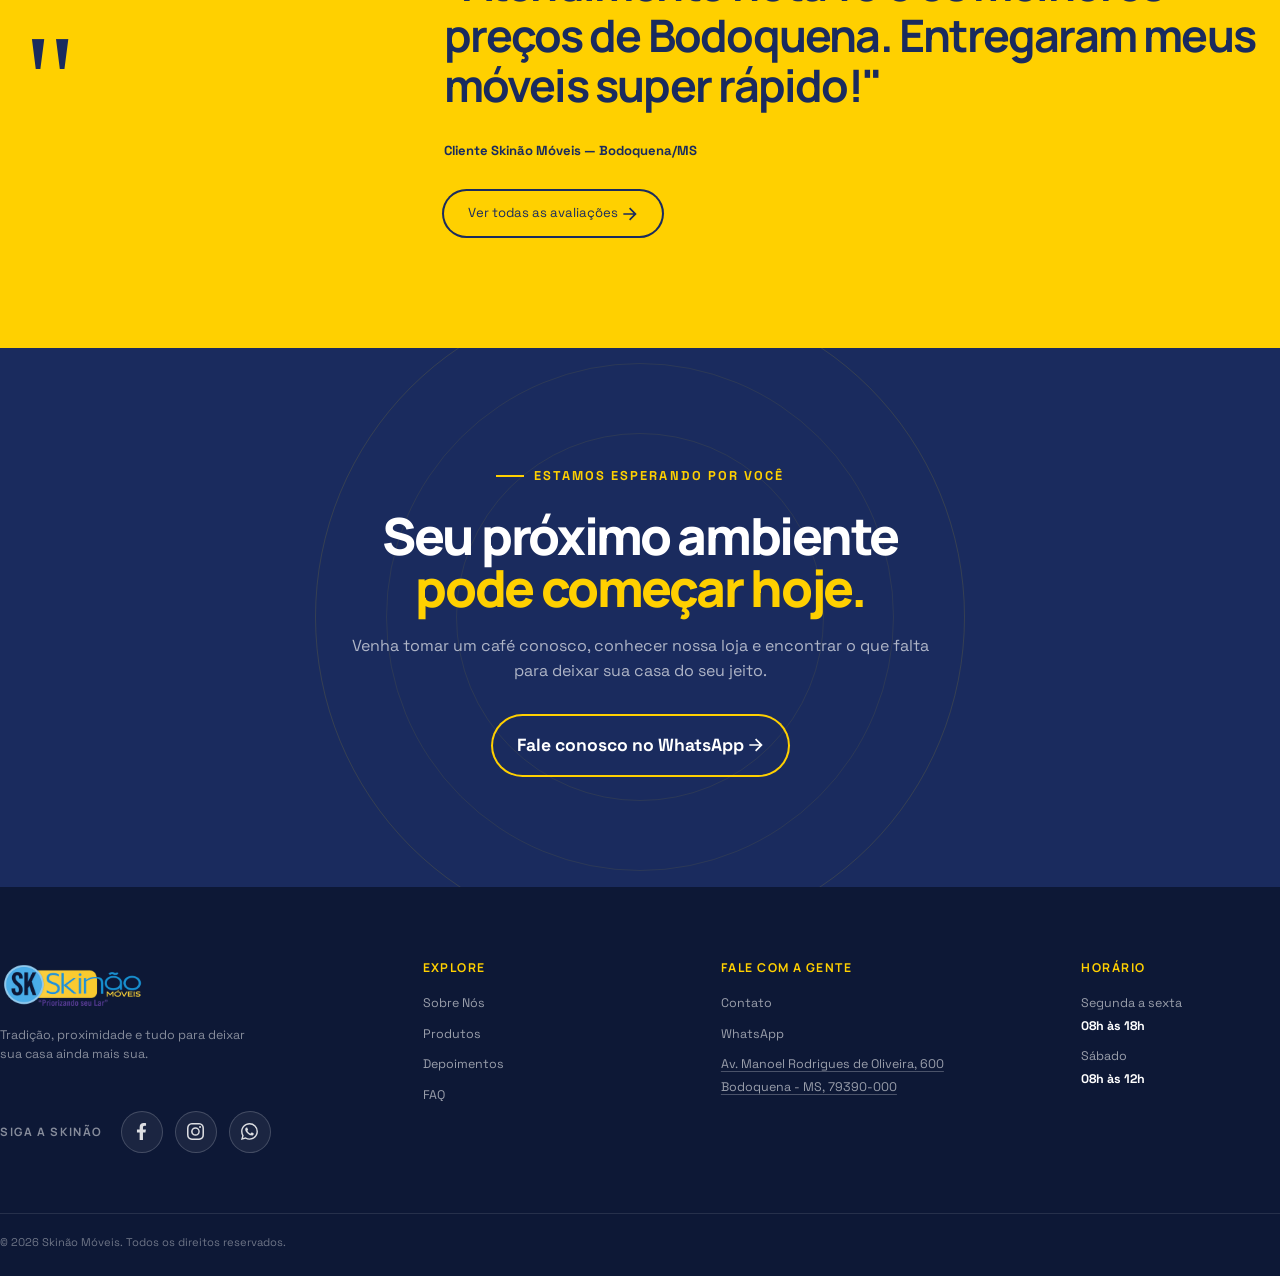
==== commit 344f2395: "style: realizado mudancas/melhorias nos textos e palavras" ====
--- a/principal/index.html
+++ b/principal/index.html
@@ -126,7 +126,7 @@
                 <a href="produtos.html" aria-label="Produtos — em breve">Produtos</a>               
                 <a href="depoimentos.html" aria-label="Depoimentos — em breve">Depoimentos</a>             
                 <a href="faq.html" aria-label="FAQ — em breve">FAQ</a>             
-                <a href="contato.html" class="nav-cta" aria-label="Fale conosco — em breve">Fale conosco</a>
+                <a href="contato.html" class="nav-cta" aria-label="Fale conosco — em breve">Fale Conosco</a>
             </nav>
         </div>
     </header>
--- a/principal/css/institucional.css
+++ b/principal/css/institucional.css
@@ -2259,4 +2259,295 @@
   .scroll-cue {
     animation: none;
   }
-}
+  .status-dot {
+    animation: none;
+  }
+}
+
+/* Foco visível pra quem navega só pelo teclado (Tab) */
+:focus-visible {
+  outline: 3px solid var(--yellow);
+  outline-offset: 3px;
+  border-radius: 4px;
+}
+
+/* ==================== PÁGINA DE CONTATO ==================== */
+
+/* Intro compacta (navy) */
+.contact-intro {
+  background: var(--navy);
+  color: white;
+  padding: 152px 0 64px;
+}
+.contact-intro-inner {
+  max-width: 620px;
+}
+.contact-intro h1 {
+  color: white;
+  margin: 18px 0 14px;
+  font-size: clamp(2.2rem, 4vw, 3.1rem);
+}
+.contact-intro-lead {
+  color: rgba(255, 255, 255, 0.65);
+  font-size: 1.05rem;
+  max-width: 480px;
+}
+
+/* Indicador "Aberto agora / Fechado" */
+.status-badge {
+  display: inline-flex;
+  align-items: center;
+  gap: 10px;
+  margin-top: 30px;
+  padding: 10px 18px 10px 14px;
+  border-radius: 999px;
+  background: rgba(255, 255, 255, 0.06);
+  border: 1px solid rgba(255, 255, 255, 0.16);
+  font-size: 0.85rem;
+  font-weight: 700;
+  color: rgba(255, 255, 255, 0.85);
+}
+.status-dot {
+  width: 9px;
+  height: 9px;
+  border-radius: 50%;
+  background: var(--muted);
+  flex-shrink: 0;
+  transition: background 0.3s;
+}
+.status-badge.is-open .status-dot {
+  background: var(--whatsapp);
+  animation: pulseStatus 2s ease-out infinite;
+}
+@keyframes pulseStatus {
+  0% {
+    box-shadow: 0 0 0 0 rgba(41, 167, 27, 0.45);
+  }
+  70% {
+    box-shadow: 0 0 0 10px rgba(41, 167, 27, 0);
+  }
+  100% {
+    box-shadow: 0 0 0 0 rgba(41, 167, 27, 0);
+  }
+}
+.status-badge.is-closed .status-dot {
+  background: #ff5b5b;
+  box-shadow: 0 0 0 4px rgba(255, 91, 91, 0.15);
+}
+
+/* Grid principal: WhatsApp + Local */
+.contact-grid {
+  display: grid;
+  grid-template-columns: 1fr 1.05fr;
+  gap: 28px;
+  align-items: stretch;
+}
+
+.contact-card {
+  border-radius: var(--radius);
+  padding: 48px;
+  position: relative;
+  overflow: hidden;
+}
+
+/* Card WhatsApp (navy) */
+.contact-card--whatsapp {
+  background: var(--navy);
+  color: white;
+  display: flex;
+  flex-direction: column;
+  justify-content: center;
+}
+.contact-card--whatsapp h2 {
+  color: white;
+  font-size: clamp(2rem, 3vw, 2.5rem);
+  margin: 14px 0 16px;
+}
+.contact-card--whatsapp p {
+  color: rgba(255, 255, 255, 0.65);
+  max-width: 380px;
+  margin-bottom: 34px;
+}
+.contact-card-actions {
+  display: flex;
+  gap: 14px;
+  flex-wrap: wrap;
+  align-items: center;
+}
+
+.contact-card-actions .button-yellow {
+  margin-top: 0;
+}
+
+/* Card Local (claro, com mapa) */
+.contact-card--local {
+  background: var(--paper);
+  box-shadow: var(--shadow);
+}
+.contact-card--local address {
+  font-style: normal;
+  display: block;
+  margin: 16px 0 26px;
+  font-size: 1.05rem;
+  line-height: 1.5;
+}
+.contact-card--local address a {
+  color: var(--navy);
+  font-weight: 700;
+  text-decoration: underline;
+  text-decoration-color: rgba(26, 43, 94, 0.25);
+  text-underline-offset: 4px;
+}
+
+.contact-hours {
+  list-style: none;
+  margin-bottom: 26px;
+  border-top: 1px solid var(--line);
+}
+.contact-hours li {
+  display: flex;
+  justify-content: space-between;
+  align-items: center;
+  padding: 14px 0;
+  border-bottom: 1px solid var(--line);
+  font-size: 0.95rem;
+}
+.contact-hours li span {
+  color: var(--muted);
+}
+.contact-hours li strong {
+  color: var(--navy);
+}
+.contact-hours li .today-tag {
+  display: inline-block;
+  margin-left: 8px;
+  padding: 2px 9px;
+  border-radius: 999px;
+  background: var(--yellow);
+  color: var(--navy);
+  font-size: 0.66rem;
+  font-weight: 800;
+  letter-spacing: 0.06em;
+  text-transform: uppercase;
+  vertical-align: middle;
+}
+
+.contact-map {
+  border-radius: 16px;
+  overflow: hidden;
+  line-height: 0;
+}
+.contact-map iframe {
+  display: block;
+  width: 100%;
+}
+
+/* Faixa de Assistência Técnica */
+.contact-assist-inner {
+  display: flex;
+  justify-content: space-between;
+  align-items: center;
+  gap: 32px;
+  flex-wrap: wrap;
+  padding: 42px 46px;
+  border-radius: var(--radius);
+  background: var(--paper);
+  border-left: 4px solid var(--yellow);
+}
+.contact-assist-inner h2 {
+  margin: 10px 0 8px;
+  font-size: 1.55rem;
+}
+.contact-assist-copy p {
+  color: var(--muted);
+  max-width: 420px;
+}
+.contact-assist-actions {
+  text-align: right;
+}
+.contact-assist-actions strong {
+  display: block;
+  font-family: "Manrope", sans-serif;
+  font-size: 1.3rem;
+  color: var(--navy);
+  margin-bottom: 14px;
+}
+.contact-assist-actions .contact-card-actions {
+  justify-content: flex-end;
+}
+.contact-assist-actions .text-link {
+  padding: 20px 32px;
+  margin-top: 0;
+  font-weight: 800;
+}
+
+/* Faixa "Venha nos visitar" (foto real) */
+.contact-visit {
+  position: relative;
+  min-height: 380px;
+  display: flex;
+  align-items: flex-end;
+  overflow: hidden;
+}
+.contact-visit-photo {
+  position: absolute;
+  inset: 0;
+  width: 100%;
+  height: 100%;
+  object-fit: cover;
+}
+.contact-visit-scrim {
+  position: absolute;
+  inset: 0;
+  background: linear-gradient(
+    0deg,
+    rgba(9, 23, 57, 0.88) 0%,
+    rgba(9, 23, 57, 0.35) 55%,
+    rgba(9, 23, 57, 0.05) 100%
+  );
+}
+.contact-visit-content {
+  position: relative;
+  z-index: 2;
+  color: white;
+  padding-bottom: 56px;
+}
+.contact-visit-content h2 {
+  color: white;
+  margin: 14px 0 10px;
+}
+.contact-visit-content p {
+  color: rgba(255, 255, 255, 0.7);
+}
+
+@media (max-width: 900px) {
+  .contact-grid {
+    grid-template-columns: 1fr;
+  }
+  .contact-assist-inner {
+    flex-direction: column;
+    align-items: flex-start;
+    text-align: left;
+  }
+  .contact-assist-actions {
+    text-align: left;
+  }
+  .contact-assist-actions .contact-card-actions {
+    justify-content: flex-start;
+  }
+}
+
+@media (max-width: 600px) {
+  .contact-intro {
+    padding: 128px 0 50px;
+  }
+  .contact-card {
+    padding: 34px 28px;
+  }
+  .contact-assist-inner {
+    padding: 30px 26px;
+  }
+  .contact-visit {
+    min-height: 320px;
+  }
+}
